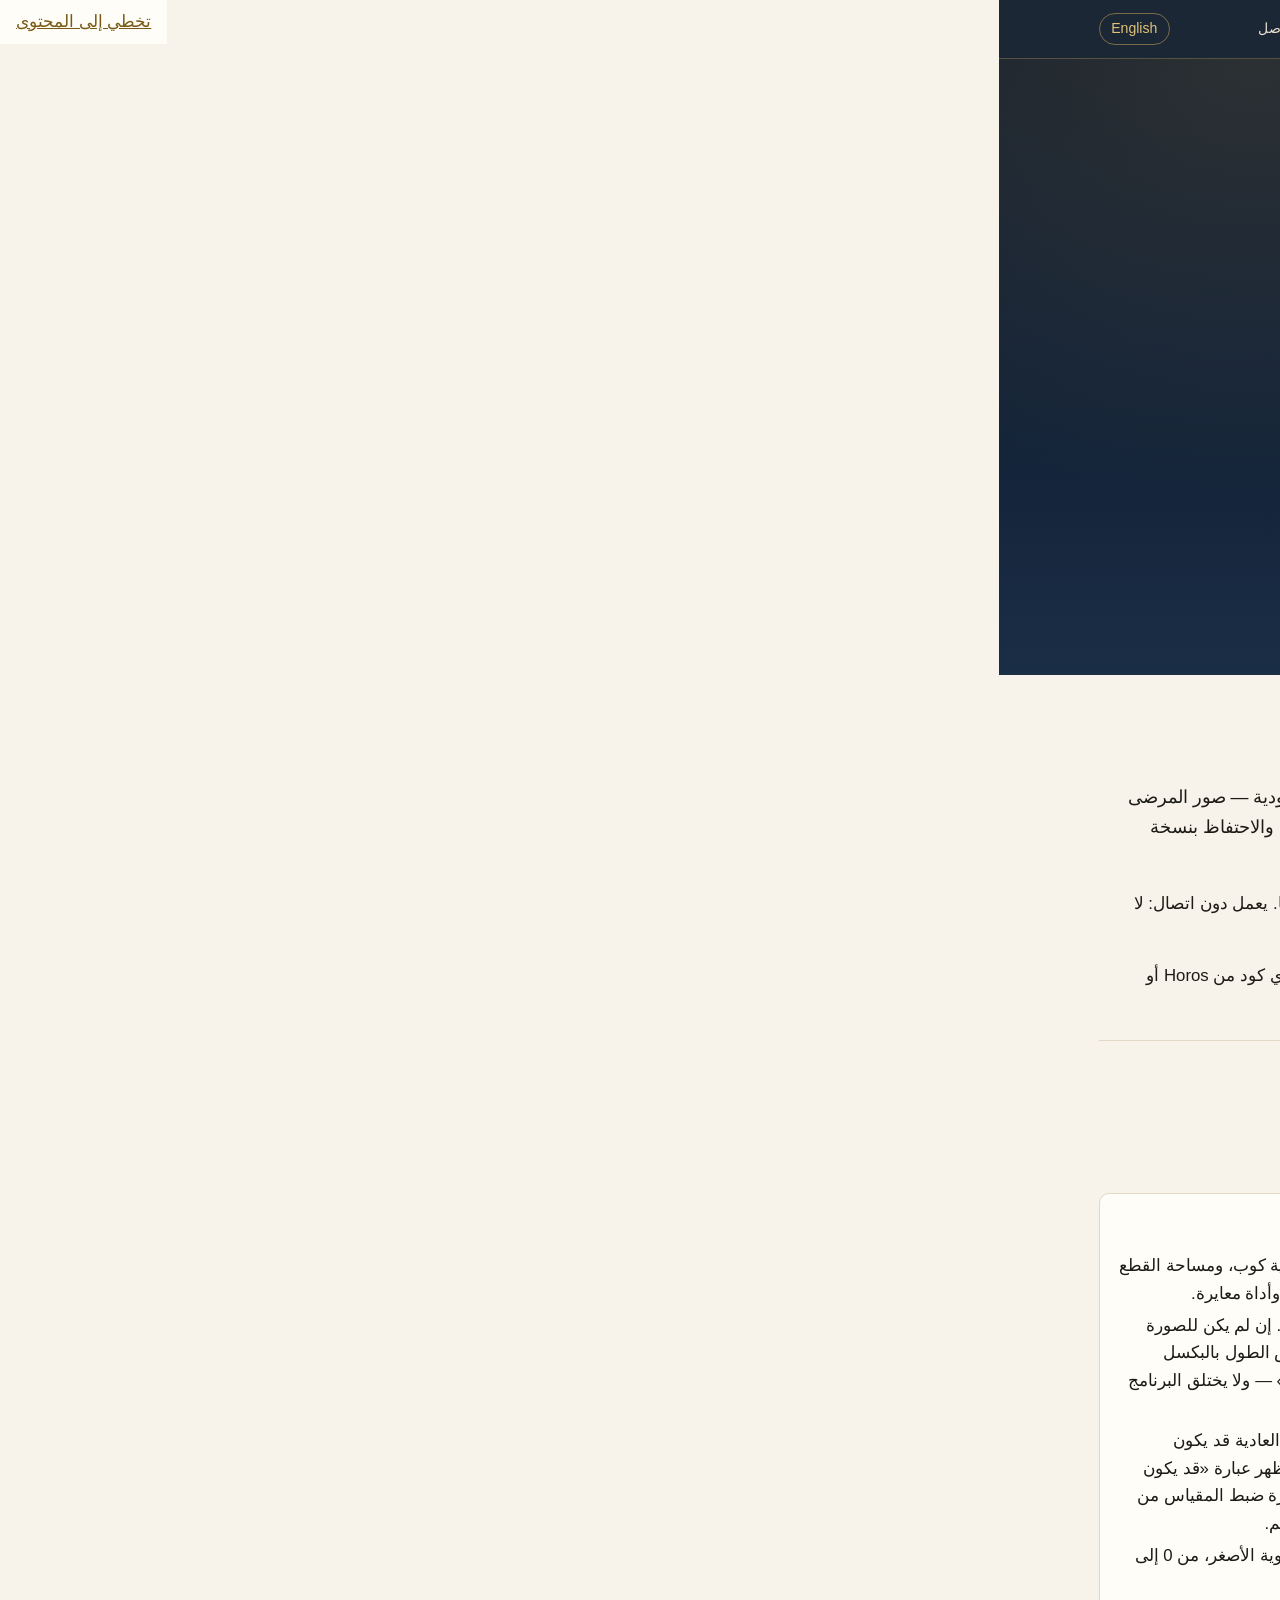
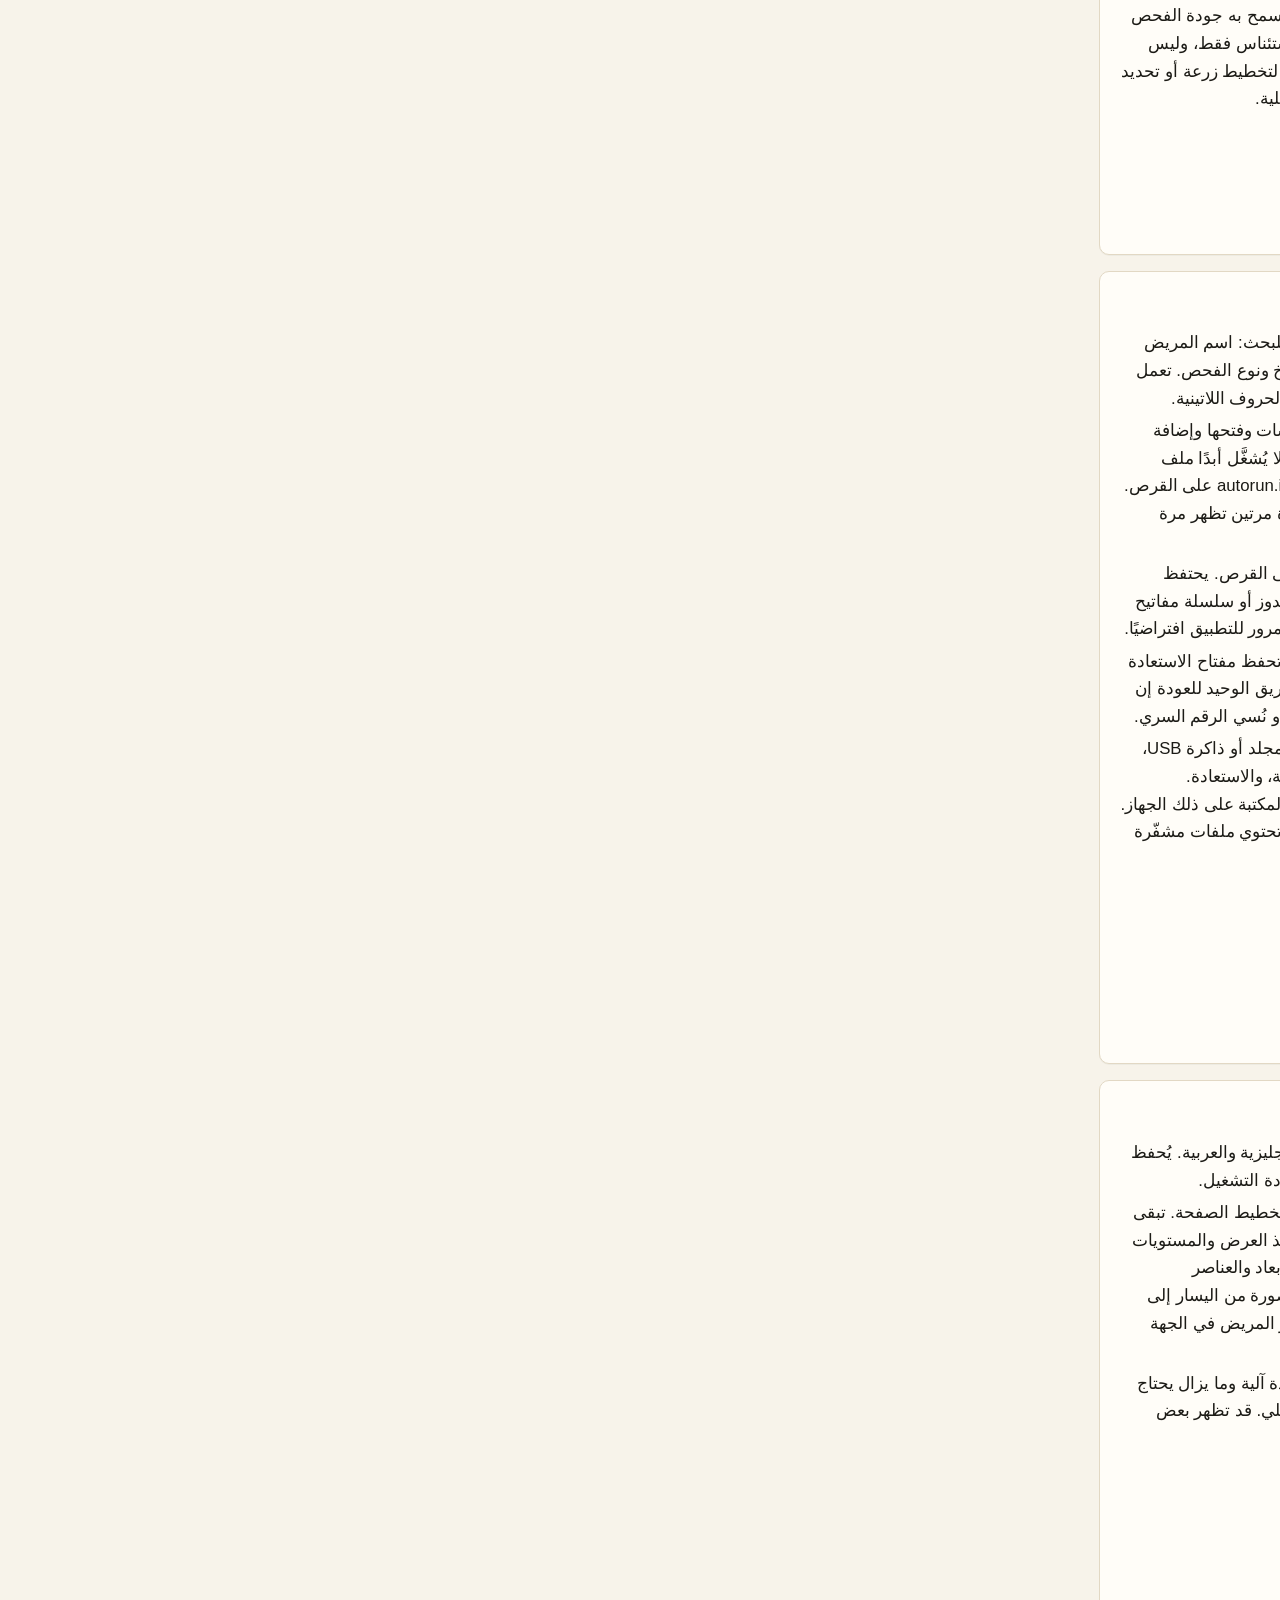
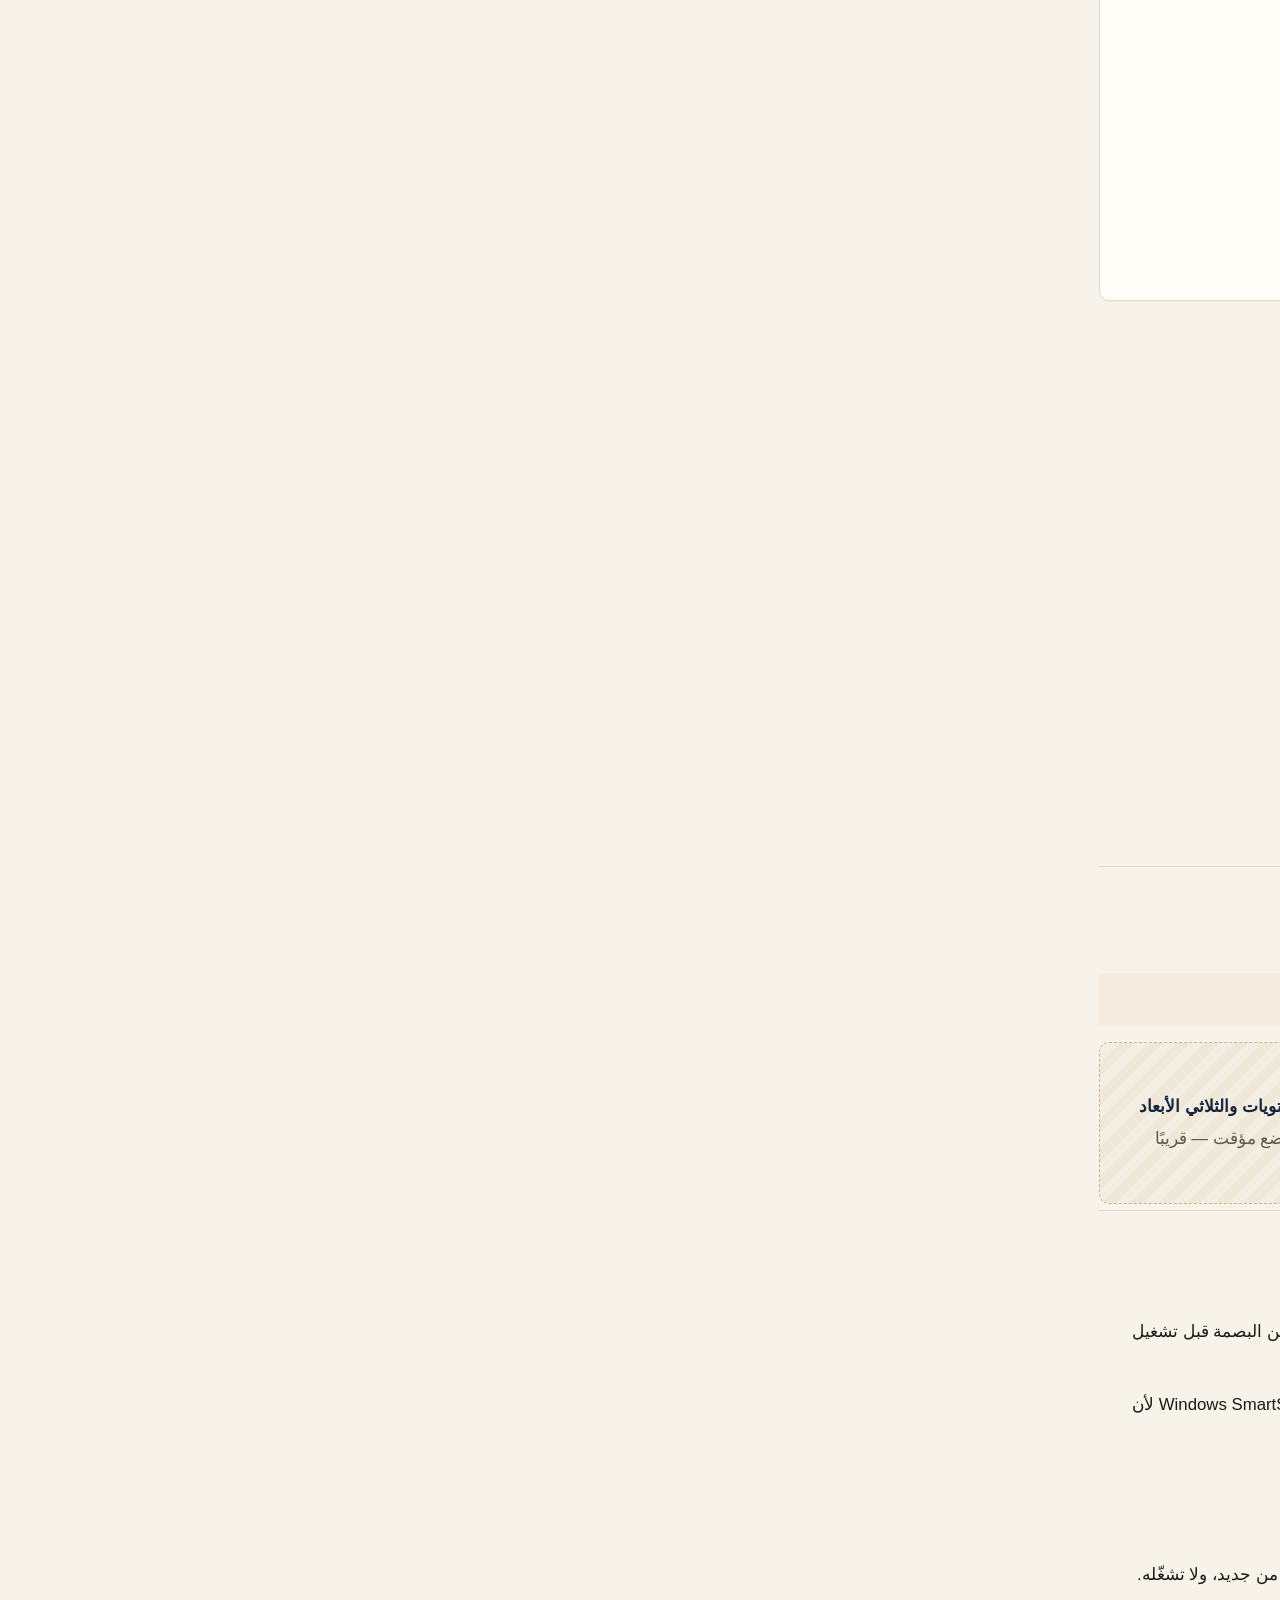
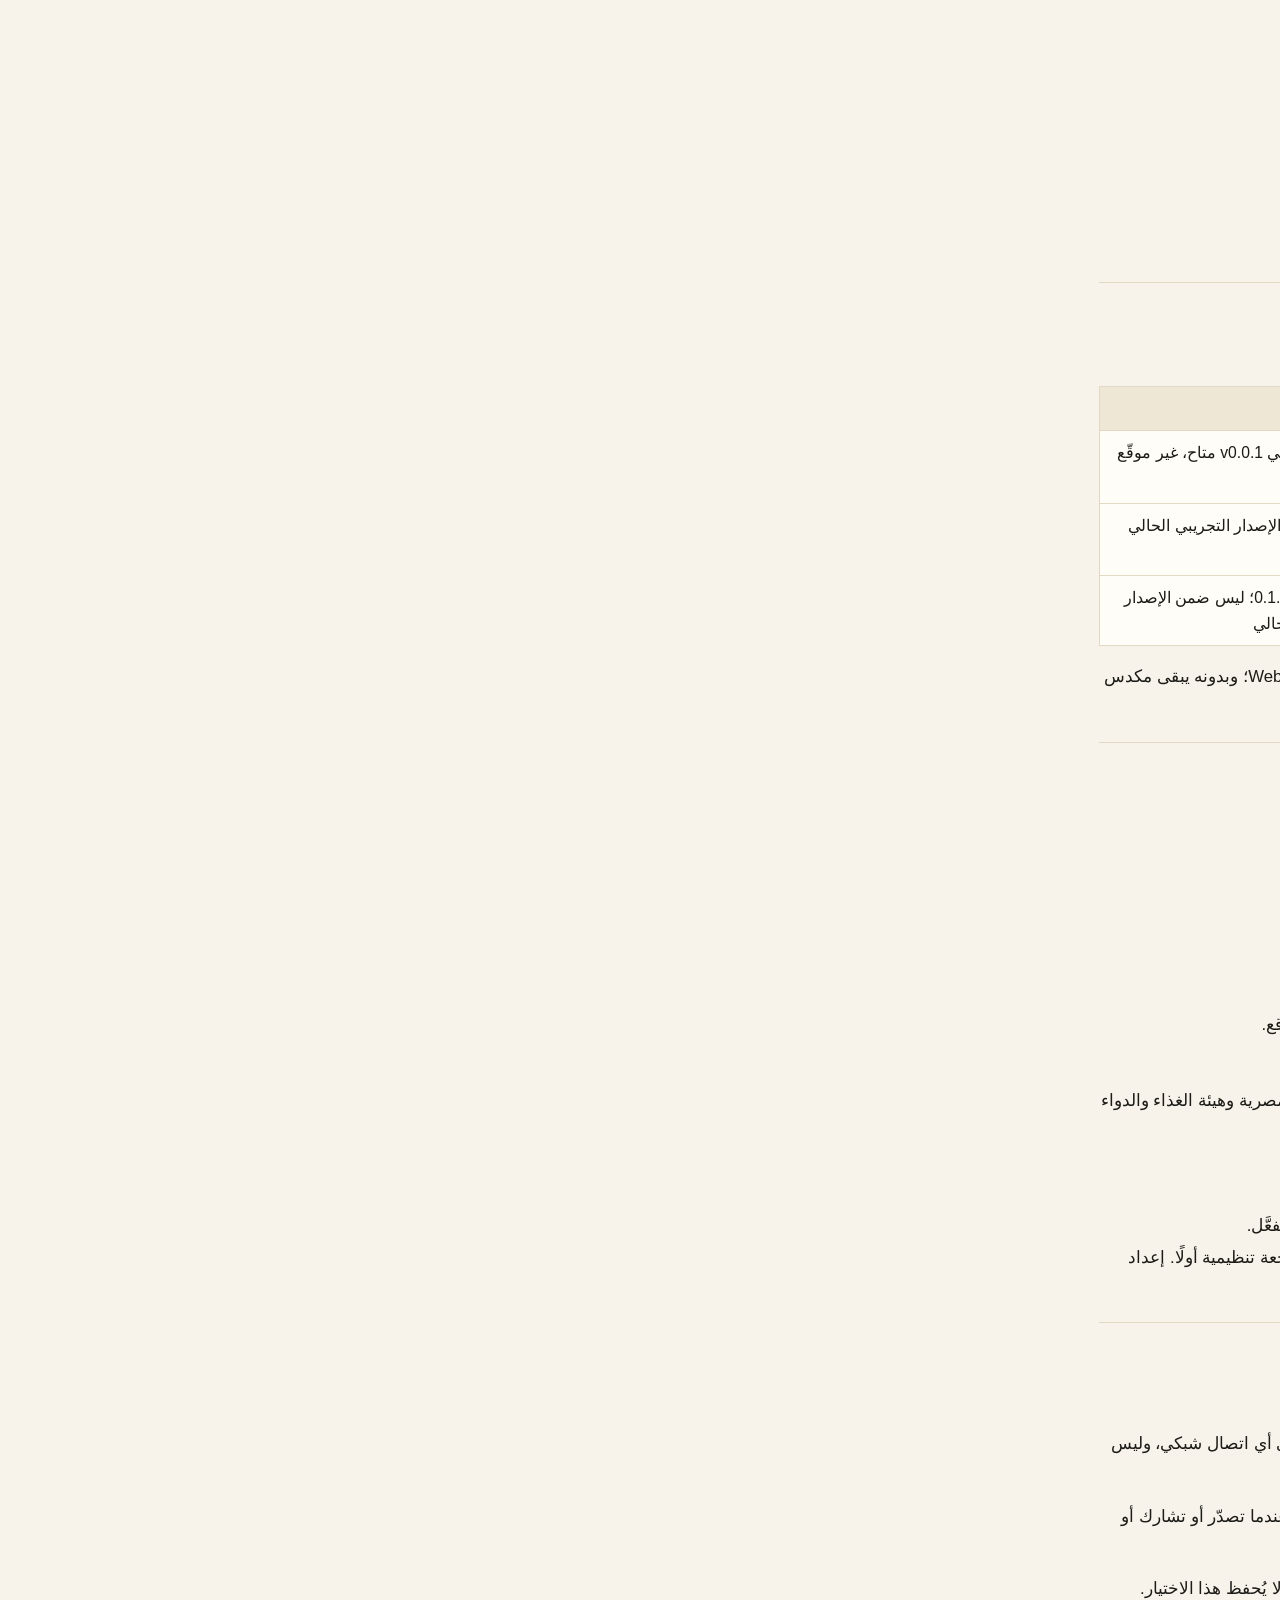
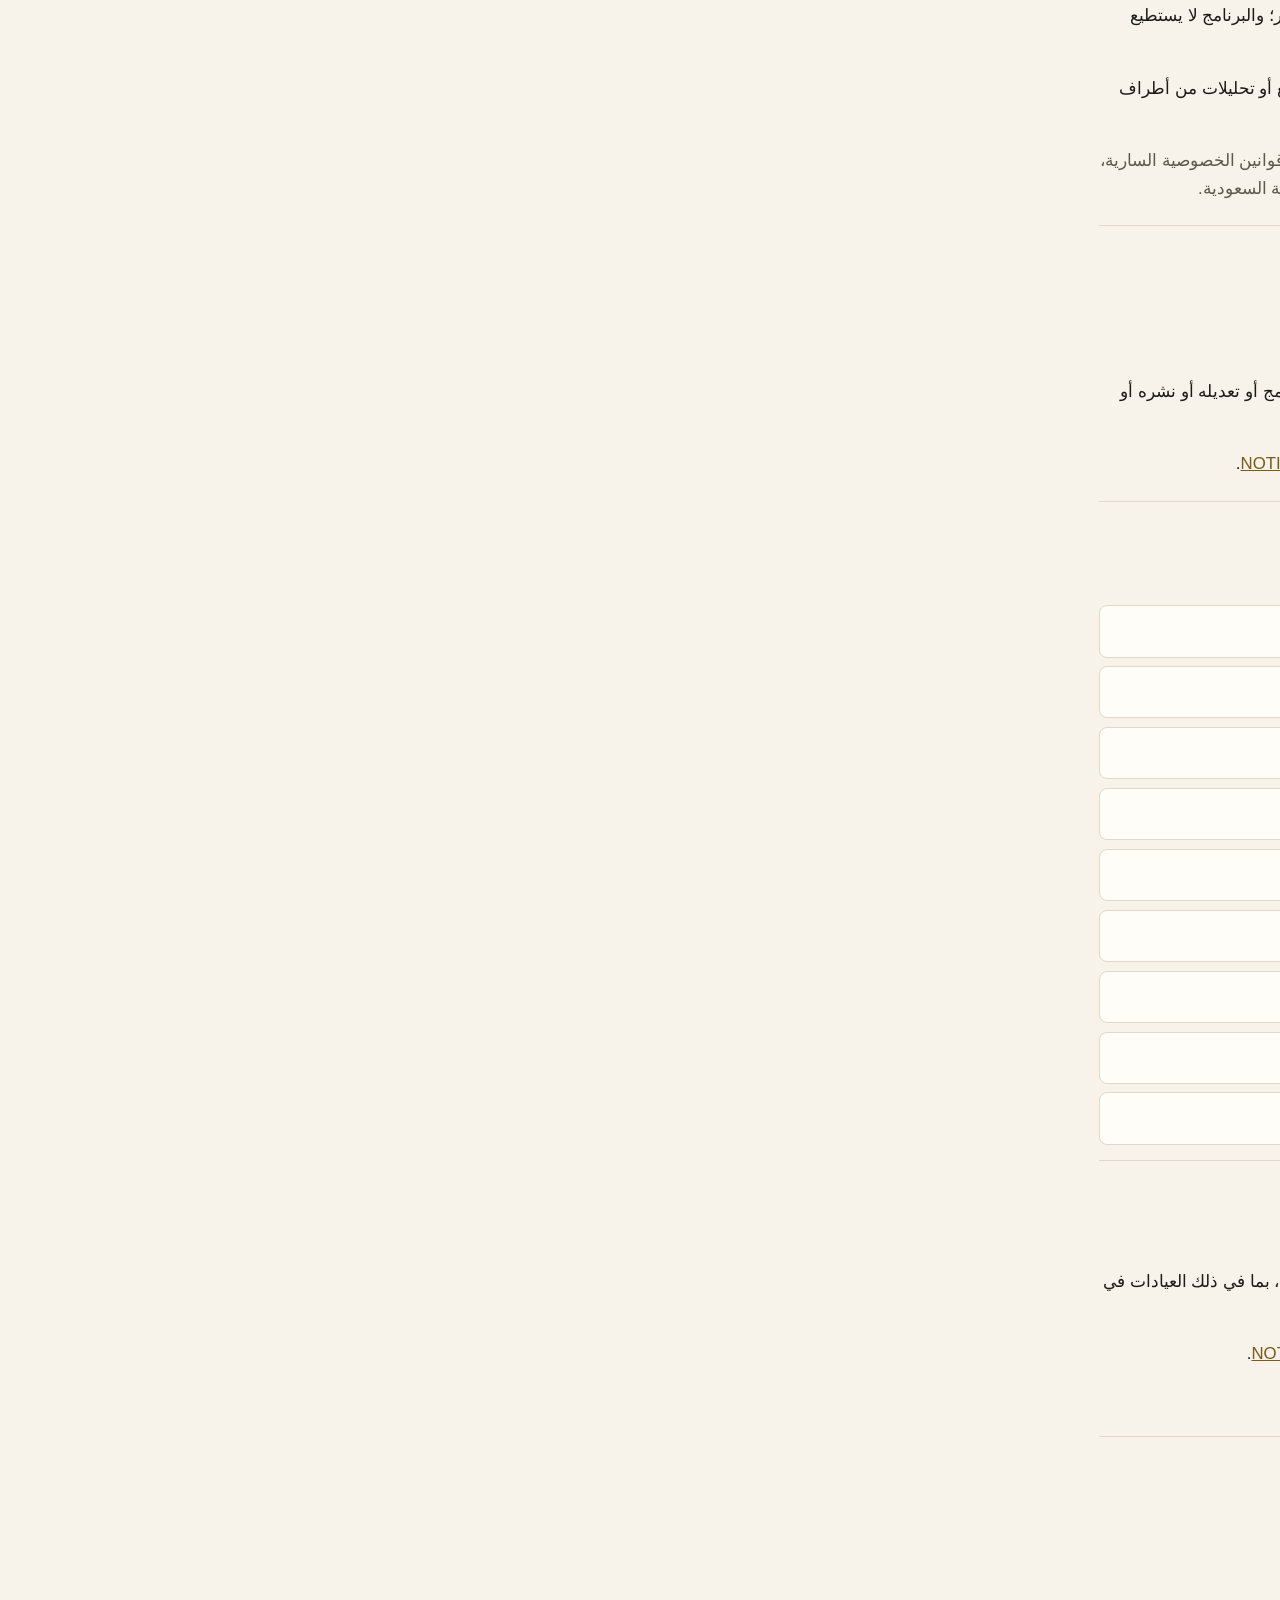
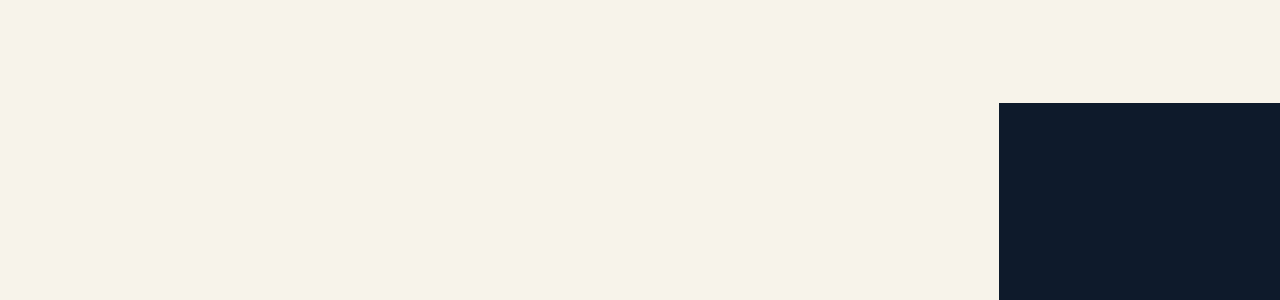
==== docs/ar.html @ 3a03342c "Add a bilingual GitHub Pages site under docs English and Arabic static pages for Nefertiti, with cre" ====
<!DOCTYPE html>
<html lang="ar" dir="rtl">
<head>
  <meta charset="utf-8">
  <meta name="viewport" content="width=device-width, initial-scale=1">
  <title>نفرتيتي — عارض DICOM لسطح المكتب للعيادات الخاصة</title>
  <meta name="description" content="نفرتيتي برنامج سطح مكتب لعرض صور DICOM للأشعة المقطعية والرنين المغناطيسي والأشعة السينية، مصمم للعيادات التخصصية الخاصة. للاستئناس فقط، وليس للتشخيص. من إنشاء د. عمرو كزاز.">
  <meta name="author" content="د. عمرو كزاز">
  <link rel="stylesheet" href="styles.css">
  <link rel="icon" href="favicon.svg" type="image/svg+xml">
  <link rel="alternate" hreflang="en" href="index.html">
  <link rel="alternate" hreflang="ar" href="ar.html">
</head>
<body>
  <a class="skip" href="#main">تخطي إلى المحتوى</a>
  <header class="site">
    <div class="bar">
      <a class="wordmark" href="ar.html">نفرتيتي <span>العارض</span></a>
      <nav class="menu" aria-label="أقسام الصفحة">
        <a href="#about">عن البرنامج</a>
        <a href="#features">الميزات</a>
        <a href="#screenshots">لقطات الشاشة</a>
        <a href="#download">التنزيل</a>
        <a href="#requirements">المتطلبات</a>
        <a href="#roadmap">الخارطة</a>
        <a href="#privacy">الخصوصية</a>
        <a href="#licence">الترخيص</a>
        <a href="#faq">أسئلة شائعة</a>
        <a href="#credits">الاعتمادات</a>
        <a href="#contact">التواصل</a>
      </nav>
      <a class="lang" href="index.html" lang="en" hreflang="en">English</a>
    </div>
  </header>

  <div class="hero">
    <div class="inner">
      <p class="kicker">عارض DICOM لسطح المكتب</p>
      <h1>نفرتيتي</h1>
      <p class="tagline">برنامج سطح مكتب لعرض صور DICOM للأشعة المقطعية والرنين المغناطيسي والأشعة السينية، مصمم للعيادات التخصصية الخاصة.</p>
      <p class="credit-hero">من إنشاء د. عمرو كزاز</p>
      <div class="disclaimer">
        للاستئناس فقط، وليس للتشخيص.
        <p>نفرتيتي ليس جهازًا طبيًا، ولم يُعتمد أو يُسجَّل لدى أي جهة تنظيمية، بما في ذلك هيئة الدواء المصرية والهيئة العامة للغذاء والدواء السعودية. يجب اتخاذ القرارات السريرية بأنظمة معتمدة وعلى يد أشخاص مؤهلين.</p>
      </div>
      <div class="hero-actions">
        <a class="btn btn-gold" href="#download">التنزيل</a>
        <a class="btn btn-ghost" href="#features">استعرض الميزات</a>
      </div>
    </div>
  </div>

  <main id="main">
    <section id="about">
      <h2>ما هو نفرتيتي؟</h2>
      <p class="lead">يتلقى الجرّاحون والأخصائيون في العيادات الخاصة — ومنها جراحة العظام وجراحة الأعصاب في مصر والمملكة العربية السعودية — صور المرضى غالبًا على أقراص مدمجة أو وحدات USB من مراكز الأشعة. يريدون فتح تلك الدراسات والنظر إليها وقياسها ومقارنة الزيارات والاحتفاظ بنسخة خاصة. صُمّم نفرتيتي لهذا المكتب.</p>
      <p>يفتح القرص أو ذاكرة USB التي يحضرها المريض، ويحفظ مكتبة خاصة مشفّرة على الجهاز، ويتيح عرض الدراسات وقياسها ومقارنتها. يعمل دون اتصال: لا اتصالات شبكية ولا تتبّع ولا تحليلات ولا فحص للتحديثات. الصور الأصلية لا تُغيَّر؛ تُحفظ القياسات والملاحظات مع الدراسة.</p>
      <p>يحتوي هذا المستودع على <strong>ملفات التثبيت فقط</strong>. الشيفرة المصدرية مملوكة وغير منشورة. نفرتيتي مشروع مستقل، ولا يحتوي على أي كود من Horos أو OsiriX، وغير تابع لأي منهما.</p>
    </section>

    <section id="features">
      <h2>الميزات</h2>
      <p>جولة موجزة لما يمكن للبرنامج أن يفعله. يحمل كل قياس جملة «للاستئناس فقط، وليس للتشخيص».</p>

      <div class="grid">
        <article class="card" id="viewing">
          <h3>العرض</h3>
          <ul>
            <li>فتح دراسات DICOM من قرص أو ذاكرة USB أو مجلد (يُقرأ DICOMDIR إن وُجد، وإلا يُمسح المجلد بحثًا عن الملفات). يمكن أيضًا إسقاط مجلد على النافذة أو استخدام «فتح بواسطة» في النظام.</li>
            <li>نافذة التباين والمستوى (Window/Level)، بما في ذلك السحب بالزر الأيمن ومفتاح <kbd>W</kbd>، مع إعدادات جاهزة.</li>
            <li>تكبير وتحريك وإعادة ضبط العرض (القياسات تبقى).</li>
            <li>تدوير إلى اليمين، وقلب أفقي وعمودي.</li>
            <li>التنقّل في المكدس بعجلة الفأرة أو لوحة المفاتيح، وتشغيل أو إيقاف العرض المتتابع (cine) للسلسلة متعددة الإطارات.</li>
            <li>وضع العرض (Present) يُظهر الصورة وحدها ويُخفي الأسماء. يتوفر كذلك ملء الشاشة.</li>
            <li>لوحة أوامر (<kbd>Ctrl</kbd>+<kbd>K</kbd>) تسرد الأوامر بالاسم. نقرة يمين قصيرة تفتح حلقة اختيارات.</li>
          </ul>
        </article>

        <article class="card" id="layouts">
          <h3>التخطيط والمقارنة والمتابعة</h3>
          <ul>
            <li>صورة واحدة أو اثنتان أو أربع على الشاشة (المفاتيح <kbd>1</kbd> و<kbd>2</kbd> و<kbd>4</kbd>).</li>
            <li>المقارنة تضع صورتين جنبًا إلى جنب (1×2). ربط التمرير يبدأ مطفأً؛ فعّله لتحريك الصورتين معًا. النقر مع Shift يعلّم النقطة نفسها على الصورة الأخرى.</li>
            <li>مقارنة المتابعة: افتح مريضًا ثم اختر دراستين مؤرختين تحت «الدراسات حسب التاريخ» لمقارنة زيارة أقدم بأخرى أحدث.</li>
            <li>تعليم صورة مفتاحية أو إلغاء التعليم (المفتاح <kbd>I</kbd>).</li>
          </ul>
        </article>

        <article class="card" id="measurements">
          <h3>القياسات</h3>
          <ul>
            <li>طول، وزاوية، وزاوية كوب، ومساحة القطع الناقص، وتعليقات، وأداة معايرة.</li>
            <li>المعايرة تُذكر دائمًا. إن لم يكن للصورة مقياس صالح يُعرض الطول بالبكسل ويُوسم «غير معاير» — ولا يختلق البرنامج ملّيمترات.</li>
            <li>في الأشعة السينية العادية قد يكون المقياس مكبّرًا، وتظهر عبارة «قد يكون مكبّرًا». تتيح المعايرة ضبط المقياس من جسم معروف الحجم.</li>
            <li>زاوية كوب هي الزاوية الأصغر، من 0 إلى 90 درجة.</li>
            <li>القياسات بقدر ما تسمح به جودة الفحص والمقياس. هي للاستئناس فقط، وليس للتشخيص، وليست لتخطيط زرعة أو تحديد حجمها أو اختيار عملية.</li>
          </ul>
        </article>

        <article class="card" id="mpr">
          <h3>المستويات متعددة الاتجاهات (MPR)</h3>
          <ul>
            <li>للأشعة المقطعية التي يمكن أن تكوّن حجمًا، يعرض «عرض → MPR» المستويات المحوري والإكليلي والسهمي ولوحة الحجم.</li>
            <li>يتوفر مستوى مائل واحد في لوحة الحجم: «تدوير» يديره (من −180 إلى 180 درجة)، و«إمالة» يميّله (حتى 80 درجة في أي اتجاه)، و«تربيع» يعيده إلى المستوى المحوري. لا يوجد مستوى منحنٍ.</li>
            <li>الطول أو الزاوية على المستوى هي المسافة في فضاء المريض، بالملّيمتر أو بالدرجات.</li>
            <li>لا تُعرض المستويات لمكدس مائل أو لشرائح غير متساوية التباعد؛ وتبقى صور المستوى الثنائي صالحة. كثير من أشعة الرأس كذلك.</li>
            <li>تحتاج المستويات أيضًا إلى دعم WebGL2. إن تعذّر إنشاء عرض حجمي على هذا الجهاز تبقى مكدس الصور الثنائية متاحًا.</li>
            <li>يعيد نفرتيتي بناء الشرائح الثنائية والمستويات المتعامدة وعرضًا ثلاثي الأبعاد من سلسلة هي أصلًا مجموعة صور. لا يعيد بناء البيانات الخام من جهاز التصوير.</li>
          </ul>
        </article>

        <article class="card" id="model3d">
          <h3>النموذج العظمي ثلاثي الأبعاد</h3>
          <ul>
            <li>يمكن بناء سطح عظمي من أشعة مقطعية (وليس من الرنين المغناطيسي)، بعد اختيار نقطة البداية والضغط على «بناء النموذج». لا يُبنى شيء حتى تطلب ذلك.</li>
            <li>الأرقام الوحيدة على النموذج هي <strong>مسافة</strong> و<strong>زاوية</strong> و<strong>حجم صندوق القطعة</strong> (طول × عرض × ارتفاع). لا يُظهر حجم العظم أو القطعة كحجم فراغي.</li>
            <li>يمكن إظهار القطع أو إخفاؤها أو ضمّها أو إزالتها أو إعادة تلوينها أو شطرها بنقرتين. تُختار النقاط يدويًا؛ لا يوجد معلم تلقائي ولا ذكاء اصطناعي.</li>
            <li>الأشعة المقطعية الكبيرة جدًا تُبنى بتفاصيل أقل فقط عند الضغط على «البناء بتفاصيل أقل». الأشعة المائلة غير مدعومة بعد للنموذج؛ وتبقى الصور الثنائية صالحة.</li>
            <li>«عرض → ثلاثي الأبعاد فقط» يُظهر النموذج وحده. المستويات تُخفى ولا تُغلق.</li>
            <li>يمكن حفظ القطع الظاهرة في ملف STL واحد، فقط عند نقرك. الملف غير محمي بكلمة مرور، ولا يحمل اسم مريض أو رقم هوية أو تاريخًا، وليس خطة جراحية أو قالبًا أو دليلًا. ما يزال زر التصدير هذا يحتاج قراءة تنظيمية قبل أن يشمله الإصدار 0.1.0.</li>
          </ul>
        </article>

        <article class="card" id="library">
          <h3>مكتبة خاصة</h3>
          <ul>
            <li>مكتبة محلية قابلة للبحث: اسم المريض ورقم الهوية والتاريخ ونوع الفحص. تعمل الأسماء بالعربية وبالحروف اللاتينية.</li>
            <li>يمكن ترتيب الدراسات وفتحها وإضافة ملاحظات وحذفها. لا يُشغَّل أبدًا ملف SETUP.EXE أو autorun.inf على القرص. الدراسة المستوردة مرتين تظهر مرة واحدة.</li>
            <li>المكتبة مشفّرة على القرص. يحتفظ بالمفتاح حساب ويندوز أو سلسلة مفاتيح ماك. لا توجد كلمة مرور للتطبيق افتراضيًا.</li>
            <li>عند التشغيل الأول تحفظ مفتاح الاستعادة على ورق. وهو الطريق الوحيد للعودة إن ضاع ملف المفتاح أو نُسي الرقم السري.</li>
            <li>نسخ احتياطي إلى مجلد أو ذاكرة USB، والتحقق من النسخة، والاستعادة. الاستعادة تستبدل المكتبة على ذلك الجهاز. النسخة الاحتياطية تحتوي ملفات مشفّرة فقط.</li>
          </ul>
        </article>

        <article class="card" id="share">
          <h3>المشاركة والتصدير وPDF والصور المفتاحية</h3>
          <ul>
            <li>يمكن أن يكتب <strong>التصدير</strong> نسخة DICOM أصلية، أو نسخة منزوعة الهوية، أو أرشيف ZIP محمي بكلمة مرور، فقط إلى المجلد الذي تختاره.</li>
            <li>تتبع النسخة منزوعة الهوية الملف الأساسي لـ DICOM للوسوم التي يمكن تغييرها. تبقى تواريخ الدراسة. النص المحروق داخل الصور لا يُزال؛ ويطلب منك البرنامج تأكيد أنك راجعت ذلك.</li>
            <li>يحفظ <strong>حفظ صورة</strong> الصورة مع قياساتها وسطر المعايرة. تضمين اسم المريض يكون مطفأً ما لم تؤشره.</li>
            <li>يمكن أن تصنع <strong>المشاركة</strong> ملف PDF للدراسة، أو صفحة صور مفتاحية، أو فيديو للتمرير، أو شبكة صور. الملفات المشاركة تكون منزوعة الهوية افتراضيًا وتحمل جملة «للاستئناس فقط، وليس للتشخيص».</li>
            <li>يمكن أيضًا طباعة صفحة. تُكتب الملفات حيث تختار فقط، ولا يُترك شيء في مجلد مؤقت.</li>
          </ul>
        </article>

        <article class="card" id="lock">
          <h3>الخصوصية والتشفير والرقم السري الاختياري</h3>
          <ul>
            <li>يعمل بالكامل دون اتصال. لا سحابة ولا حسابات ولا مزامنة ولا اتصال بنظام أرشفة صور، ولا أي اتصال شبكي داخل البرنامج.</li>
            <li>يمكن تشغيل رقم سري اختياري من الإعدادات ← الأمان. مع الرقم السري يظهر زر قفل، ويمكن أن تُقفل المكتبة بعد 5 أو 10 (الافتراضي) أو 15 أو 30 دقيقة خمول، أو ألا تُقفل. ينتظر القفل عند الخمول إن كان استيراد أو نسخ احتياطي جاريًا، ويتوقف في وضع العرض.</li>
            <li>الرقم السري حماية ممن يقترب من الجهاز فقط. وهو لا يوقف برنامجًا يعمل بحساب المستخدم المسجّل. أبقِ قفل شاشة نظام التشغيل (وBitLocker على ويندوز) قيد التشغيل أيضًا.</li>
            <li>تُرفض الأرقام السهلة مثل 123456. بعد خمس محاولات خاطئة يفرض البرنامج انتظارًا. نسيان الرقم يحتاج مفتاح الاستعادة؛ وبدونه لا يمكن فتح المكتبة.</li>
            <li>ينسخ تقرير المشكلة (الإعدادات ← مساعدة) الإصدار والنظام ورموز الأخطاء الأخيرة. لا يحتوي أسماء أو أرقام هوية أو مسارات ملفات، ولا يُرسل شيء إلى أي جهة.</li>
          </ul>
        </article>

        <article class="card" id="arabic">
          <h3>الإنجليزية والعربية</h3>
          <ul>
            <li>الواجهة متاحة بالإنجليزية والعربية. يُحفظ اختيار اللغة عبر إعادة التشغيل.</li>
            <li>في العربية تُعكس تخطيط الصفحة. تبقى الصور الطبية ونوافذ العرض والمستويات والنموذج الثلاثي الأبعاد والعناصر المرسومة على الصورة من اليسار إلى اليمين، فيبقى يسار المريض في الجهة نفسها من الشاشة.</li>
            <li>النص العربي مسودة آلية وما يزال يحتاج مراجعة متحدث أصلي. قد تظهر بعض الأزرار بالإنجليزية.</li>
          </ul>
        </article>

        <article class="card" id="platforms">
          <h3>الأنظمة</h3>
          <ul>
            <li><strong>ويندوز 10 أو 11، 64 بت (x64)</strong> <span class="status status-now">إصدار تجريبي</span> — مثبت بنقرة واحدة. إن لم يكن Microsoft WebView2 موجودًا يمكن للمثبت المعتاد تنزيله (تتطلب هذه الخطوة اتصالًا بالشبكة). يُخطط لمثبت دون اتصال يتضمّن WebView2، لكنه ليس ضمن الإصدار التجريبي الحالي.</li>
            <li><strong>ماك بمعالج Intel</strong> <span class="status status-soon">مخطط لـ 0.1.0</span> — صورة قرص مخطط لها. وهي ليست ضمن الإصدار التجريبي v0.0.1.</li>
            <li><strong>آيباد</strong> <span class="status status-dev">قيد التطوير</span> — نسخة آيباد قيد البناء. ليست جزءًا من الإصدار العام على هذا الموقع بعد، وهدف الآيباد ليس على خط المنتج الرئيسي الصادر هنا.</li>
            <li>مثبتات لينكس وبناء ويندوز لمعالجات ARM ليست ضمن 0.1.0.</li>
          </ul>
        </article>
      </div>
    </section>

    <section id="screenshots">
      <h2>لقطات الشاشة</h2>
      <p class="note">لقطات الشاشة قريبًا. ستُلتقط من شبح اصطناعي فقط. <strong>لن تُعرض أي صور لمرضى على هذا الموقع.</strong></p>
      <div class="shots">
        <div class="shot"><strong>المكتبة</strong>موضع مؤقت — قريبًا</div>
        <div class="shot"><strong>العارض</strong>موضع مؤقت — قريبًا</div>
        <div class="shot"><strong>القياسات</strong>موضع مؤقت — قريبًا</div>
        <div class="shot"><strong>المستويات والثلاثي الأبعاد</strong>موضع مؤقت — قريبًا</div>
      </div>
    </section>

    <section id="download">
      <h2>التنزيل</h2>
      <p>تُنشر ملفات التثبيت في صفحة <a href="https://github.com/Amrkz/Nefertiti-releases/releases">Releases</a> لهذا المستودع. نزّل دائمًا ملف التثبيت وملف <code>SHA256SUMS</code> من تلك الصفحة، ثم تحقّق من البصمة قبل تشغيل الملف.</p>
      <p>الإصدار التجريبي الحالي هو <a href="https://github.com/Amrkz/Nefertiti-releases/releases/tag/v0.0.1">v0.0.1</a>، وهو مثبت ويندوز غير موقّع: <a href="https://github.com/Amrkz/Nefertiti-releases/releases/download/v0.0.1/Nefertiti_0.0.1_x64-setup.exe">Nefertiti_0.0.1_x64-setup.exe</a> و<a href="https://github.com/Amrkz/Nefertiti-releases/releases/download/v0.0.1/SHA256SUMS">SHA256SUMS</a>. قد يحذّر Windows SmartScreen لأن البناء غير موقّع؛ اختر <strong>More info</strong> ثم <strong>Run anyway</strong>. ملفا ماك ومثبت WebView2 دون اتصال ليسا ضمن هذا الإصدار التجريبي.</p>
      <p><strong>الإصدار 0.1.0</strong>، وهو أول إصدار عام موقّع، لم يُنشر بعد. انظر <a href="#roadmap">الخارطة</a> لما ينبغي إنجازه أولًا.</p>

      <h3>التحقق من التنزيل (SHA256SUMS)</h3>
      <p>يسرد <code>SHA256SUMS</code> بصمة SHA-256 لكل ملف تثبيت. يجب أن تطابق بصمة ملفك سطره تمامًا. إن لم تطابق فاحذف الملف ونزّله من جديد، ولا تشغّله.</p>
      <p><strong>ويندوز (PowerShell):</strong></p>
      <pre><code>Get-FileHash .\Nefertiti_0.0.1_x64-setup.exe -Algorithm SHA256</code></pre>
      <p>قارن قيمة <code>Hash</code> بالسطر الخاص بذلك الملف في <code>SHA256SUMS</code> (حجم الحروف لا يهم).</p>
      <p><strong>ماك (Terminal)</strong>، في مجلد التنزيلات:</p>
      <pre><code>shasum -a 256 -c SHA256SUMS --ignore-missing</code></pre>
      <p>تظهر كلمة <code>OK</code> بجانب كل ملف مطابق.</p>
    </section>

    <section id="requirements">
      <h2>متطلبات النظام</h2>
      <table>
        <thead>
          <tr><th>النظام</th><th>ملف التثبيت</th><th>الحالة</th></tr>
        </thead>
        <tbody>
          <tr>
            <td>ويندوز 10 أو 11، 64 بت (x64)</td>
            <td><code>Nefertiti_&lt;version&gt;_x64-setup.exe</code> (ينزّل Microsoft WebView2 أثناء التثبيت إن لم يكن موجودًا)</td>
            <td>إصدار تجريبي v0.0.1 متاح، غير موقّع</td>
          </tr>
          <tr>
            <td>ويندوز 10 أو 11، 64 بت، دون اتصال بالشبكة</td>
            <td><code>Nefertiti_&lt;version&gt;_x64-offline-webview2-setup.exe</code> (يتضمّن مثبت WebView2)</td>
            <td>ليس ضمن الإصدار التجريبي الحالي</td>
          </tr>
          <tr>
            <td>ماك بمعالج Intel</td>
            <td><code>Nefertiti_&lt;version&gt;_x64.dmg</code></td>
            <td>مخطط لـ 0.1.0؛ ليس ضمن الإصدار التجريبي الحالي</td>
          </tr>
        </tbody>
      </table>
      <p>عرض الصور الثنائية ونافذة التباين يستخدمان المثبت أعلاه. تحتاج العروض متعددة المستويات والثلاثية الأبعاد إلى دعم رسومي WebGL2؛ وبدونه يبقى مكدس الصور الثنائية صالحًا. إزالة البرنامج تبقي مكتبتك ما لم تحذف البيانات عمدًا.</p>
    </section>

    <section id="roadmap">
      <h2>خارطة الطريق</h2>
      <h3>نحو الإصدار 0.1.0</h3>
      <p>الإصدار 0.1.0 هو أول إصدار عام موقّع. وهو لم يصدر بعد. ومن الأعمال التي ما تزال أمامه:</p>
      <ul class="clean">
        <li>إكمال النموذج العظمي الثلاثي الأبعاد والتحقق منه (بما في ذلك الفحص اليدوي على الأجهزة المقصودة).</li>
        <li>المستوى المائل (oblique MPR)، وهو مطلوب قبل 0.1.0. أما المستوى المنحني فليس مطلوبًا.</li>
        <li>التوقيع الرقمي: مثبت ويندوز موقّع وصورة قرص لماك Intel موقّعة، حتى لا يبقى تحذير الأمان عند التشغيل الأول هو المسار المتوقع.</li>
        <li>قراءة تنظيمية لزر تصدير STL قبل أن يشمله الإصدار 0.1.0.</li>
      </ul>
      <p>ما تزال مراجعة النص العربي من متحدث أصلي مطلوبة. وينبغي إجراء مراجعة قانونية لصياغة الترخيص، ومراجعة لدى هيئة الدواء المصرية وهيئة الغذاء والدواء السعودية، قبل أي بيع أو ادّعاء سريري، وقبل الاستخدام الواسع في مصر أو المملكة العربية السعودية.</p>
      <h3>لاحقًا، بعد 0.1.0</h3>
      <ul class="clean">
        <li>إصدار لشبكة العيادة (وضع شبكة محلية اختياري) مخطط له فقط بعد أن يدخل 0.1.0 حيّز الاستخدام الفعلي. وسيبقى مطفأً حتى يُفعَّل.</li>
        <li>لا يوجد اكتشاف بالذكاء الاصطناعي في البرنامج اليوم. وأي إضافة لاحقة للذكاء الاصطناعي ستبقى مطفأة افتراضيًا وستحتاج مراجعة تنظيمية أولًا. إعداد التقارير، واستضافة بيانات المرضى على السحابة، والحصول على الصور من أجهزة التصوير ليست من أهداف هذا المنتج.</li>
      </ul>
    </section>

    <section id="privacy">
      <h2>الخصوصية</h2>
      <p>المقصود أن تبقى بيانات المرضى على الجهاز (وعلى نسخة USB الاحتياطية التي تنشئها). يعمل البرنامج بالكامل دون اتصال. لا يُجري أي اتصال شبكي، وليس فيه تتبّع ولا تحليلات ولا فحص للتحديثات. لا يوجد حساب ولا سحابة.</p>
      <p>المكتبة مشفّرة على القرص. توجد الصور غير المشفّرة في الذاكرة فقط أثناء فتح المكتبة. لا يُكتب شيء غير مشفّر إلى القرص إلا عندما تصدّر أو تشارك أو تطبع أو تحفظ صورة صراحة — وعندها فقط إلى المجلد أو الملف أو الطابعة التي تختارها.</p>
      <p>المشاركة منزوعة الهوية افتراضيًا: يظهر الاسم ورقم الهوية وتاريخ الميلاد ورقم الوصول فقط عند تأشير «تضمين بيانات المريض»، ولا يُحفظ هذا الاختيار. أسماء الملفات وبياناتها الوصفية لا تحمل بيانات المريض أو الدراسة. الصور التي قد تُظهر بيانات المريض في بكسلاتها تبدأ دون تأشير؛ والبرنامج لا يستطيع إيجاد أسماء مكتوبة داخل البكسلات.</p>
      <p>لا يحتوي تقرير المشكلة على أسماء أو أرقام هوية أو مسارات ملفات، ولا يُرسل شيء إلى أي جهة. لا يستخدم هذا الموقع أدوات تتبّع أو تحليلات من أطراف ثالثة.</p>
      <p class="muted">تصف هذه الملاحظات ما صُمّم البرنامج ليفعله. وهي ليست مشورة قانونية. يُرجَّح أن تكون العيادة هي المتحكم في البيانات بموجب قوانين الخصوصية السارية، وعليها التحقّق من التزاماتها، بما في ذلك قانون حماية البيانات الشخصية في مصر ونظام حماية البيانات الشخصية في المملكة العربية السعودية.</p>
    </section>

    <section id="licence">
      <h2>الترخيص</h2>
      <p>حقوق النشر © 2026 عمرو كزاز. جميع الحقوق محفوظة. نفرتيتي برنامج مملوك. وهو ليس مفتوح المصدر وليس برمجيات حرة.</p>
      <p>يجوز لمن يتلقى ملف تثبيت من عمرو كزاز أو من صفحة التنزيل الرسمية تثبيت تلك النسخة وتشغيلها. لا يشمل هذا الإذن نسخ البرنامج أو تعديله أو نشره أو توزيعه أو بيعه أو إجراء هندسة عكسية عليه، أو عمل مشتقات منه، دون إذن كتابي مسبق.</p>
      <p>يُقدَّم البرنامج «كما هو» دون أي ضمان من أي نوع. انظر ملف <a href="https://github.com/Amrkz/Nefertiti-releases/blob/main/LICENSE">LICENSE</a>. مكوّنات الأطراف الثالثة المضمّنة تبقى برخصها؛ انظر <a href="https://github.com/Amrkz/Nefertiti-releases/blob/main/NOTICE">NOTICE</a>.</p>
    </section>

    <section id="faq" class="faq">
      <h2>أسئلة شائعة</h2>

      <details>
        <summary>هل يمكن استخدام نفرتيتي لإجراء تشخيص؟</summary>
        <p>لا. نفرتيتي للاستئناس فقط، وليس للتشخيص. وهو ليس جهازًا طبيًا ولم يُعتمد أو يُسجَّل لدى أي جهة تنظيمية. لا تستخدمه أساسًا لتشخيص. يجب اتخاذ القرارات السريرية بأنظمة معتمدة وعلى يد أشخاص مؤهلين.</p>
      </details>
      <details>
        <summary>هل تغادر أي بيانات مرضى الجهاز؟</summary>
        <p>ليس من تلقاء نفسها. يعمل البرنامج دون اتصال ولا يُجري اتصالات شبكية. تغادر النسخ الجهاز فقط عندما تصدّر أو تشارك أو تطبع أو تحفظ صورة، وإلى الوجهة التي تختارها فقط. الملفات المشاركة منزوعة الهوية افتراضيًا.</p>
      </details>
      <details>
        <summary>هل الشيفرة المصدرية علنية؟</summary>
        <p>لا. المصدر مملوك وغير منشور. يقدّم هذا الموقع وهذا المستودع ملفات التثبيت والترخيص وإشعارات الأطراف الثالثة فقط.</p>
      </details>
      <details>
        <summary>لماذا يحذّر ويندوز عند فتح المثبت؟</summary>
        <p>الإصدار التجريبي v0.0.1 غير موقّع. قد يحذّر Windows SmartScreen؛ اختر More info ثم Run anyway بعد التحقّق من بصمة SHA-256. المثبتات الموقّعة مخطط لها في 0.1.0.</p>
      </details>
      <details>
        <summary>هل يوجد تنزيل لماك أو لآيباد؟</summary>
        <p>ليس في الإصدار التجريبي الحالي. صورة قرص موقّعة لأجهزة ماك بمعالج Intel مخطط لها في 0.1.0. نسخة آيباد قيد التطوير ولم تُنشر هنا بعد.</p>
      </details>
      <details>
        <summary>هل يجب تعيين رقم سري؟</summary>
        <p>لا. عند التشغيل الأول يمكنك اختيار رقم سري، أو اختيار «هذا حاسوبي الشخصي: بلا رقم سري». يمكن تغيير ذلك لاحقًا من الإعدادات ← الأمان. الملفات مشفّرة على القرص في الحالتين. إن كان آخرون يستطيعون الجلوس إلى الجهاز ففعّل رقمًا سريًا.</p>
      </details>
      <details>
        <summary>هل يقيس النموذج العظمي الثلاثي الأبعاد حجمًا فراغيًا؟</summary>
        <p>لا. الأرقام الوحيدة على النموذج هي مسافة وزاوية وحجم صندوق القطعة. لا يستخدم ذكاءً اصطناعيًا. وهو للاستئناس فقط، وليس للتشخيص، ولا يُبنى إلا من الأشعة المقطعية. الأشعة المائلة غير مدعومة بعد للمستويات أو للنموذج؛ وتبقى الصور الثنائية صالحة.</p>
      </details>
      <details>
        <summary>هل توجد واجهة عربية؟</summary>
        <p>نعم. يمكن تبديل اللغة إلى العربية. يُعكس التخطيط؛ ولا تُعكس الصور الطبية. النص العربي مسودة آلية تنتظر مراجعة متحدث أصلي، وقد تبقى بعض التسميات بالإنجليزية.</p>
      </details>
      <details>
        <summary>ماذا لو لم تتطابق البصمة؟</summary>
        <p>احذف الملف ونزّله من جديد من صفحة Releases الرسمية. لا تشغّل ملفًا لا تطابق بصمته ملف SHA256SUMS.</p>
      </details>
    </section>

    <section id="credits">
      <h2>عن البرنامج والاعتمادات</h2>
      <p><strong>من إنشاء د. عمرو كزاز.</strong> أنشأ د. عمرو كزاز برنامج نفرتيتي وطوّره ليكون عارض DICOM لسطح المكتب للعيادات التخصصية الخاصة، بما في ذلك العيادات في مصر والمملكة العربية السعودية.</p>
      <p>بُني العارض على غلاف سطح مكتب Tauri 2 ومكتبة <a href="https://github.com/cornerstonejs/cornerstone3D">Cornerstone3D</a>. مكوّنات الأطراف الثالثة تبقى برخصها، وهي مذكورة في <a href="https://github.com/Amrkz/Nefertiti-releases/blob/main/NOTICE">NOTICE</a>.</p>
      <p>حقوق النشر © 2026 عمرو كزاز. جميع الحقوق محفوظة.</p>
    </section>

    <section id="contact">
      <h2>التواصل</h2>
      <p>للأسئلة والمشكلات واقتراحات الميزات: افتح بلاغًا في تبويب <a href="https://github.com/Amrkz/Nefertiti-releases/issues">Issues</a> لمستودع التنزيل.</p>
      <p><strong>لا ترفق أبدًا صور مرضى أو أسماءهم أو أرقام هوياتهم بأي بلاغ.</strong></p>
    </section>
  </main>

  <footer class="site">
    <div class="inner">
      <p class="by">من إنشاء د. عمرو كزاز</p>
      <p class="copy">© 2026 عمرو كزاز. جميع الحقوق محفوظة.</p>
      <p class="fine">نفرتيتي للاستئناس فقط، وليس للتشخيص. وهو ليس جهازًا طبيًا.</p>
      <p class="fine"><a href="index.html" lang="en" hreflang="en">English</a> · <a href="ar.html">العربية</a> · <a href="https://github.com/Amrkz/Nefertiti-releases">GitHub</a> · <a href="https://github.com/Amrkz/Nefertiti-releases/releases">Releases</a></p>
    </div>
  </footer>
</body>
</html>
---- docs/styles.css ----
:root {
  --navy: #0e1a2b;
  --navy-2: #15253b;
  --navy-3: #1c334f;
  --gold: #c6a35a;
  --gold-2: #e0c27a;
  --gold-dark: #7a5b16;
  --cream: #f7f3ea;
  --paper: #fffdf8;
  --ink: #1c1b16;
  --muted: #5d584c;
  --line: #e2d8c4;
  --card: #fffdf8;
  --danger-bg: #f4ece0;
  --max: 70rem;
  --sans: "Segoe UI", "Helvetica Neue", system-ui, -apple-system, sans-serif;
  --serif: Palatino, "Palatino Linotype", "Iowan Old Style", "Times New Roman", serif;
  --ar: "Segoe UI", "Geeza Pro", "Noto Naskh Arabic", "Traditional Arabic", Tahoma, sans-serif;
}

*, *::before, *::after { box-sizing: border-box; }
html { scroll-behavior: smooth; }
body {
  margin: 0;
  color: var(--ink);
  background: var(--cream);
  font-family: var(--sans);
  font-size: 1.05rem;
  line-height: 1.65;
}
[lang="ar"] body, html[lang="ar"] body, body:lang(ar) { font-family: var(--ar); }
html[lang="ar"] { font-family: var(--ar); }

a { color: var(--gold-dark); }
a:hover { color: #5a420e; }
img { max-width: 100%; }
:focus-visible { outline: 2px solid var(--gold); outline-offset: 3px; }

.skip {
  position: absolute;
  left: -999px;
  top: 0;
  background: var(--paper);
  padding: 0.5rem 1rem;
  z-index: 20;
}
.skip:focus { left: 1rem; top: 0.5rem; }

header.site {
  position: sticky;
  top: 0;
  z-index: 10;
  background: rgba(14, 26, 43, 0.94);
  color: var(--cream);
  backdrop-filter: blur(8px);
  border-bottom: 1px solid rgba(198, 163, 90, 0.35);
}
header.site .bar {
  max-width: var(--max);
  margin: 0 auto;
  padding: 0.7rem 1.25rem;
  display: flex;
  align-items: center;
  gap: 1rem;
  flex-wrap: wrap;
}
.wordmark {
  font-family: var(--serif);
  font-size: 1.35rem;
  letter-spacing: 0.04em;
  color: var(--gold-2);
  text-decoration: none;
  font-weight: 600;
}
.wordmark:hover { color: #fff; }
.wordmark span { color: #fff; font-weight: 400; font-size: 0.72rem; letter-spacing: 0.08em; margin-inline-start: 0.5rem; text-transform: uppercase; }
nav.menu { display: flex; flex-wrap: wrap; gap: 0.15rem 0.9rem; flex: 1; }
nav.menu a {
  color: #e8e0d0;
  text-decoration: none;
  font-size: 0.88rem;
}
nav.menu a:hover { color: var(--gold-2); }
.lang {
  margin-inline-start: auto;
  color: var(--gold-2);
  text-decoration: none;
  border: 1px solid rgba(198, 163, 90, 0.55);
  padding: 0.2rem 0.7rem;
  border-radius: 999px;
  font-size: 0.88rem;
}
.lang:hover { background: rgba(198, 163, 90, 0.15); color: #fff; }

.hero {
  background:
    radial-gradient(ellipse at 20% 0%, rgba(198, 163, 90, 0.16), transparent 50%),
    linear-gradient(180deg, var(--navy) 0%, var(--navy-2) 70%, #1a2e46 100%);
  color: var(--cream);
  padding: 4.2rem 1.25rem 3.4rem;
  text-align: center;
}
.hero .inner { max-width: 46rem; margin: 0 auto; }
.kicker {
  letter-spacing: 0.16em;
  text-transform: uppercase;
  font-size: 0.75rem;
  color: var(--gold-2);
  margin: 0 0 0.8rem;
}
.hero h1 {
  font-family: var(--serif);
  font-weight: 600;
  font-size: clamp(2.6rem, 7vw, 4.2rem);
  margin: 0 0 0.6rem;
  letter-spacing: 0.02em;
}
.tagline { font-size: 1.22rem; margin: 0 0 1.2rem; color: #ebe4d6; }
.credit-hero {
  margin: 0 0 1.4rem;
  color: var(--gold-2);
  font-size: 1.05rem;
}
.disclaimer {
  display: inline-block;
  border: 1px solid rgba(198, 163, 90, 0.55);
  background: rgba(0, 0, 0, 0.22);
  padding: 0.7rem 1.1rem;
  border-radius: 6px;
  margin: 0 0 1.6rem;
  font-weight: 600;
  max-width: 40rem;
}
.disclaimer p { margin: 0.35rem 0 0; font-weight: 400; font-size: 0.95rem; color: #d9d1c2; }
.hero-actions { display: flex; gap: 0.8rem; justify-content: center; flex-wrap: wrap; }
.btn {
  display: inline-block;
  text-decoration: none;
  padding: 0.6rem 1.15rem;
  border-radius: 6px;
  font-weight: 600;
  border: 1px solid transparent;
}
.btn-gold { background: var(--gold); color: var(--navy); }
.btn-gold:hover { background: var(--gold-2); color: var(--navy); }
.btn-ghost { border-color: rgba(198, 163, 90, 0.7); color: var(--gold-2); }
.btn-ghost:hover { background: rgba(198, 163, 90, 0.12); color: #fff; }

main { max-width: var(--max); margin: 0 auto; padding: 0 1.25rem 4rem; }
section { padding: 2.6rem 0 0.4rem; border-bottom: 1px solid var(--line); }
section:last-of-type { border-bottom: 0; }
h2 {
  font-family: var(--serif);
  font-size: 1.85rem;
  font-weight: 600;
  margin: 0 0 0.8rem;
  color: var(--navy);
}
h3 { font-size: 1.15rem; margin: 1.4rem 0 0.5rem; color: var(--navy-2); }
p.lead { font-size: 1.12rem; }
.muted { color: var(--muted); }
.note {
  background: var(--danger-bg);
  border-inline-start: 4px solid var(--gold-dark);
  padding: 0.8rem 1rem;
  margin: 1rem 0;
}
ul.clean, ol { padding-inline-start: 1.2rem; }
ul.clean li, ol li { margin: 0.25rem 0; }

.grid {
  display: grid;
  grid-template-columns: repeat(auto-fit, minmax(16.5rem, 1fr));
  gap: 1rem;
  margin: 1rem 0 0.4rem;
}
.card {
  background: var(--card);
  border: 1px solid var(--line);
  border-radius: 10px;
  padding: 1.1rem 1.15rem 0.9rem;
  box-shadow: 0 1px 0 rgba(14, 26, 43, 0.04);
}
.card h3 { margin-top: 0; font-family: var(--serif); font-size: 1.22rem; }
.card ul { margin: 0.3rem 0 0; padding-inline-start: 1.15rem; }
.card li { margin: 0.28rem 0; }

.shots {
  display: grid;
  grid-template-columns: repeat(auto-fit, minmax(14rem, 1fr));
  gap: 1rem;
}
.shot {
  aspect-ratio: 16 / 10;
  border: 1px dashed #c8b894;
  border-radius: 10px;
  background:
    repeating-linear-gradient(-45deg, #f3eee3, #f3eee3 10px, #efe8d8 10px, #efe8d8 20px);
  display: flex;
  flex-direction: column;
  align-items: center;
  justify-content: center;
  text-align: center;
  padding: 1rem;
  color: var(--muted);
}
.shot strong { color: var(--navy-2); display: block; margin-bottom: 0.25rem; }

table {
  width: 100%;
  border-collapse: collapse;
  background: var(--paper);
  font-size: 0.98rem;
}
th, td {
  border: 1px solid var(--line);
  padding: 0.55rem 0.75rem;
  text-align: start;
  vertical-align: top;
}
th { background: #efe7d6; color: var(--navy); }

.faq details {
  background: var(--paper);
  border: 1px solid var(--line);
  border-radius: 8px;
  padding: 0.7rem 1rem;
  margin: 0.55rem 0;
}
.faq summary { cursor: pointer; font-weight: 600; color: var(--navy-2); }
.faq details p { margin: 0.55rem 0 0.2rem; }

footer.site {
  background: var(--navy);
  color: #e8e0d0;
  padding: 2.2rem 1.25rem 2.6rem;
  text-align: center;
}
footer.site .inner { max-width: var(--max); margin: 0 auto; }
footer.site a { color: var(--gold-2); }
footer.site .by { color: var(--gold-2); font-size: 1.05rem; margin: 0 0 0.5rem; }
footer.site .copy { margin: 0; font-size: 0.95rem; }
footer.site .fine { color: #b7b0a2; font-size: 0.88rem; margin: 0.7rem 0 0; }

.status { display: inline-block; font-size: 0.78rem; font-weight: 700; letter-spacing: 0.04em; text-transform: uppercase; border-radius: 999px; padding: 0.1rem 0.55rem; margin-inline-start: 0.35rem; vertical-align: middle; }
.status-now { background: #e4f0d8; color: #2a4a16; }
.status-soon { background: #f4e6c8; color: #6a4a10; }
.status-dev { background: #e3e7f0; color: #2a3348; }

@media (max-width: 720px) {
  nav.menu { flex-basis: 100%; order: 3; }
  .lang { margin-inline-start: 0; }
  .hero { padding: 3rem 1rem 2.4rem; }
  h2 { font-size: 1.55rem; }
}
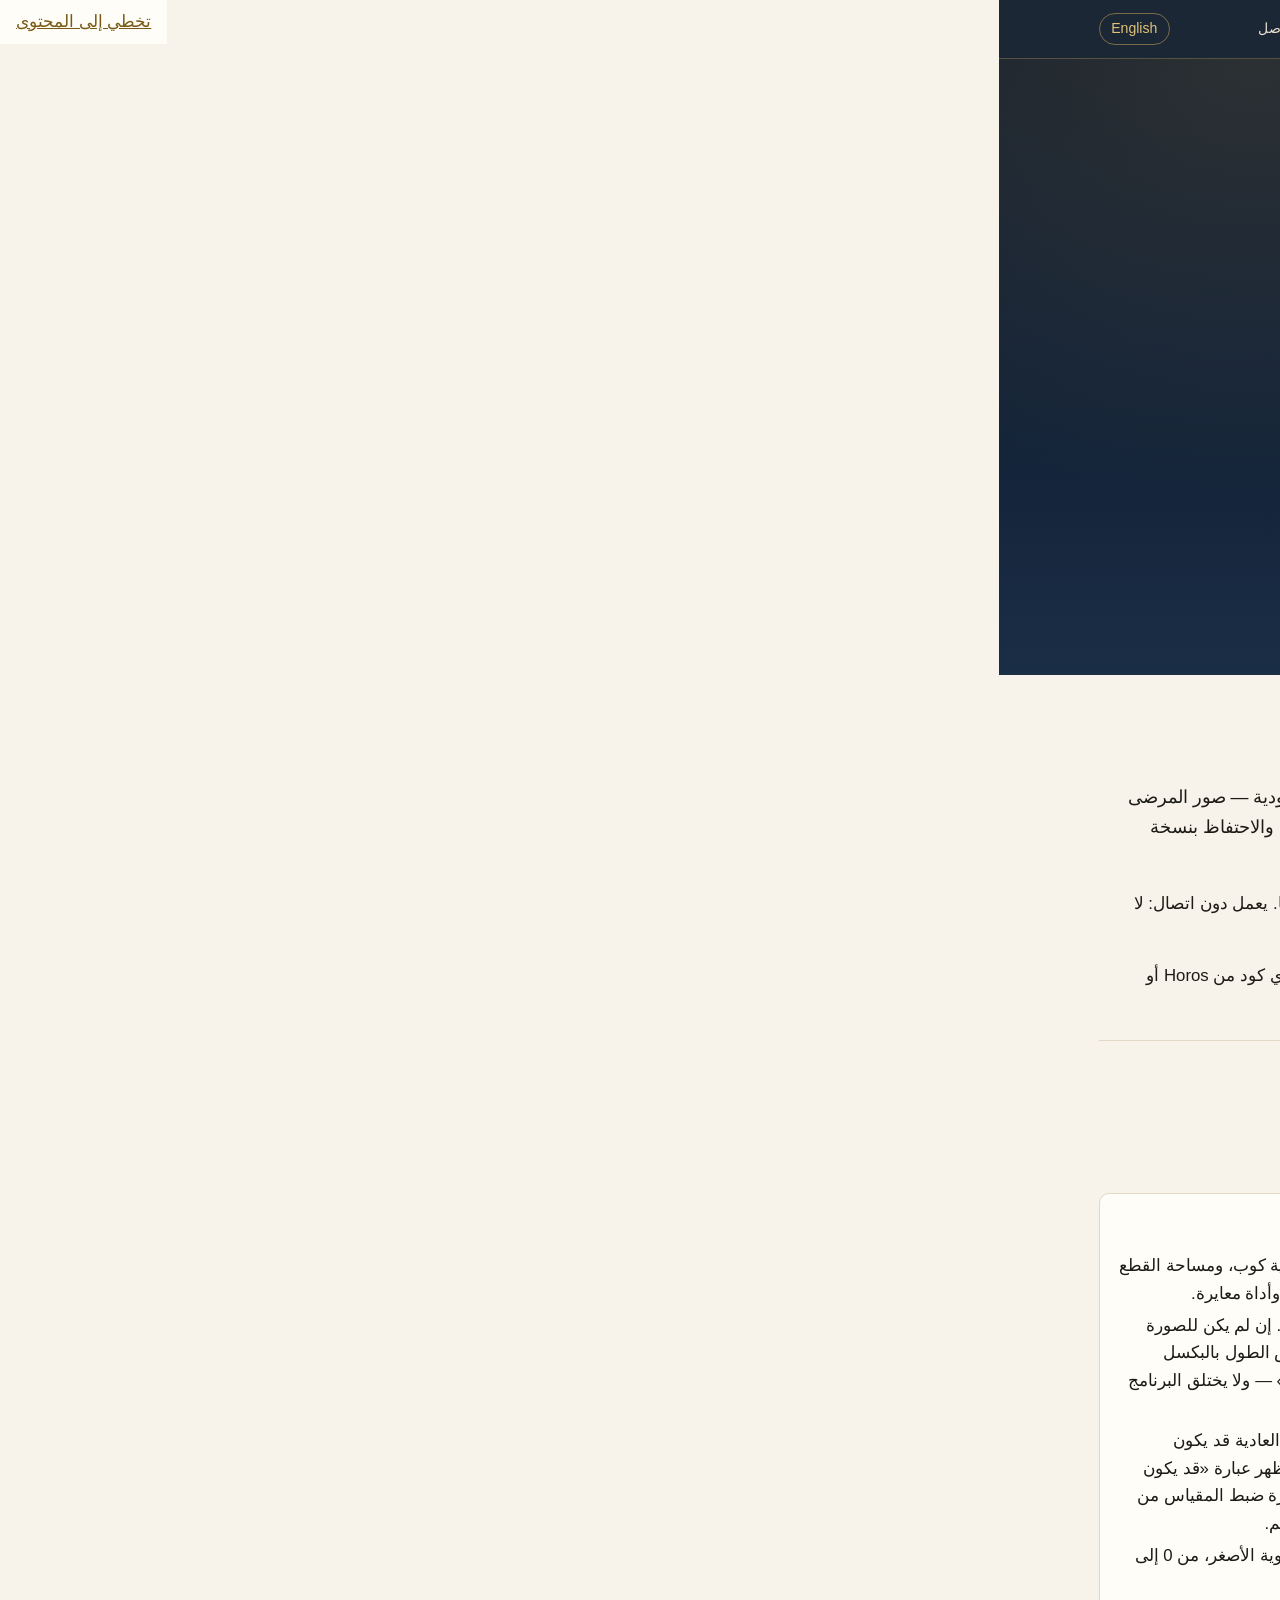
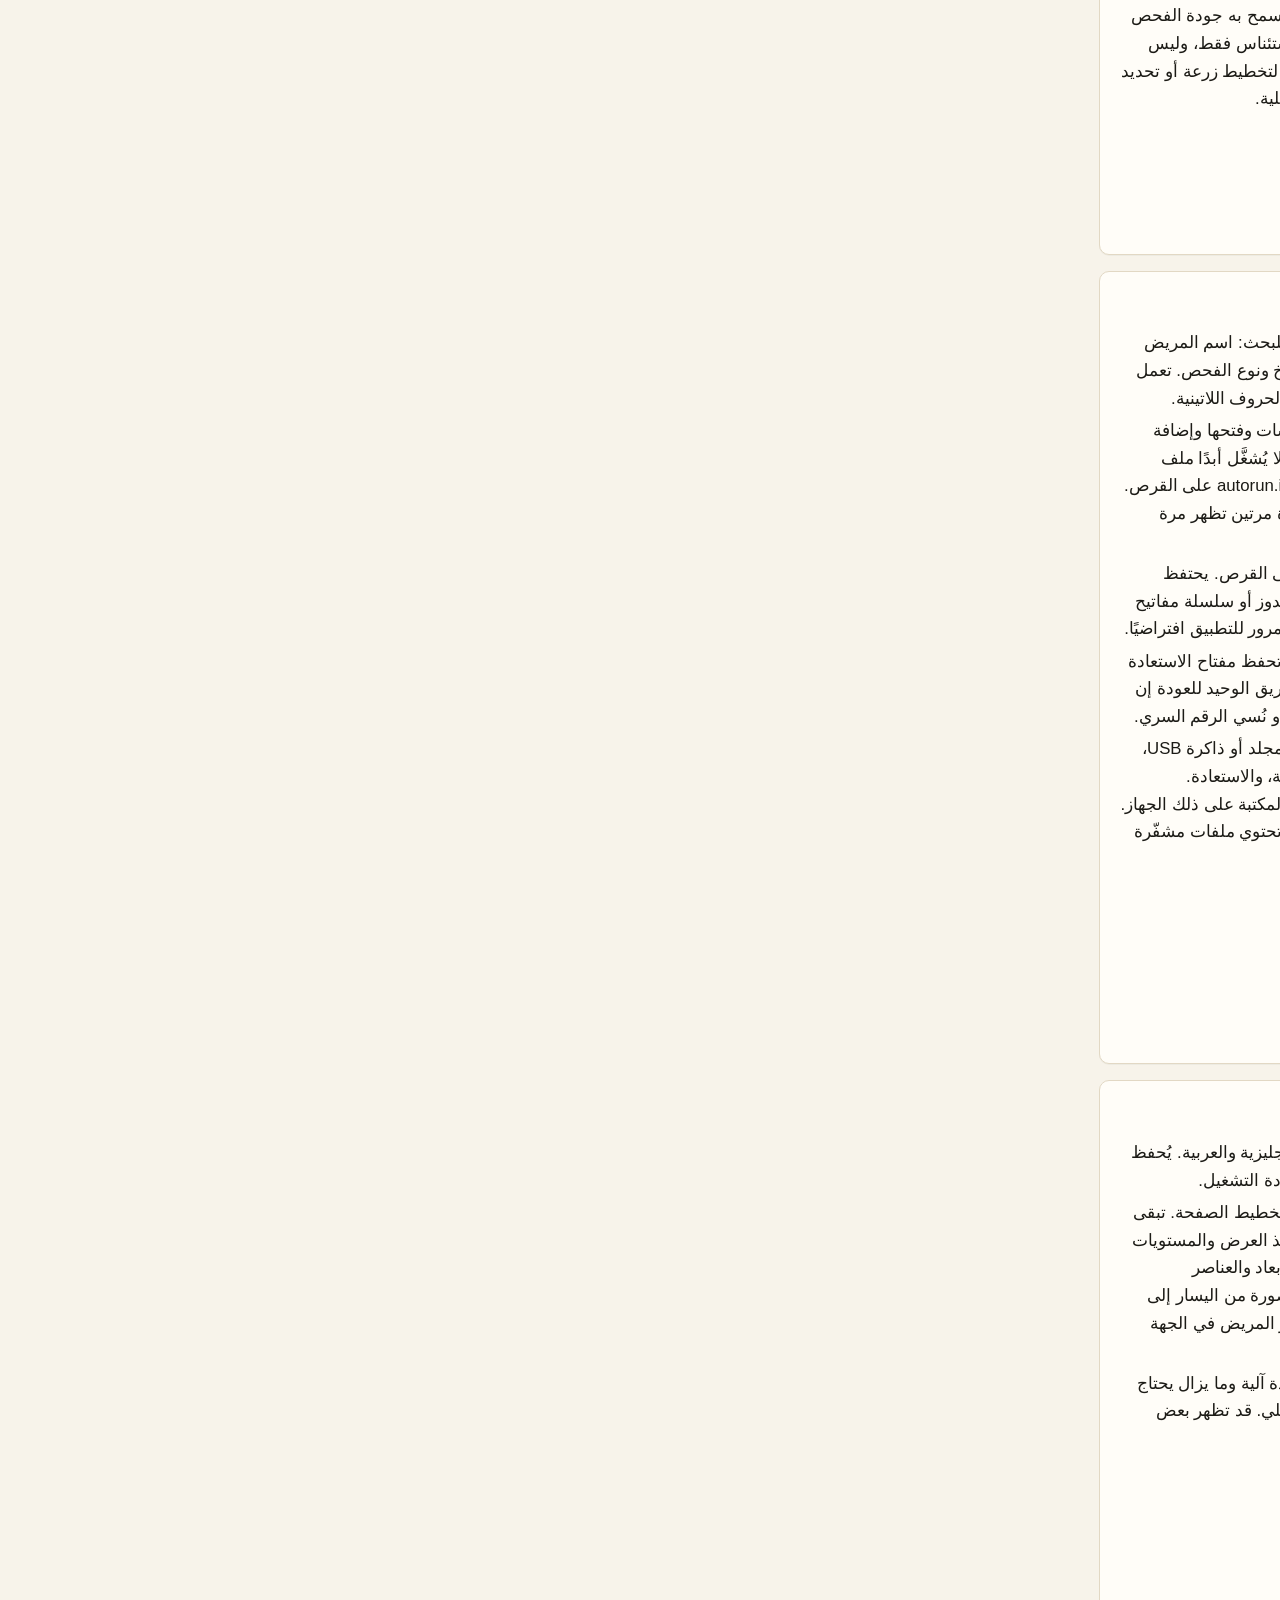
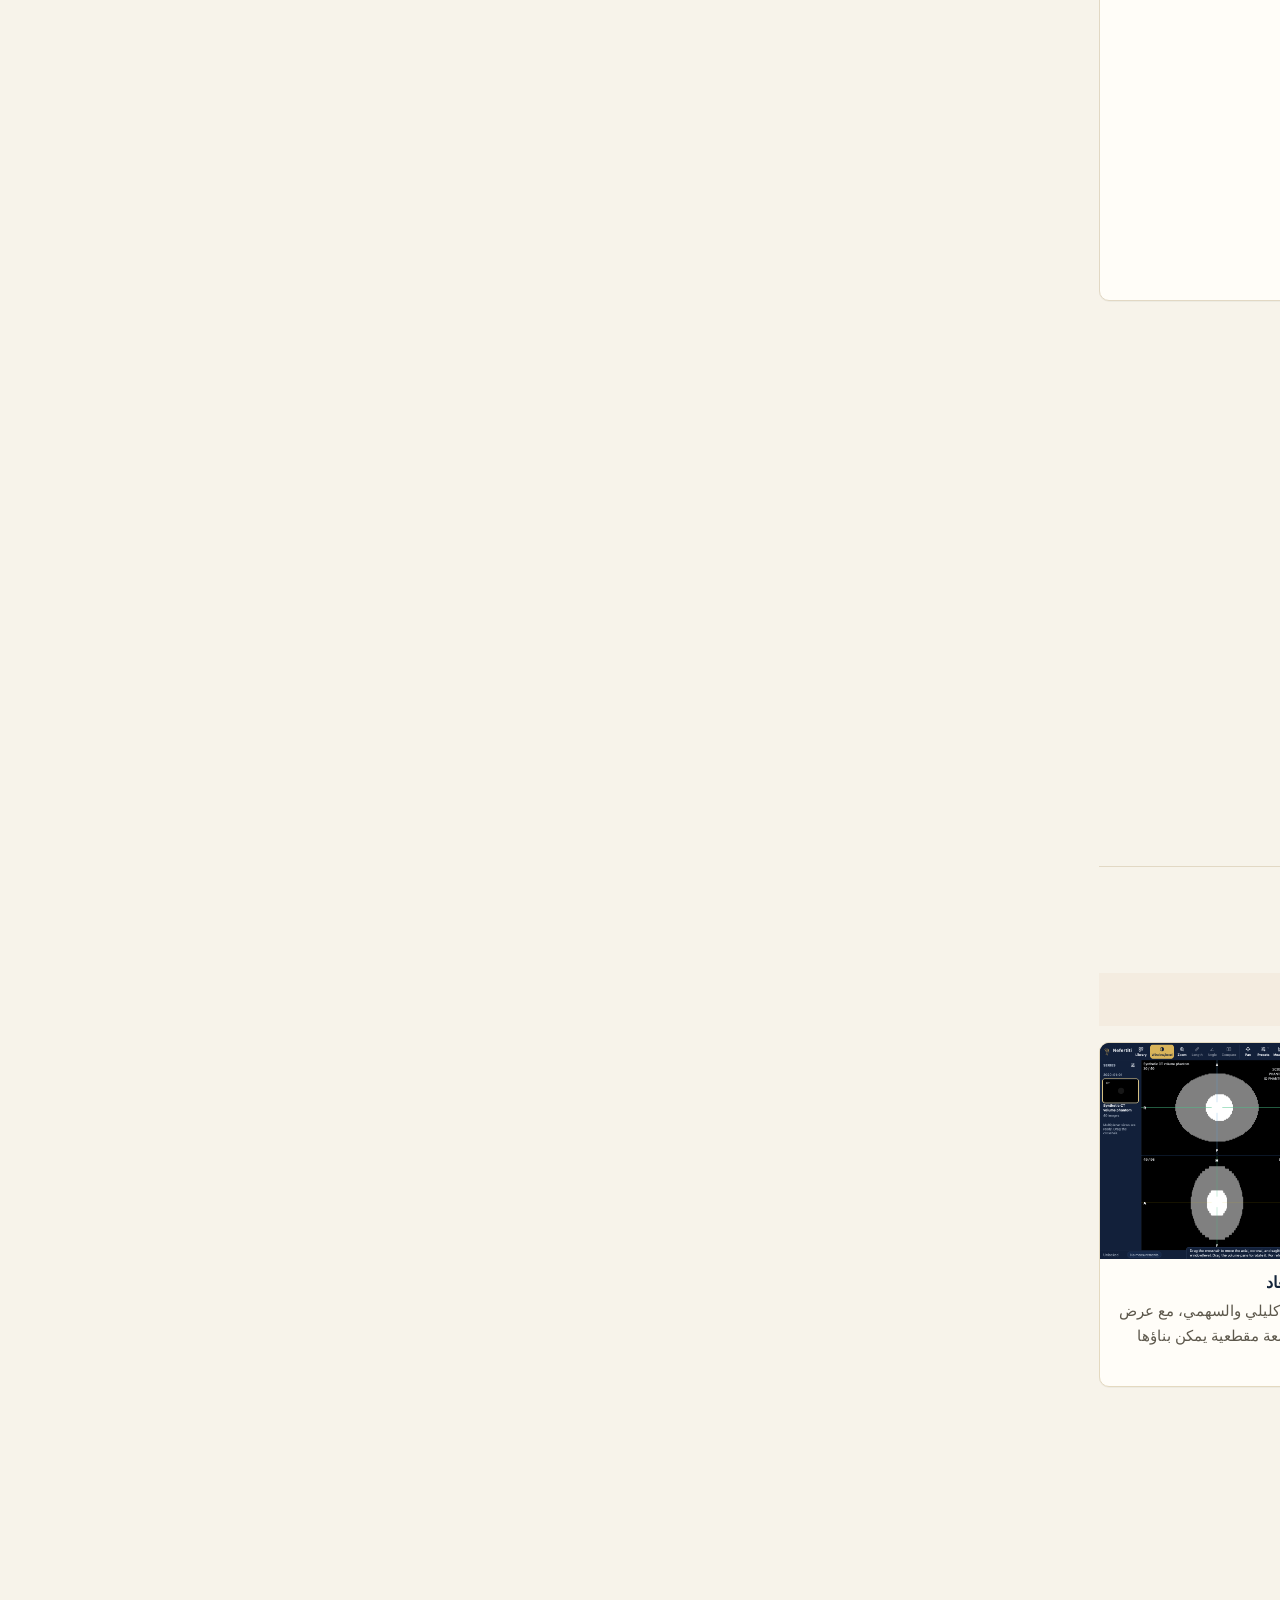
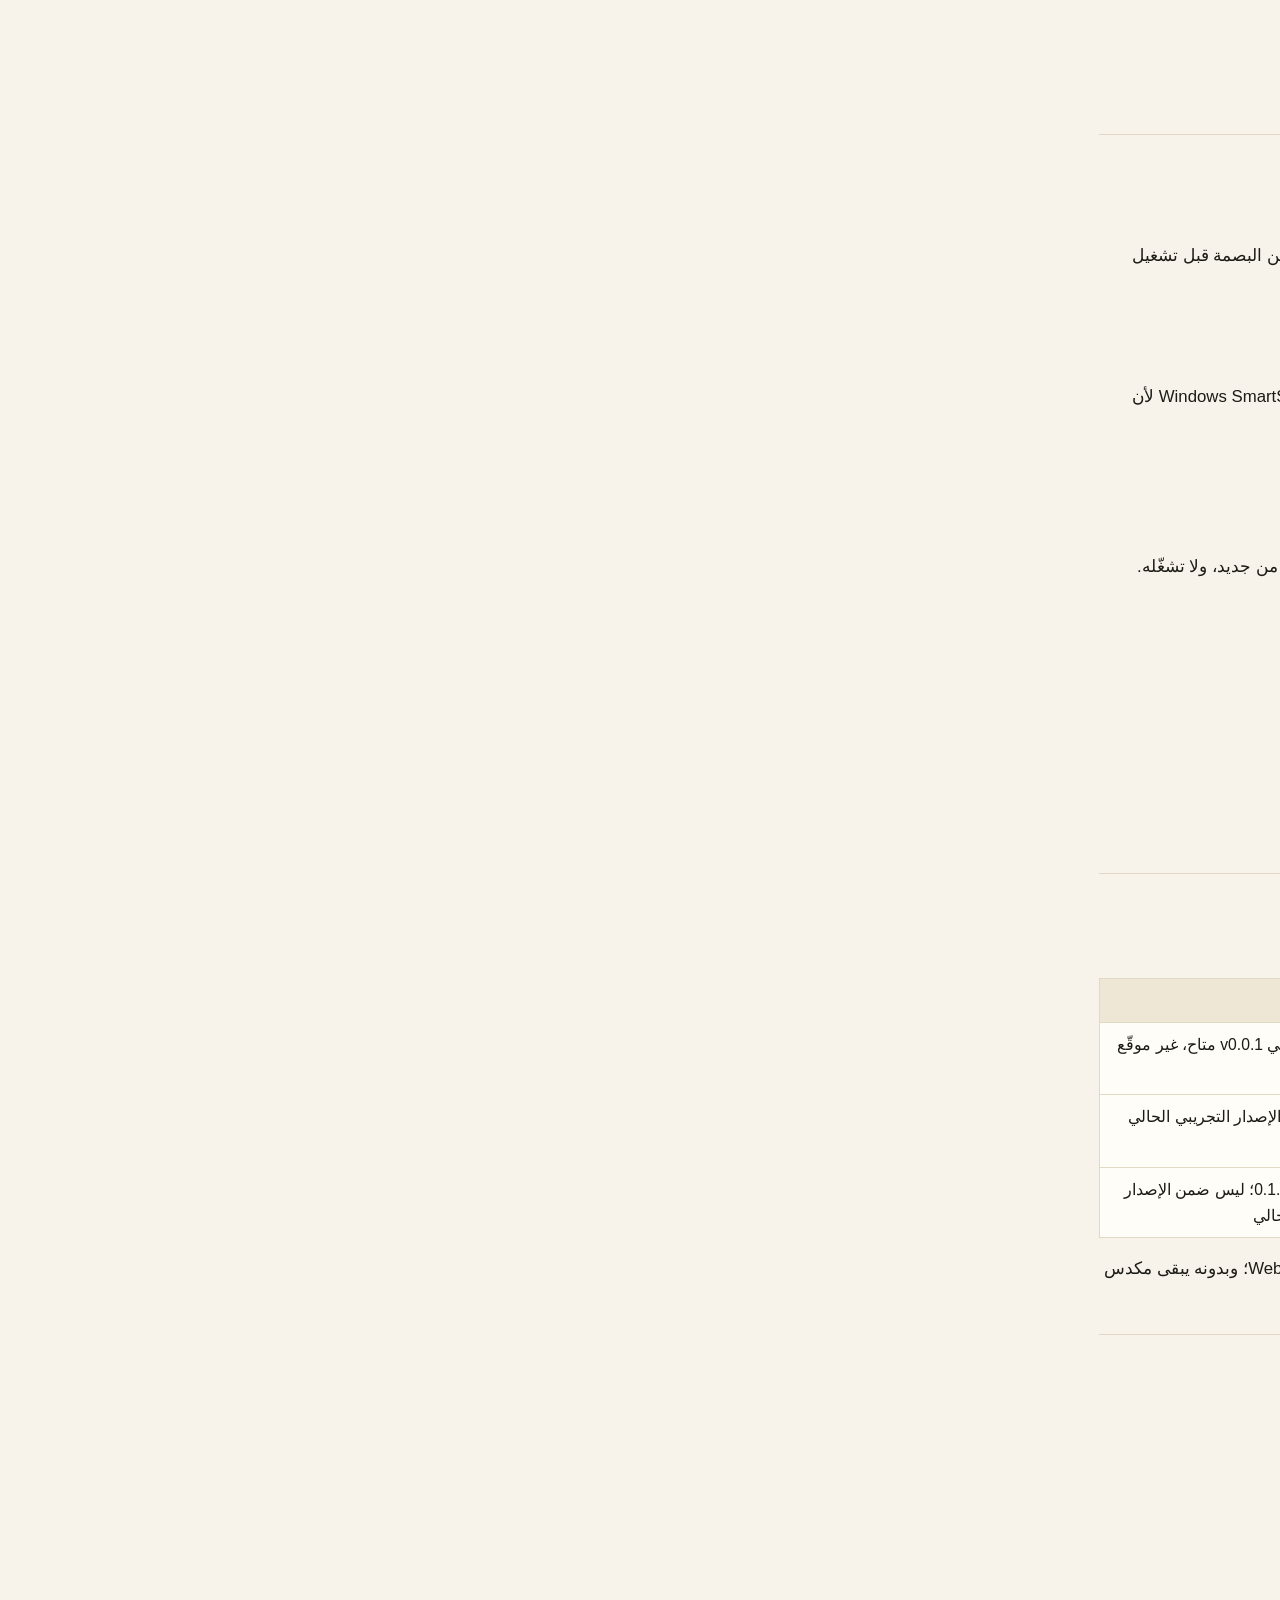
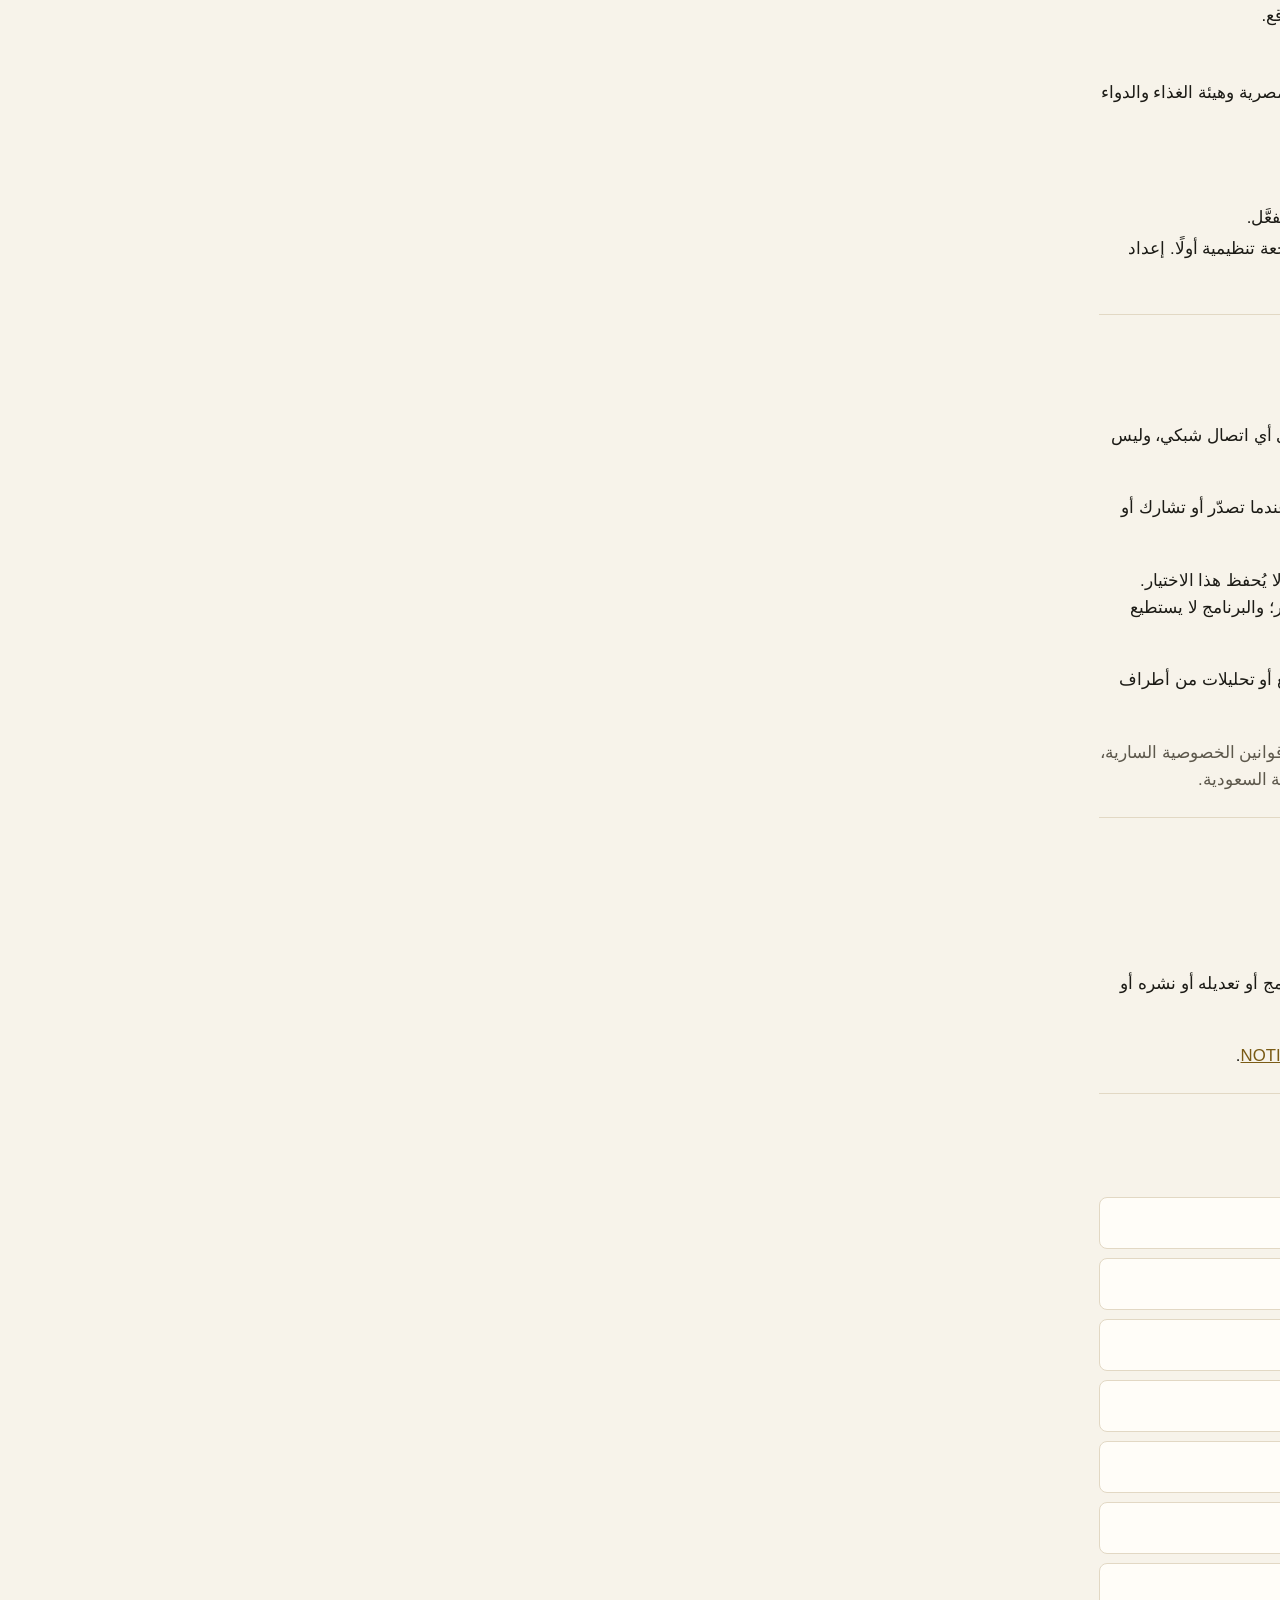
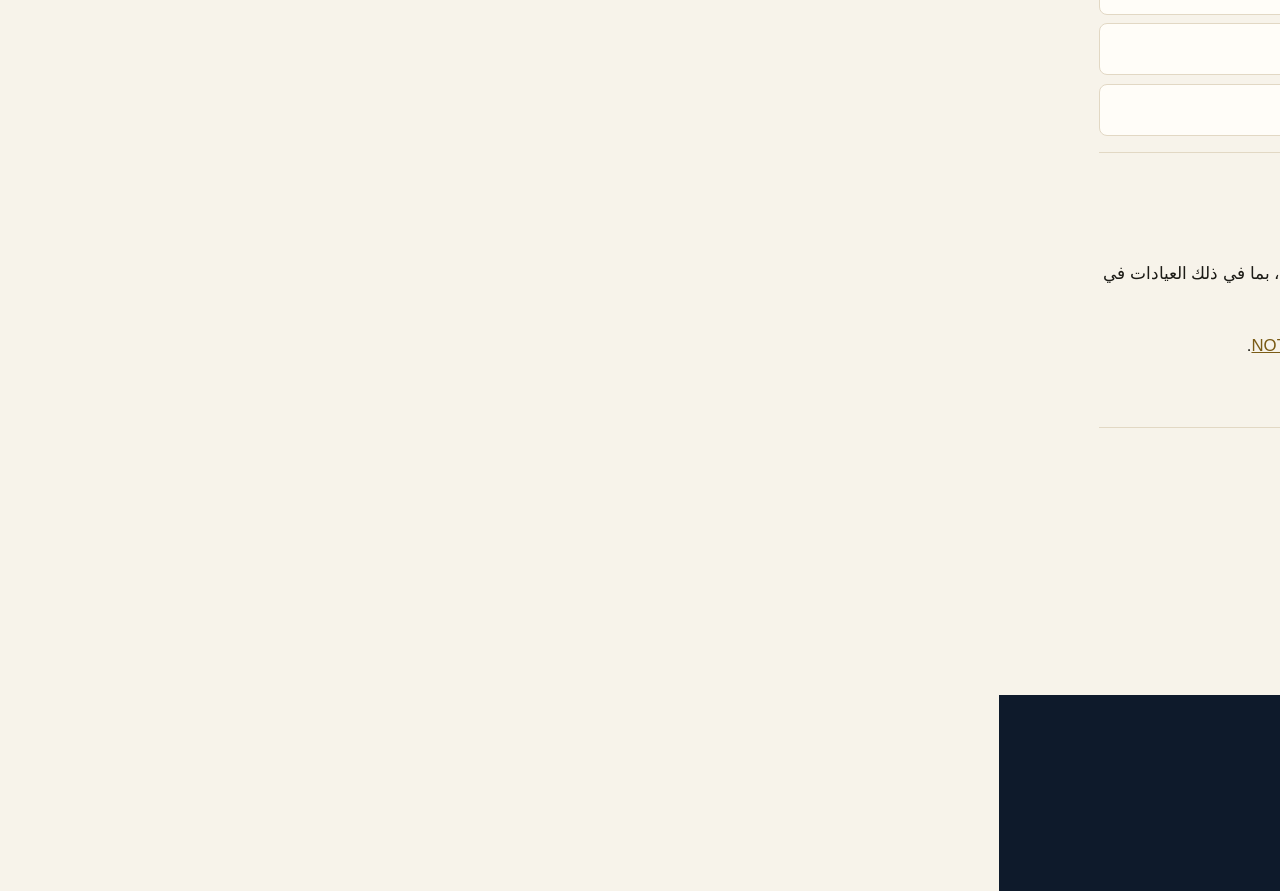
==== commit b7252d35: "Add site screenshots and point download buttons at v0.0.1 Replace the coming-soon placeholders with " ====
--- a/docs/ar.html
+++ b/docs/ar.html
@@ -44,8 +44,8 @@
         <p>نفرتيتي ليس جهازًا طبيًا، ولم يُعتمد أو يُسجَّل لدى أي جهة تنظيمية، بما في ذلك هيئة الدواء المصرية والهيئة العامة للغذاء والدواء السعودية. يجب اتخاذ القرارات السريرية بأنظمة معتمدة وعلى يد أشخاص مؤهلين.</p>
       </div>
       <div class="hero-actions">
-        <a class="btn btn-gold" href="#download">التنزيل</a>
-        <a class="btn btn-ghost" href="#features">استعرض الميزات</a>
+        <a class="btn btn-gold" href="https://github.com/Amrkz/Nefertiti-releases/releases/download/v0.0.1/Nefertiti_0.0.1_x64-setup.exe">تنزيل لنظام ويندوز</a>
+        <a class="btn btn-ghost" href="https://github.com/Amrkz/Nefertiti-releases/releases/tag/v0.0.1">صفحة الإصدار</a>
       </div>
     </div>
   </div>
@@ -177,18 +177,34 @@
 
     <section id="screenshots">
       <h2>لقطات الشاشة</h2>
-      <p class="note">لقطات الشاشة قريبًا. ستُلتقط من شبح اصطناعي فقط. <strong>لن تُعرض أي صور لمرضى على هذا الموقع.</strong></p>
+      <p class="note">التُقطت هذه الصور من شبح اصطناعي فقط. <strong>لا تُعرض أي صور لمرضى على هذا الموقع.</strong></p>
       <div class="shots">
-        <div class="shot"><strong>المكتبة</strong>موضع مؤقت — قريبًا</div>
-        <div class="shot"><strong>العارض</strong>موضع مؤقت — قريبًا</div>
-        <div class="shot"><strong>القياسات</strong>موضع مؤقت — قريبًا</div>
-        <div class="shot"><strong>المستويات والثلاثي الأبعاد</strong>موضع مؤقت — قريبًا</div>
+        <figure class="shot">
+          <img src="images/01-library-en.png" width="1280" height="800" alt="مكتبة نفرتيتي بالإنجليزية، تعرض دراسات شبح اصطناعي حديثة ومنطقة لإدخال قرص أو USB أو مجلد.">
+          <figcaption><strong>المكتبة</strong> تعرض المكتبة الخاصة الدراسات الحديثة. يمكن فتح قرص أو ذاكرة USB أو مجلد من هنا.</figcaption>
+        </figure>
+        <figure class="shot">
+          <img src="images/02-viewer-measurements-en.png" width="1280" height="800" alt="عارض نفرتيتي يعرض قياس طول 44.4 ملم على شبح أشعة مقطعية اصطناعي، مع عبارة للاستئناس فقط وليس للتشخيص.">
+          <figcaption><strong>العارض والقياسات</strong> قياس طول على شبح أشعة مقطعية، بالمليمتر. للاستئناس فقط، وليس للتشخيص.</figcaption>
+        </figure>
+        <figure class="shot">
+          <img src="images/03-mpr-3d-en.png" width="1280" height="800" alt="عرض نفرتيتي متعدد المستويات لشبح أشعة مقطعية اصطناعي، مع المستويات المحوري والإكليلي والسهمي ولوحة حجم ثلاثية الأبعاد.">
+          <figcaption><strong>المستويات والثلاثي الأبعاد</strong> المستويات المحوري والإكليلي والسهمي، مع عرض حجم ثلاثي الأبعاد، من أشعة مقطعية يمكن بناؤها كحجم.</figcaption>
+        </figure>
+        <figure class="shot">
+          <img src="images/04-library-ar.png" width="1280" height="800" alt="مكتبة نفرتيتي بالعربية، بتخطيط منعكس ونفس دراسات الشبح الاصطناعي.">
+          <figcaption><strong>الواجهة العربية</strong> المكتبة بالعربية. تخطيط الصفحة معكوس؛ وتبقى الصور الطبية من اليسار إلى اليمين.</figcaption>
+        </figure>
       </div>
     </section>
 
     <section id="download">
       <h2>التنزيل</h2>
       <p>تُنشر ملفات التثبيت في صفحة <a href="https://github.com/Amrkz/Nefertiti-releases/releases">Releases</a> لهذا المستودع. نزّل دائمًا ملف التثبيت وملف <code>SHA256SUMS</code> من تلك الصفحة، ثم تحقّق من البصمة قبل تشغيل الملف.</p>
+      <p class="download-actions">
+        <a class="btn btn-gold" href="https://github.com/Amrkz/Nefertiti-releases/releases/download/v0.0.1/Nefertiti_0.0.1_x64-setup.exe">تنزيل Nefertiti_0.0.1_x64-setup.exe</a>
+        <a class="btn btn-ghost" href="https://github.com/Amrkz/Nefertiti-releases/releases/tag/v0.0.1">فتح صفحة الإصدار v0.0.1</a>
+      </p>
       <p>الإصدار التجريبي الحالي هو <a href="https://github.com/Amrkz/Nefertiti-releases/releases/tag/v0.0.1">v0.0.1</a>، وهو مثبت ويندوز غير موقّع: <a href="https://github.com/Amrkz/Nefertiti-releases/releases/download/v0.0.1/Nefertiti_0.0.1_x64-setup.exe">Nefertiti_0.0.1_x64-setup.exe</a> و<a href="https://github.com/Amrkz/Nefertiti-releases/releases/download/v0.0.1/SHA256SUMS">SHA256SUMS</a>. قد يحذّر Windows SmartScreen لأن البناء غير موقّع؛ اختر <strong>More info</strong> ثم <strong>Run anyway</strong>. ملفا ماك ومثبت WebView2 دون اتصال ليسا ضمن هذا الإصدار التجريبي.</p>
       <p><strong>الإصدار 0.1.0</strong>، وهو أول إصدار عام موقّع، لم يُنشر بعد. انظر <a href="#roadmap">الخارطة</a> لما ينبغي إنجازه أولًا.</p>
 
--- a/docs/styles.css
+++ b/docs/styles.css
@@ -187,24 +187,52 @@
 
 .shots {
   display: grid;
-  grid-template-columns: repeat(auto-fit, minmax(14rem, 1fr));
-  gap: 1rem;
+  grid-template-columns: repeat(auto-fit, minmax(16rem, 1fr));
+  gap: 1.25rem;
 }
 .shot {
+  margin: 0;
+  background: var(--paper);
+  border: 1px solid #e4d9c0;
+  border-radius: 10px;
+  overflow: hidden;
+  box-shadow: 0 1px 0 rgba(14, 26, 43, 0.04);
+}
+.shot img {
+  display: block;
+  width: 100%;
+  height: auto;
   aspect-ratio: 16 / 10;
-  border: 1px dashed #c8b894;
-  border-radius: 10px;
-  background:
-    repeating-linear-gradient(-45deg, #f3eee3, #f3eee3 10px, #efe8d8 10px, #efe8d8 20px);
+  object-fit: cover;
+  object-position: top;
+  background: #0e1a2b;
+}
+.shot figcaption {
+  padding: 0.7rem 0.9rem 0.85rem;
+  font-size: 0.92rem;
+  color: var(--muted);
+}
+.shot figcaption strong {
+  color: var(--navy-2);
+  display: block;
+  margin-bottom: 0.2rem;
+  font-size: 1rem;
+}
+
+.download-actions {
   display: flex;
-  flex-direction: column;
-  align-items: center;
-  justify-content: center;
-  text-align: center;
-  padding: 1rem;
-  color: var(--muted);
-}
-.shot strong { color: var(--navy-2); display: block; margin-bottom: 0.25rem; }
+  gap: 0.8rem;
+  flex-wrap: wrap;
+  margin: 1rem 0 1.2rem;
+}
+.download-actions .btn-ghost {
+  color: var(--navy-2);
+  border-color: var(--gold-dark);
+}
+.download-actions .btn-ghost:hover {
+  background: rgba(198, 163, 90, 0.12);
+  color: var(--navy);
+}
 
 table {
   width: 100%;
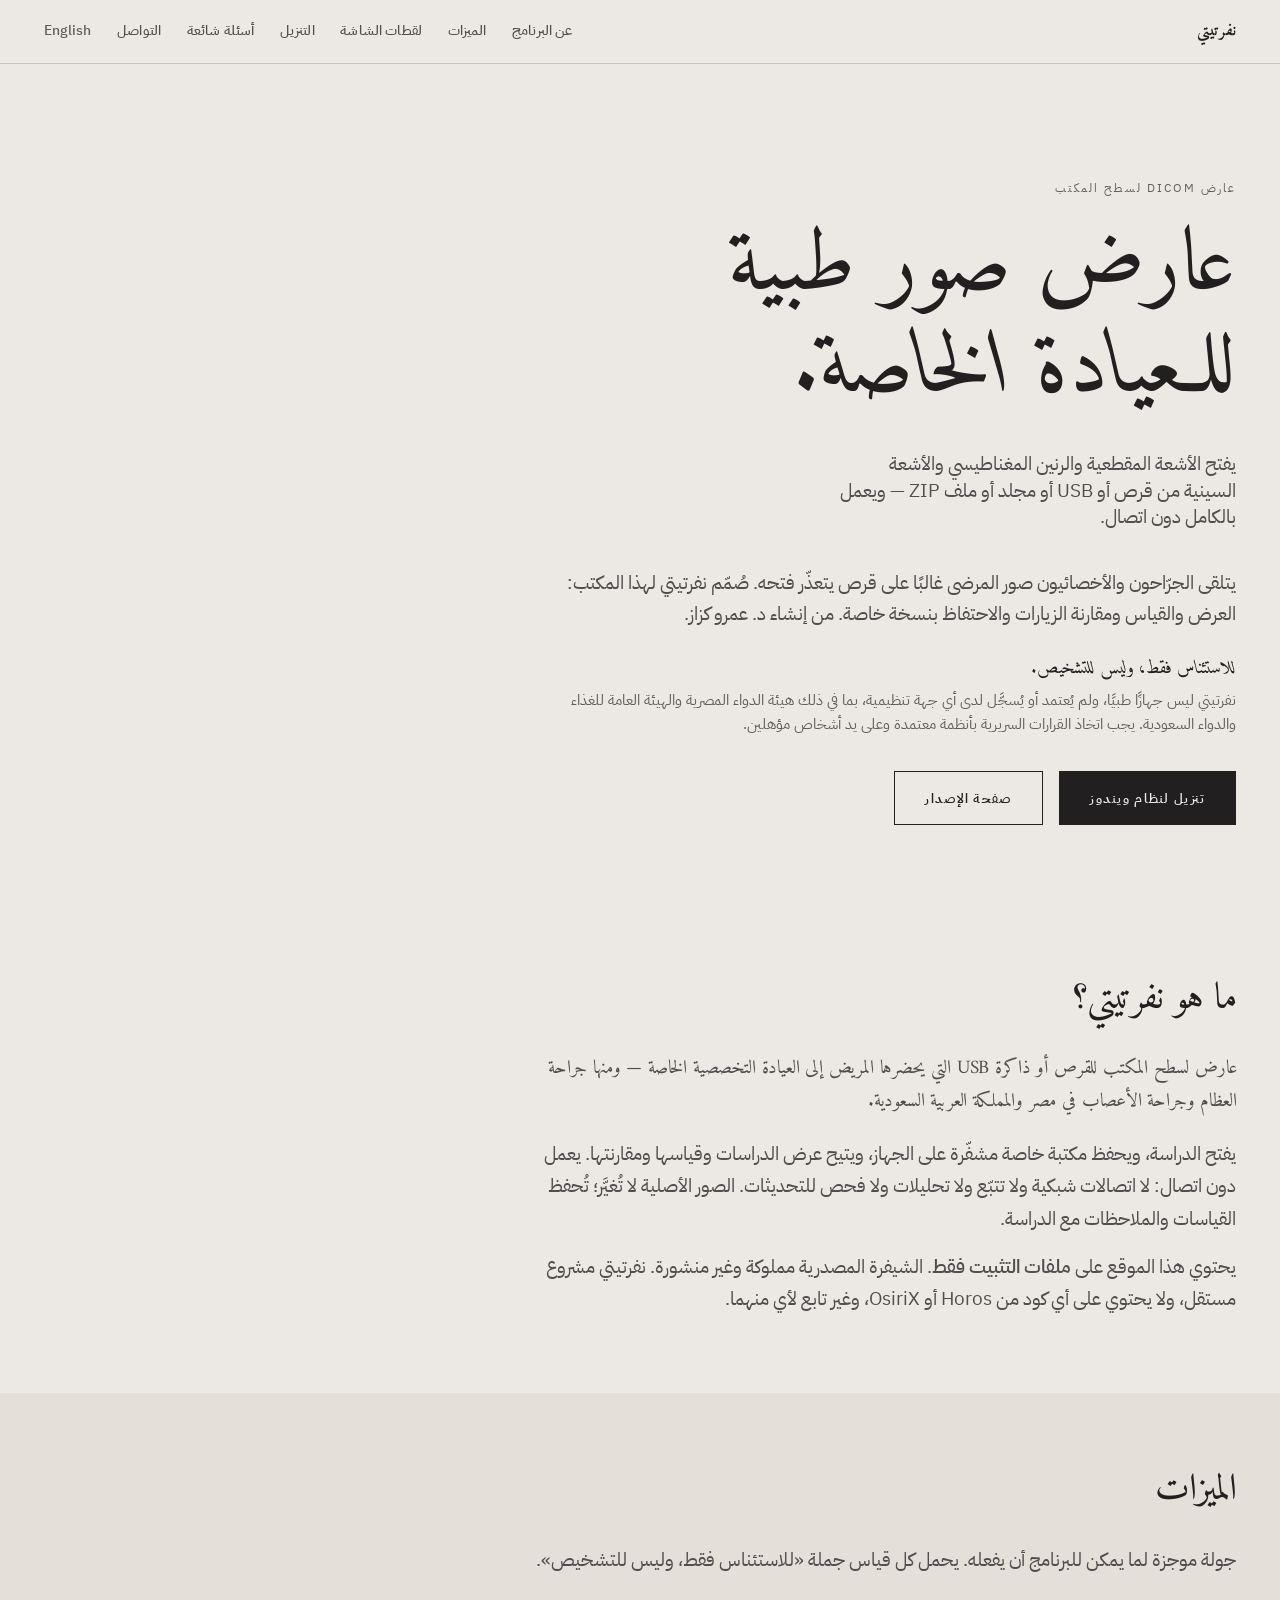
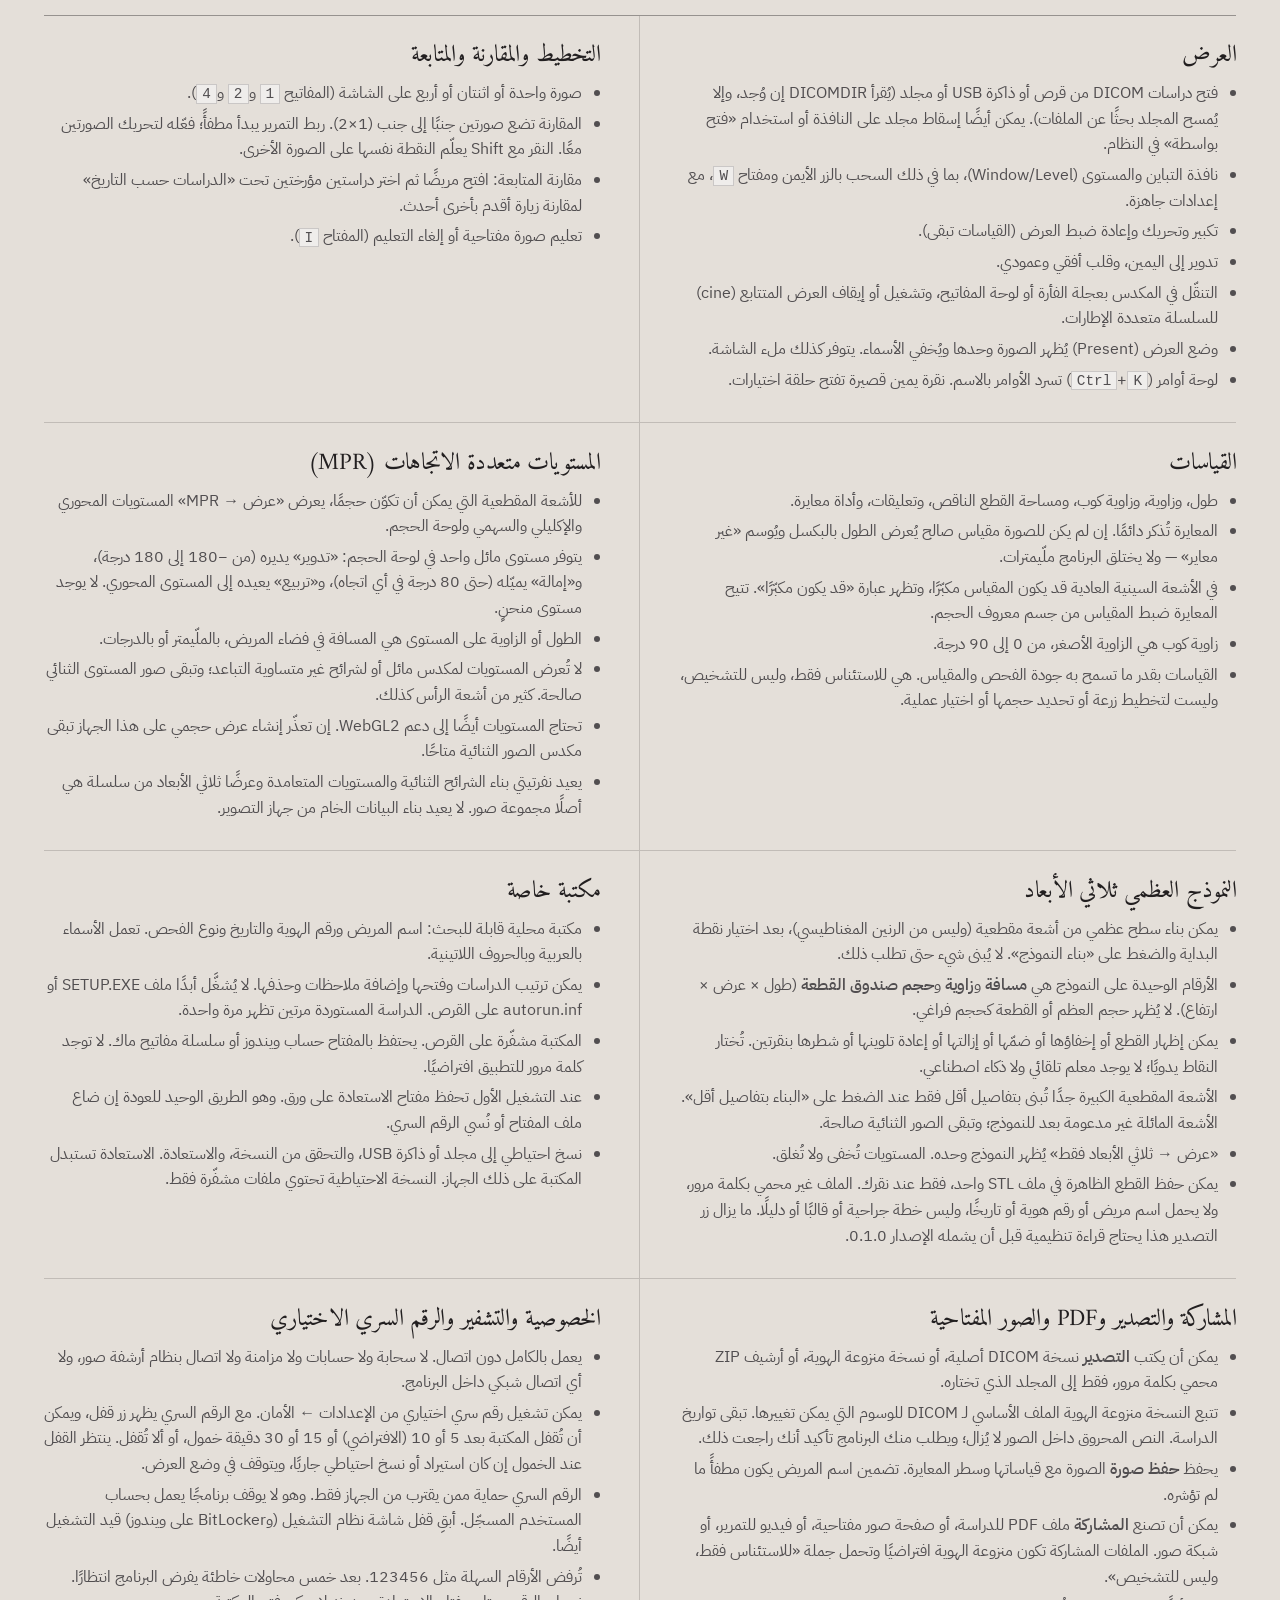
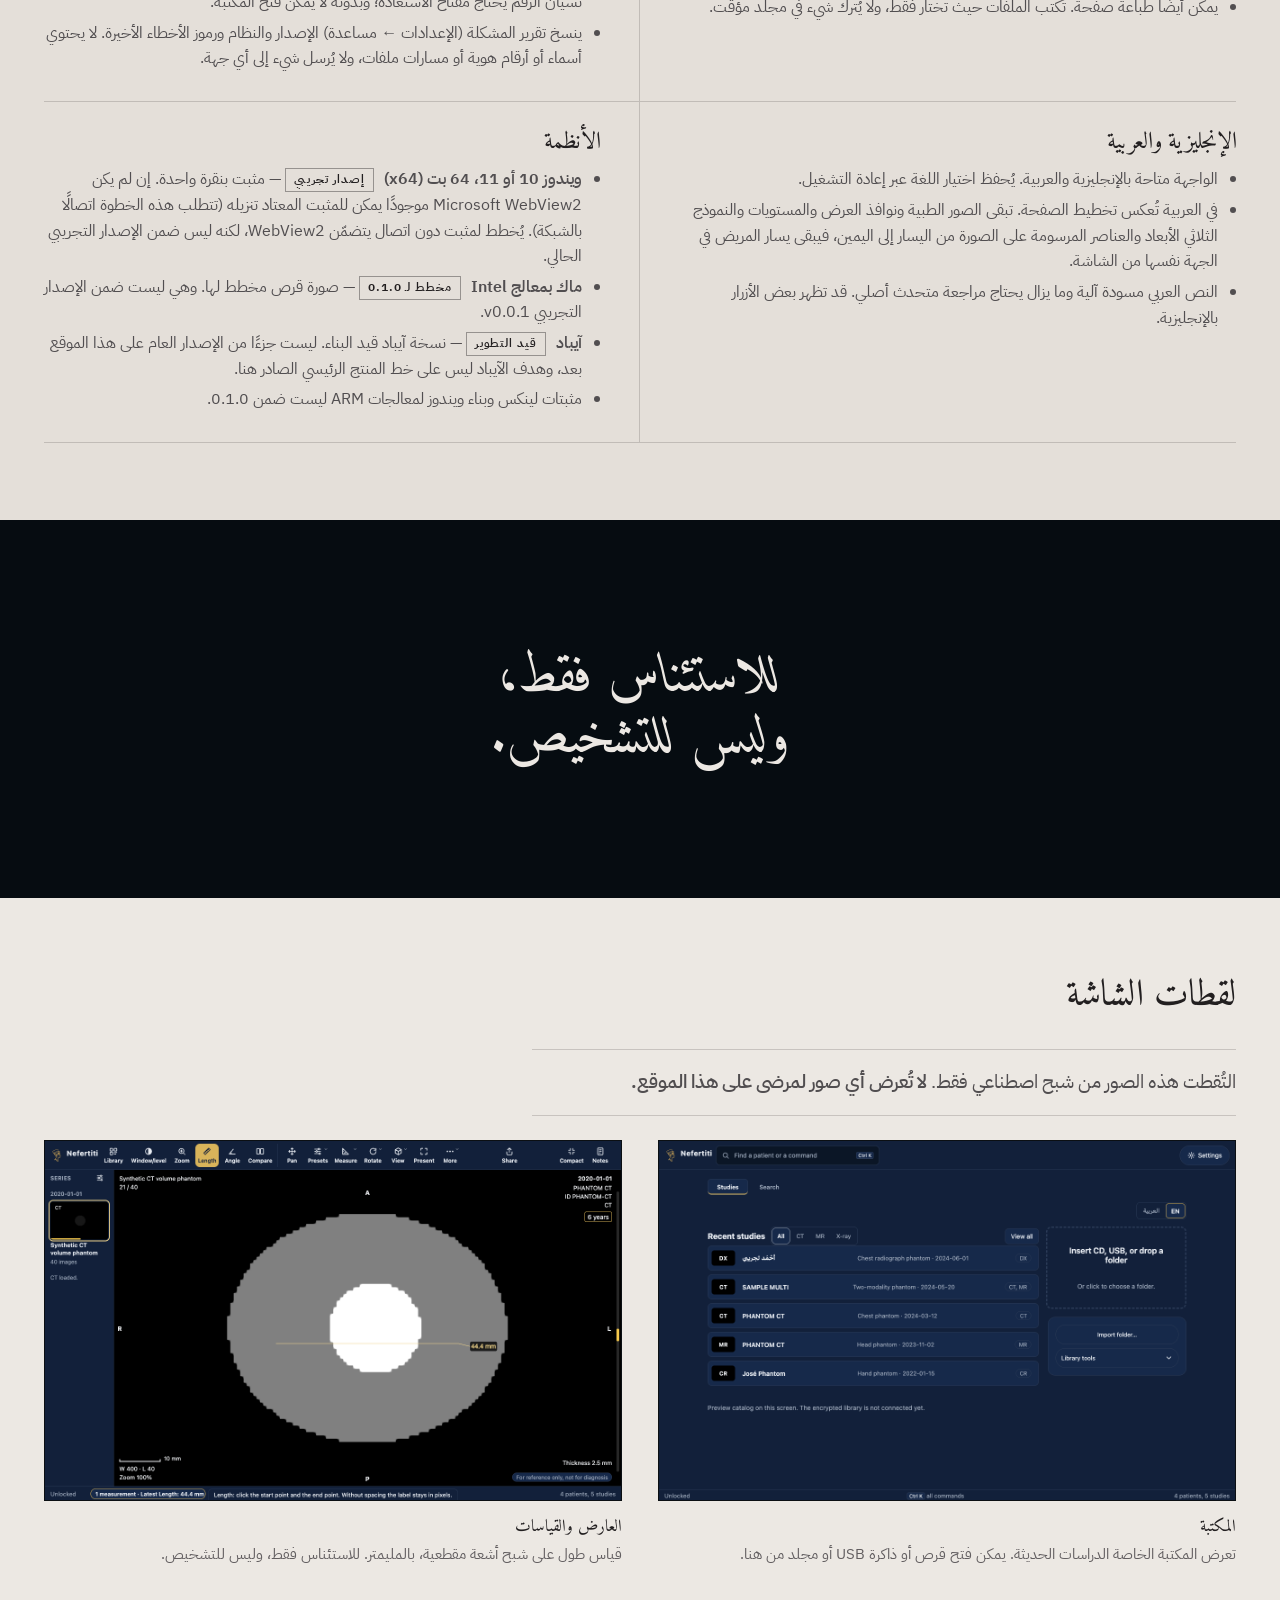
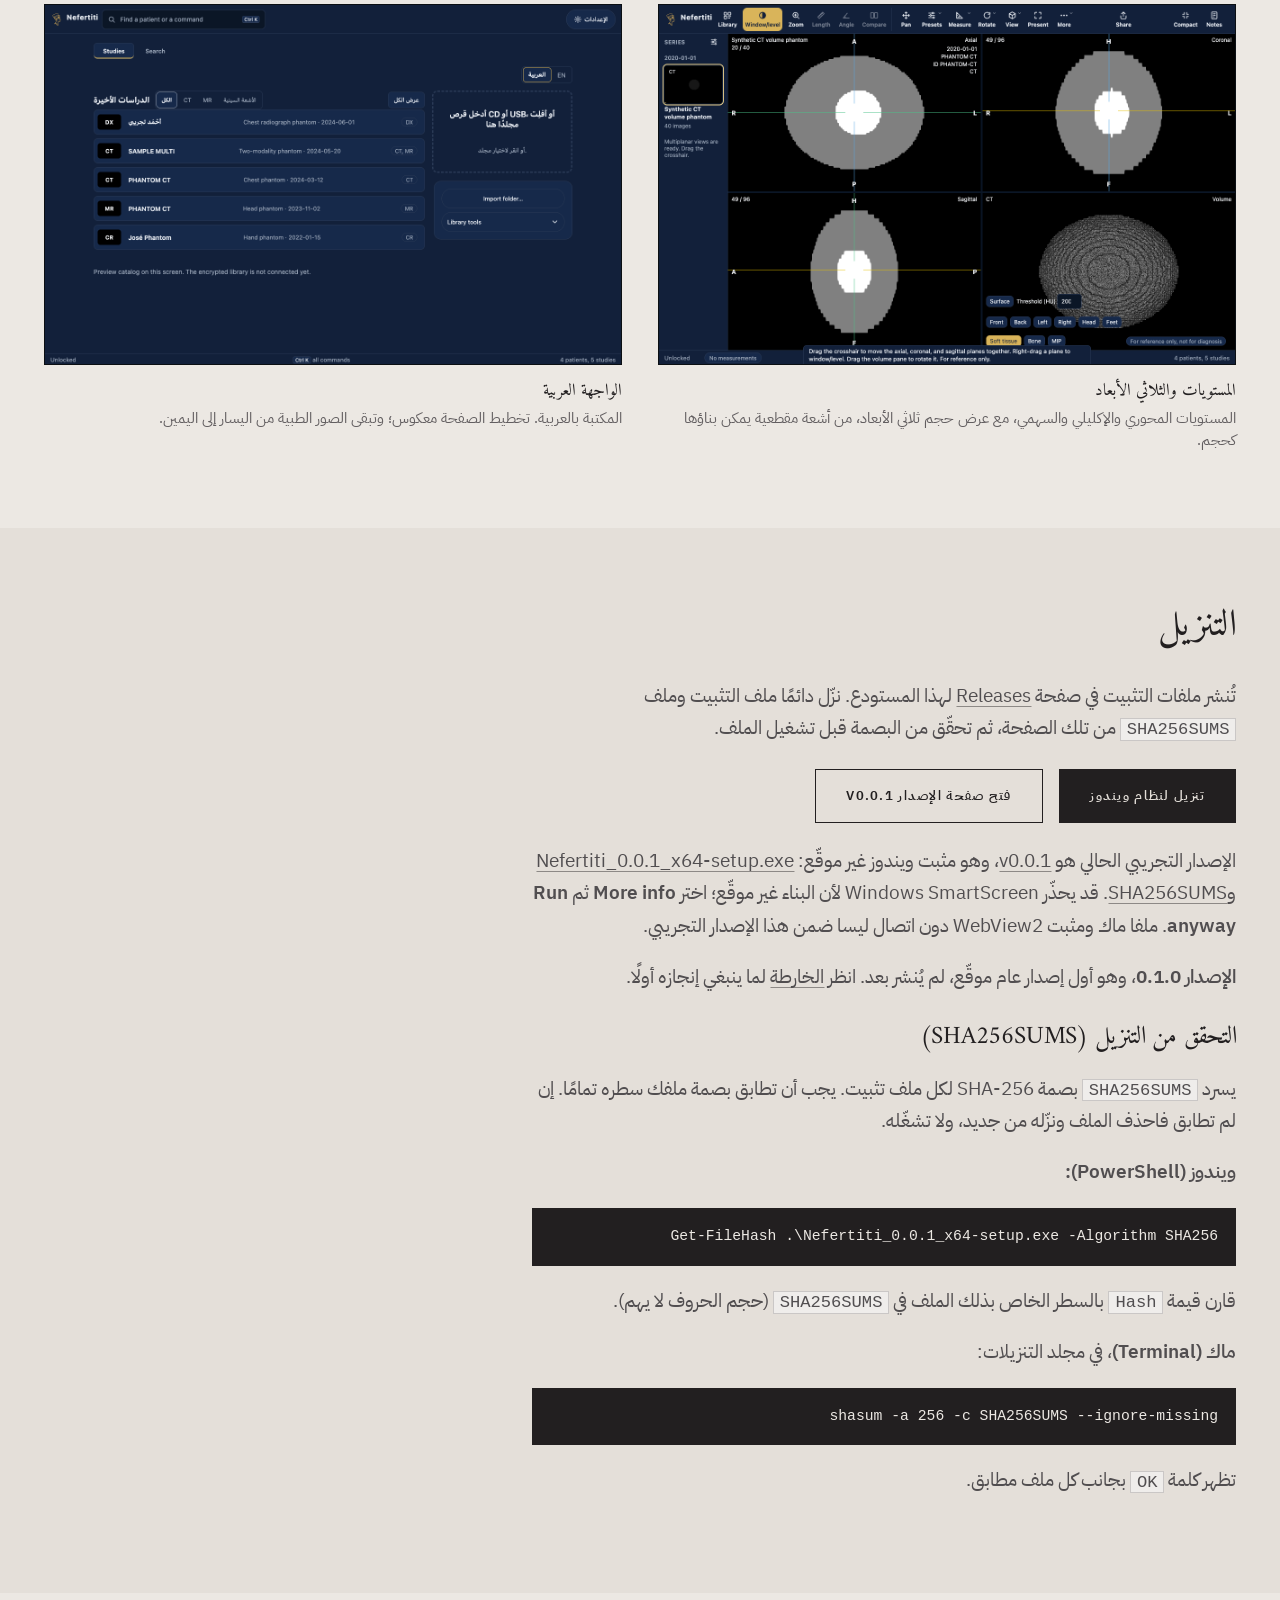
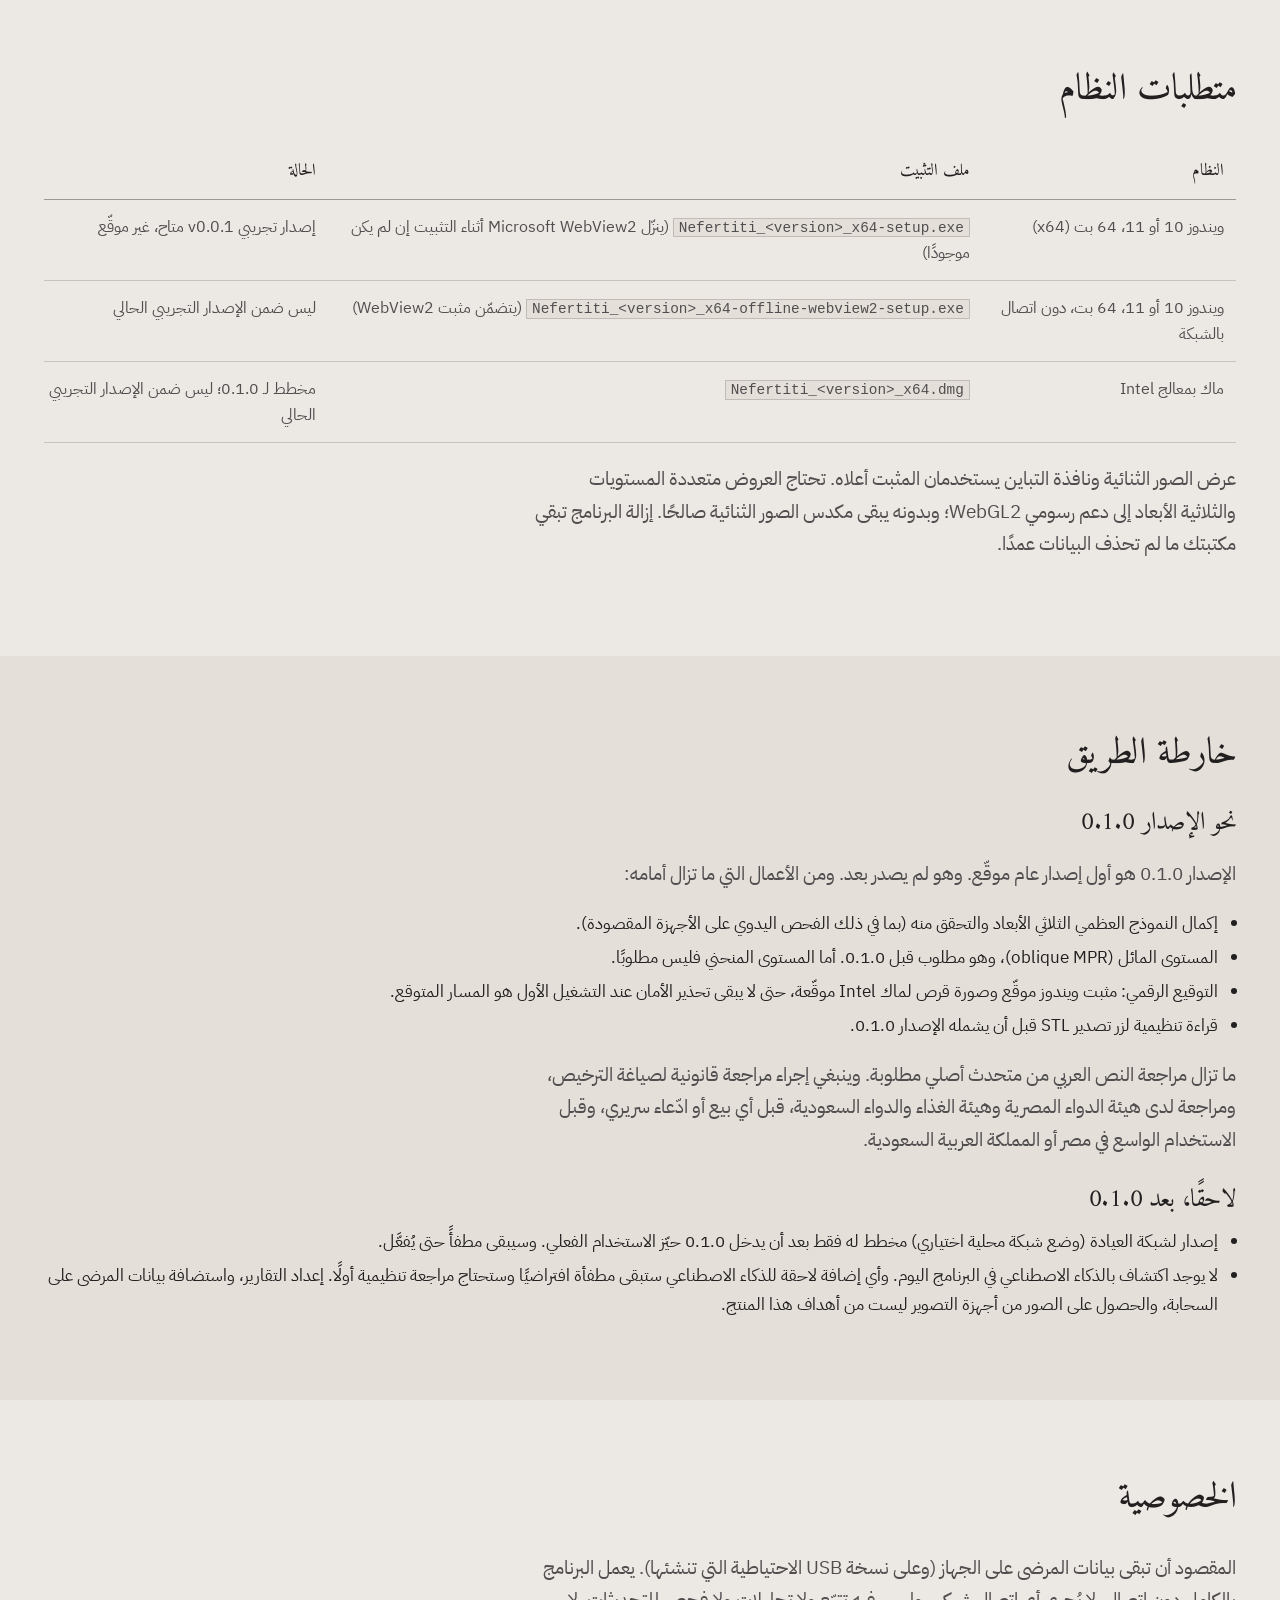
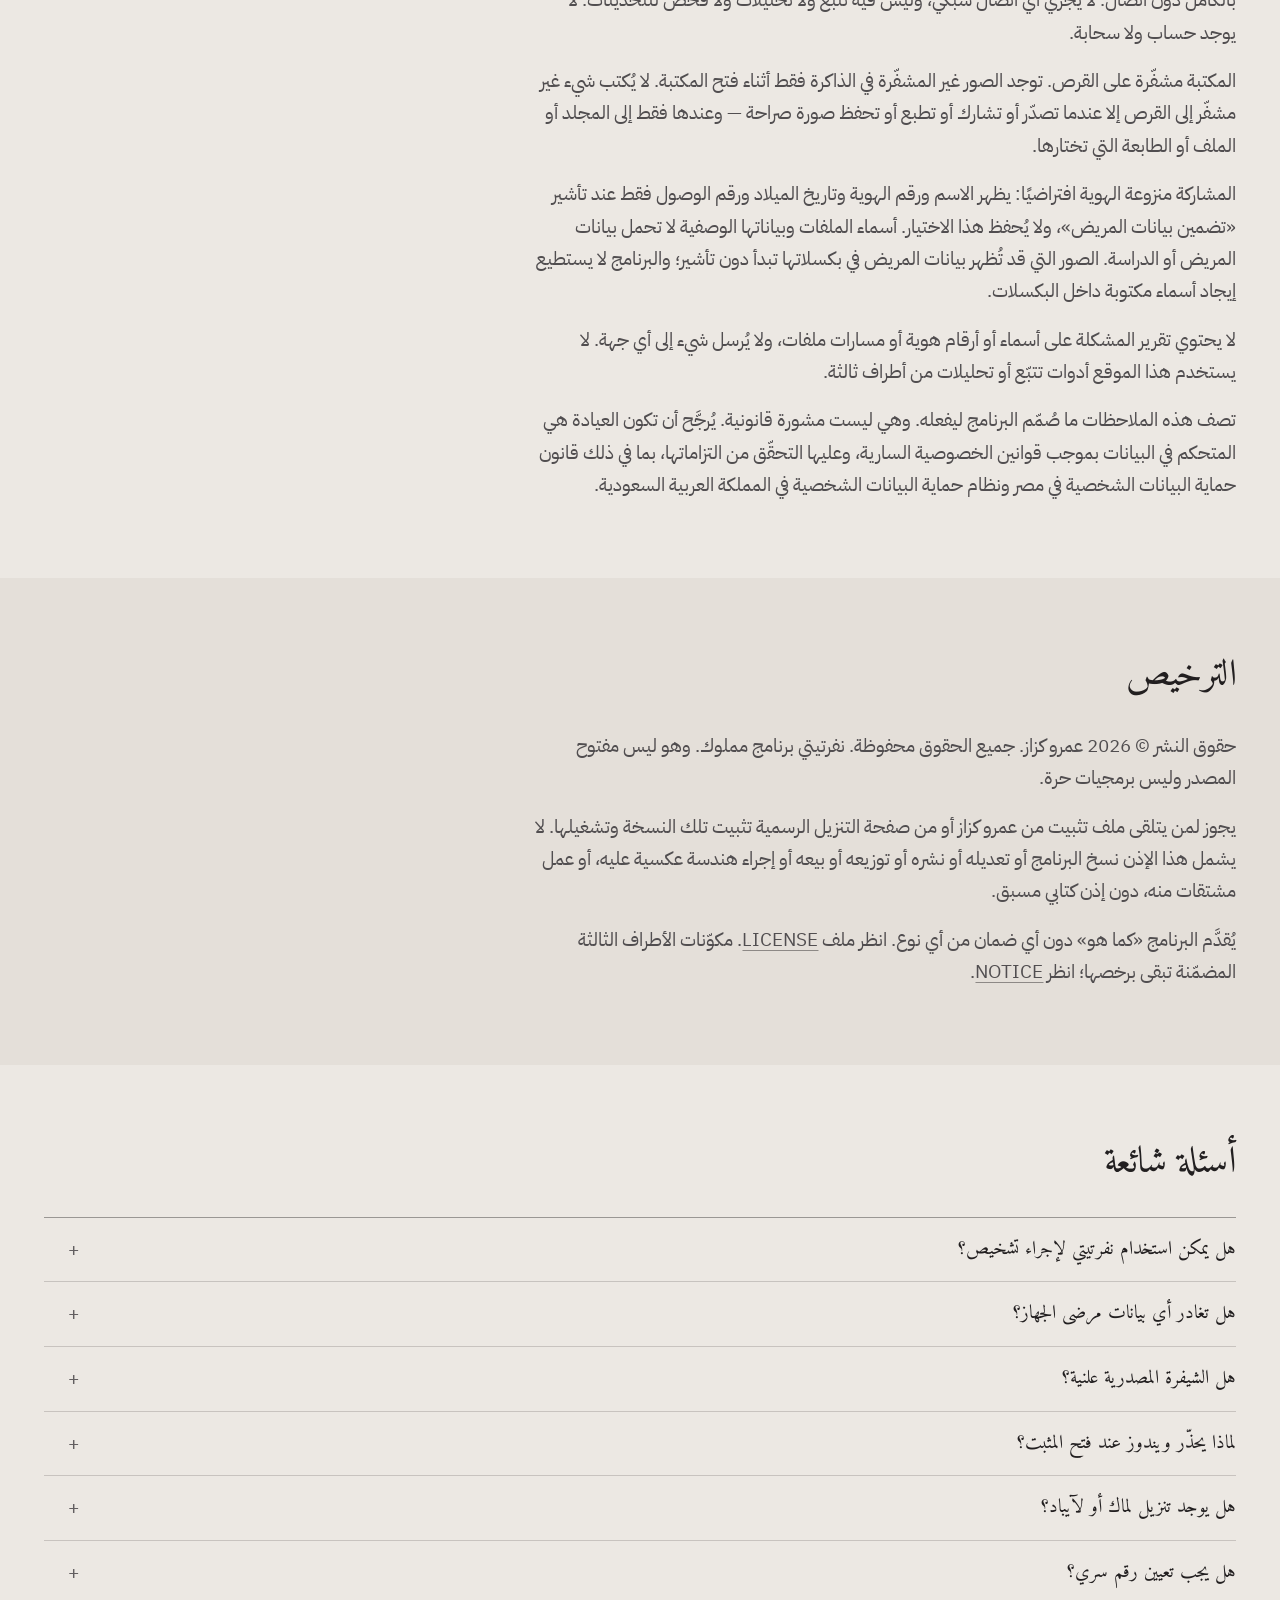
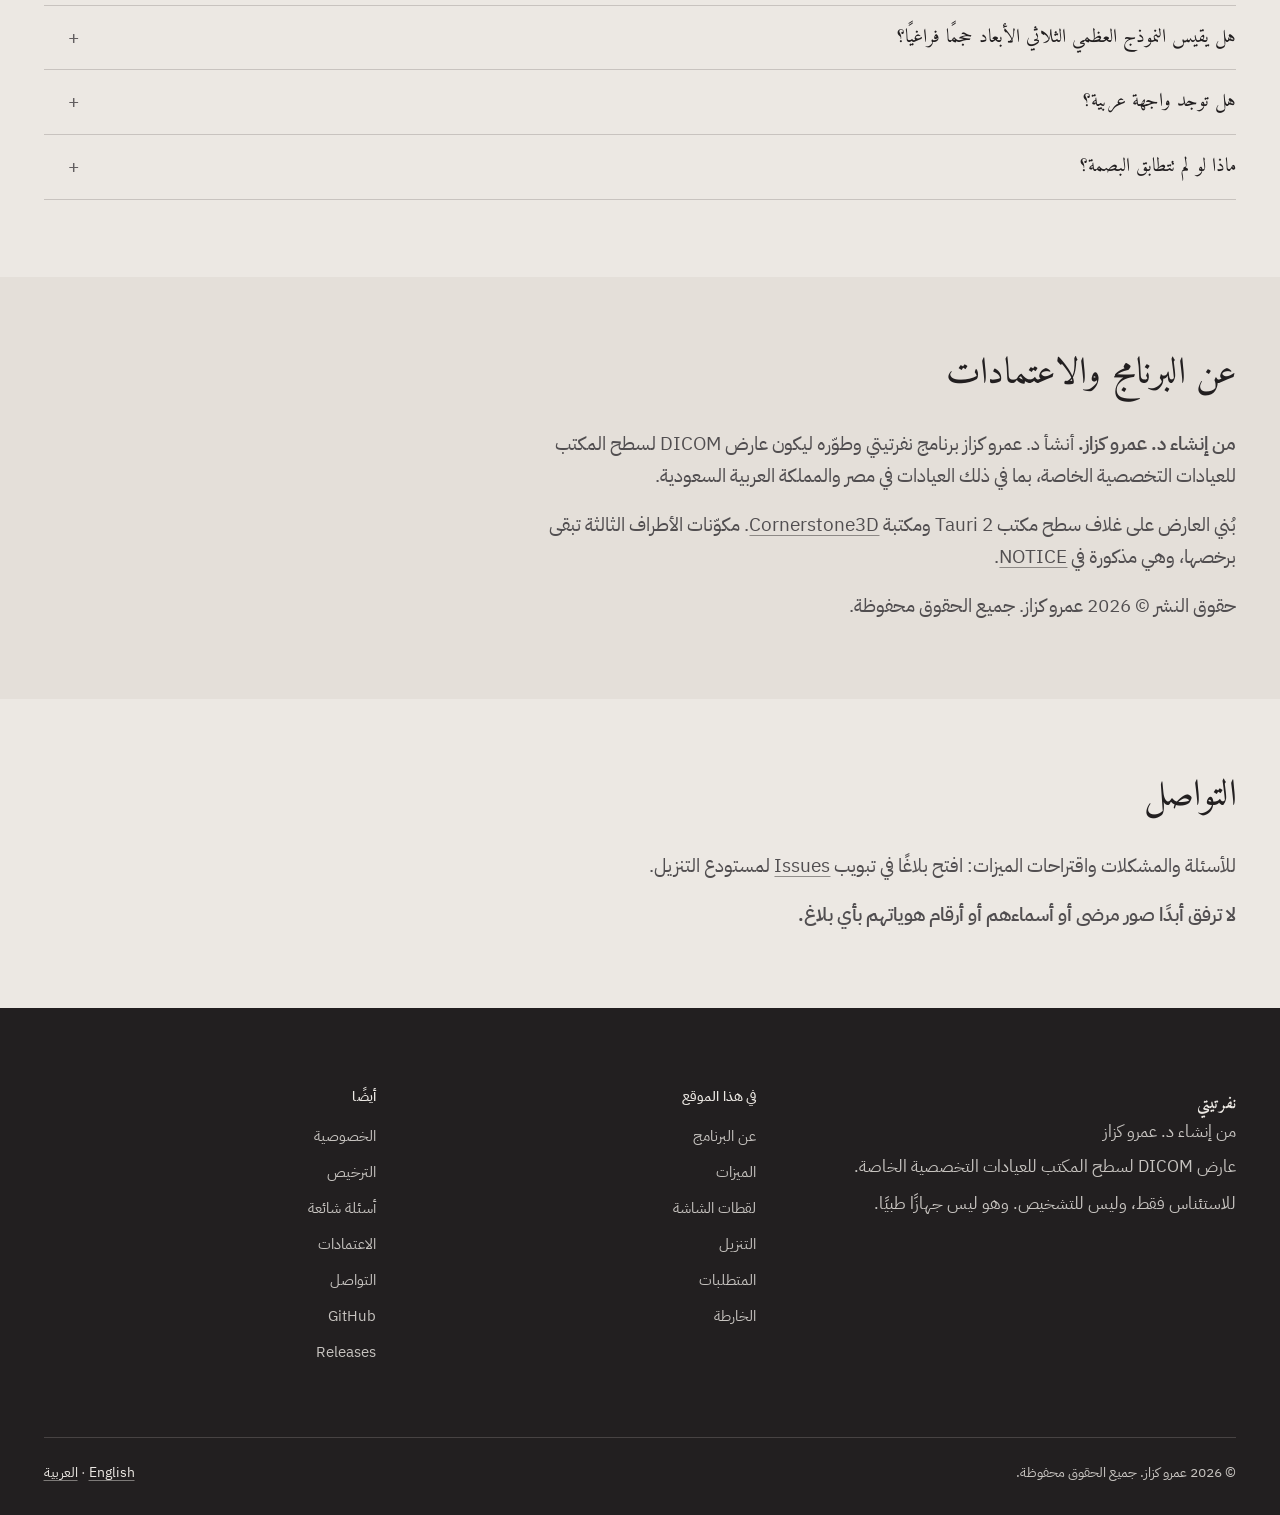
==== commit 7f1e1396: "Redesign the public site in a quiet paper-and-ink typographic style Match the rhythm of a law-firm b" ====
--- a/docs/ar.html
+++ b/docs/ar.html
@@ -6,177 +6,197 @@
   <title>نفرتيتي — عارض DICOM لسطح المكتب للعيادات الخاصة</title>
   <meta name="description" content="نفرتيتي برنامج سطح مكتب لعرض صور DICOM للأشعة المقطعية والرنين المغناطيسي والأشعة السينية، مصمم للعيادات التخصصية الخاصة. للاستئناس فقط، وليس للتشخيص. من إنشاء د. عمرو كزاز.">
   <meta name="author" content="د. عمرو كزاز">
+  <link rel="preload" href="fonts/J7aRnpd8CGxBHpUrtLMA7w.woff2" as="font" type="font/woff2" crossorigin>
+  <link rel="preload" href="fonts/Qw3CZRtWPQCuHme67tEYUIx3Kh0PHR9N6Ys43PWrfQ.woff2" as="font" type="font/woff2" crossorigin>
   <link rel="stylesheet" href="styles.css">
   <link rel="icon" href="favicon.svg" type="image/svg+xml">
   <link rel="alternate" hreflang="en" href="index.html">
   <link rel="alternate" hreflang="ar" href="ar.html">
+  <link rel="canonical" href="https://amrkz.github.io/Nefertiti-releases/ar.html">
 </head>
 <body>
   <a class="skip" href="#main">تخطي إلى المحتوى</a>
-  <header class="site">
-    <div class="bar">
-      <a class="wordmark" href="ar.html">نفرتيتي <span>العارض</span></a>
-      <nav class="menu" aria-label="أقسام الصفحة">
+  <header class="masthead">
+    <div class="masthead__in">
+      <a class="wordmark" href="ar.html">نفرتيتي</a>
+      <button class="burger" type="button" aria-expanded="false" aria-controls="nav">القائمة</button>
+      <nav class="nav" id="nav" aria-label="أقسام الصفحة">
         <a href="#about">عن البرنامج</a>
         <a href="#features">الميزات</a>
         <a href="#screenshots">لقطات الشاشة</a>
         <a href="#download">التنزيل</a>
-        <a href="#requirements">المتطلبات</a>
-        <a href="#roadmap">الخارطة</a>
-        <a href="#privacy">الخصوصية</a>
-        <a href="#licence">الترخيص</a>
         <a href="#faq">أسئلة شائعة</a>
-        <a href="#credits">الاعتمادات</a>
         <a href="#contact">التواصل</a>
+        <a class="lang" href="index.html" lang="en" hreflang="en">English</a>
       </nav>
-      <a class="lang" href="index.html" lang="en" hreflang="en">English</a>
     </div>
   </header>
 
-  <div class="hero">
-    <div class="inner">
+  <main id="main">
+    <section class="hero">
       <p class="kicker">عارض DICOM لسطح المكتب</p>
-      <h1>نفرتيتي</h1>
-      <p class="tagline">برنامج سطح مكتب لعرض صور DICOM للأشعة المقطعية والرنين المغناطيسي والأشعة السينية، مصمم للعيادات التخصصية الخاصة.</p>
-      <p class="credit-hero">من إنشاء د. عمرو كزاز</p>
-      <div class="disclaimer">
-        للاستئناس فقط، وليس للتشخيص.
-        <p>نفرتيتي ليس جهازًا طبيًا، ولم يُعتمد أو يُسجَّل لدى أي جهة تنظيمية، بما في ذلك هيئة الدواء المصرية والهيئة العامة للغذاء والدواء السعودية. يجب اتخاذ القرارات السريرية بأنظمة معتمدة وعلى يد أشخاص مؤهلين.</p>
-      </div>
-      <div class="hero-actions">
-        <a class="btn btn-gold" href="https://github.com/Amrkz/Nefertiti-releases/releases/download/v0.0.1/Nefertiti_0.0.1_x64-setup.exe">تنزيل لنظام ويندوز</a>
-        <a class="btn btn-ghost" href="https://github.com/Amrkz/Nefertiti-releases/releases/tag/v0.0.1">صفحة الإصدار</a>
-      </div>
-    </div>
-  </div>
-
-  <main id="main">
-    <section id="about">
-      <h2>ما هو نفرتيتي؟</h2>
-      <p class="lead">يتلقى الجرّاحون والأخصائيون في العيادات الخاصة — ومنها جراحة العظام وجراحة الأعصاب في مصر والمملكة العربية السعودية — صور المرضى غالبًا على أقراص مدمجة أو وحدات USB من مراكز الأشعة. يريدون فتح تلك الدراسات والنظر إليها وقياسها ومقارنة الزيارات والاحتفاظ بنسخة خاصة. صُمّم نفرتيتي لهذا المكتب.</p>
-      <p>يفتح القرص أو ذاكرة USB التي يحضرها المريض، ويحفظ مكتبة خاصة مشفّرة على الجهاز، ويتيح عرض الدراسات وقياسها ومقارنتها. يعمل دون اتصال: لا اتصالات شبكية ولا تتبّع ولا تحليلات ولا فحص للتحديثات. الصور الأصلية لا تُغيَّر؛ تُحفظ القياسات والملاحظات مع الدراسة.</p>
-      <p>يحتوي هذا المستودع على <strong>ملفات التثبيت فقط</strong>. الشيفرة المصدرية مملوكة وغير منشورة. نفرتيتي مشروع مستقل، ولا يحتوي على أي كود من Horos أو OsiriX، وغير تابع لأي منهما.</p>
-    </section>
-
-    <section id="features">
-      <h2>الميزات</h2>
-      <p>جولة موجزة لما يمكن للبرنامج أن يفعله. يحمل كل قياس جملة «للاستئناس فقط، وليس للتشخيص».</p>
-
-      <div class="grid">
-        <article class="card" id="viewing">
-          <h3>العرض</h3>
-          <ul>
-            <li>فتح دراسات DICOM من قرص أو ذاكرة USB أو مجلد (يُقرأ DICOMDIR إن وُجد، وإلا يُمسح المجلد بحثًا عن الملفات). يمكن أيضًا إسقاط مجلد على النافذة أو استخدام «فتح بواسطة» في النظام.</li>
-            <li>نافذة التباين والمستوى (Window/Level)، بما في ذلك السحب بالزر الأيمن ومفتاح <kbd>W</kbd>، مع إعدادات جاهزة.</li>
-            <li>تكبير وتحريك وإعادة ضبط العرض (القياسات تبقى).</li>
-            <li>تدوير إلى اليمين، وقلب أفقي وعمودي.</li>
-            <li>التنقّل في المكدس بعجلة الفأرة أو لوحة المفاتيح، وتشغيل أو إيقاف العرض المتتابع (cine) للسلسلة متعددة الإطارات.</li>
-            <li>وضع العرض (Present) يُظهر الصورة وحدها ويُخفي الأسماء. يتوفر كذلك ملء الشاشة.</li>
-            <li>لوحة أوامر (<kbd>Ctrl</kbd>+<kbd>K</kbd>) تسرد الأوامر بالاسم. نقرة يمين قصيرة تفتح حلقة اختيارات.</li>
-          </ul>
-        </article>
-
-        <article class="card" id="layouts">
-          <h3>التخطيط والمقارنة والمتابعة</h3>
-          <ul>
-            <li>صورة واحدة أو اثنتان أو أربع على الشاشة (المفاتيح <kbd>1</kbd> و<kbd>2</kbd> و<kbd>4</kbd>).</li>
-            <li>المقارنة تضع صورتين جنبًا إلى جنب (1×2). ربط التمرير يبدأ مطفأً؛ فعّله لتحريك الصورتين معًا. النقر مع Shift يعلّم النقطة نفسها على الصورة الأخرى.</li>
-            <li>مقارنة المتابعة: افتح مريضًا ثم اختر دراستين مؤرختين تحت «الدراسات حسب التاريخ» لمقارنة زيارة أقدم بأخرى أحدث.</li>
-            <li>تعليم صورة مفتاحية أو إلغاء التعليم (المفتاح <kbd>I</kbd>).</li>
-          </ul>
-        </article>
-
-        <article class="card" id="measurements">
-          <h3>القياسات</h3>
-          <ul>
-            <li>طول، وزاوية، وزاوية كوب، ومساحة القطع الناقص، وتعليقات، وأداة معايرة.</li>
-            <li>المعايرة تُذكر دائمًا. إن لم يكن للصورة مقياس صالح يُعرض الطول بالبكسل ويُوسم «غير معاير» — ولا يختلق البرنامج ملّيمترات.</li>
-            <li>في الأشعة السينية العادية قد يكون المقياس مكبّرًا، وتظهر عبارة «قد يكون مكبّرًا». تتيح المعايرة ضبط المقياس من جسم معروف الحجم.</li>
-            <li>زاوية كوب هي الزاوية الأصغر، من 0 إلى 90 درجة.</li>
-            <li>القياسات بقدر ما تسمح به جودة الفحص والمقياس. هي للاستئناس فقط، وليس للتشخيص، وليست لتخطيط زرعة أو تحديد حجمها أو اختيار عملية.</li>
-          </ul>
-        </article>
-
-        <article class="card" id="mpr">
-          <h3>المستويات متعددة الاتجاهات (MPR)</h3>
-          <ul>
-            <li>للأشعة المقطعية التي يمكن أن تكوّن حجمًا، يعرض «عرض → MPR» المستويات المحوري والإكليلي والسهمي ولوحة الحجم.</li>
-            <li>يتوفر مستوى مائل واحد في لوحة الحجم: «تدوير» يديره (من −180 إلى 180 درجة)، و«إمالة» يميّله (حتى 80 درجة في أي اتجاه)، و«تربيع» يعيده إلى المستوى المحوري. لا يوجد مستوى منحنٍ.</li>
-            <li>الطول أو الزاوية على المستوى هي المسافة في فضاء المريض، بالملّيمتر أو بالدرجات.</li>
-            <li>لا تُعرض المستويات لمكدس مائل أو لشرائح غير متساوية التباعد؛ وتبقى صور المستوى الثنائي صالحة. كثير من أشعة الرأس كذلك.</li>
-            <li>تحتاج المستويات أيضًا إلى دعم WebGL2. إن تعذّر إنشاء عرض حجمي على هذا الجهاز تبقى مكدس الصور الثنائية متاحًا.</li>
-            <li>يعيد نفرتيتي بناء الشرائح الثنائية والمستويات المتعامدة وعرضًا ثلاثي الأبعاد من سلسلة هي أصلًا مجموعة صور. لا يعيد بناء البيانات الخام من جهاز التصوير.</li>
-          </ul>
-        </article>
-
-        <article class="card" id="model3d">
-          <h3>النموذج العظمي ثلاثي الأبعاد</h3>
-          <ul>
-            <li>يمكن بناء سطح عظمي من أشعة مقطعية (وليس من الرنين المغناطيسي)، بعد اختيار نقطة البداية والضغط على «بناء النموذج». لا يُبنى شيء حتى تطلب ذلك.</li>
-            <li>الأرقام الوحيدة على النموذج هي <strong>مسافة</strong> و<strong>زاوية</strong> و<strong>حجم صندوق القطعة</strong> (طول × عرض × ارتفاع). لا يُظهر حجم العظم أو القطعة كحجم فراغي.</li>
-            <li>يمكن إظهار القطع أو إخفاؤها أو ضمّها أو إزالتها أو إعادة تلوينها أو شطرها بنقرتين. تُختار النقاط يدويًا؛ لا يوجد معلم تلقائي ولا ذكاء اصطناعي.</li>
-            <li>الأشعة المقطعية الكبيرة جدًا تُبنى بتفاصيل أقل فقط عند الضغط على «البناء بتفاصيل أقل». الأشعة المائلة غير مدعومة بعد للنموذج؛ وتبقى الصور الثنائية صالحة.</li>
-            <li>«عرض → ثلاثي الأبعاد فقط» يُظهر النموذج وحده. المستويات تُخفى ولا تُغلق.</li>
-            <li>يمكن حفظ القطع الظاهرة في ملف STL واحد، فقط عند نقرك. الملف غير محمي بكلمة مرور، ولا يحمل اسم مريض أو رقم هوية أو تاريخًا، وليس خطة جراحية أو قالبًا أو دليلًا. ما يزال زر التصدير هذا يحتاج قراءة تنظيمية قبل أن يشمله الإصدار 0.1.0.</li>
-          </ul>
-        </article>
-
-        <article class="card" id="library">
-          <h3>مكتبة خاصة</h3>
-          <ul>
-            <li>مكتبة محلية قابلة للبحث: اسم المريض ورقم الهوية والتاريخ ونوع الفحص. تعمل الأسماء بالعربية وبالحروف اللاتينية.</li>
-            <li>يمكن ترتيب الدراسات وفتحها وإضافة ملاحظات وحذفها. لا يُشغَّل أبدًا ملف SETUP.EXE أو autorun.inf على القرص. الدراسة المستوردة مرتين تظهر مرة واحدة.</li>
-            <li>المكتبة مشفّرة على القرص. يحتفظ بالمفتاح حساب ويندوز أو سلسلة مفاتيح ماك. لا توجد كلمة مرور للتطبيق افتراضيًا.</li>
-            <li>عند التشغيل الأول تحفظ مفتاح الاستعادة على ورق. وهو الطريق الوحيد للعودة إن ضاع ملف المفتاح أو نُسي الرقم السري.</li>
-            <li>نسخ احتياطي إلى مجلد أو ذاكرة USB، والتحقق من النسخة، والاستعادة. الاستعادة تستبدل المكتبة على ذلك الجهاز. النسخة الاحتياطية تحتوي ملفات مشفّرة فقط.</li>
-          </ul>
-        </article>
-
-        <article class="card" id="share">
-          <h3>المشاركة والتصدير وPDF والصور المفتاحية</h3>
-          <ul>
-            <li>يمكن أن يكتب <strong>التصدير</strong> نسخة DICOM أصلية، أو نسخة منزوعة الهوية، أو أرشيف ZIP محمي بكلمة مرور، فقط إلى المجلد الذي تختاره.</li>
-            <li>تتبع النسخة منزوعة الهوية الملف الأساسي لـ DICOM للوسوم التي يمكن تغييرها. تبقى تواريخ الدراسة. النص المحروق داخل الصور لا يُزال؛ ويطلب منك البرنامج تأكيد أنك راجعت ذلك.</li>
-            <li>يحفظ <strong>حفظ صورة</strong> الصورة مع قياساتها وسطر المعايرة. تضمين اسم المريض يكون مطفأً ما لم تؤشره.</li>
-            <li>يمكن أن تصنع <strong>المشاركة</strong> ملف PDF للدراسة، أو صفحة صور مفتاحية، أو فيديو للتمرير، أو شبكة صور. الملفات المشاركة تكون منزوعة الهوية افتراضيًا وتحمل جملة «للاستئناس فقط، وليس للتشخيص».</li>
-            <li>يمكن أيضًا طباعة صفحة. تُكتب الملفات حيث تختار فقط، ولا يُترك شيء في مجلد مؤقت.</li>
-          </ul>
-        </article>
-
-        <article class="card" id="lock">
-          <h3>الخصوصية والتشفير والرقم السري الاختياري</h3>
-          <ul>
-            <li>يعمل بالكامل دون اتصال. لا سحابة ولا حسابات ولا مزامنة ولا اتصال بنظام أرشفة صور، ولا أي اتصال شبكي داخل البرنامج.</li>
-            <li>يمكن تشغيل رقم سري اختياري من الإعدادات ← الأمان. مع الرقم السري يظهر زر قفل، ويمكن أن تُقفل المكتبة بعد 5 أو 10 (الافتراضي) أو 15 أو 30 دقيقة خمول، أو ألا تُقفل. ينتظر القفل عند الخمول إن كان استيراد أو نسخ احتياطي جاريًا، ويتوقف في وضع العرض.</li>
-            <li>الرقم السري حماية ممن يقترب من الجهاز فقط. وهو لا يوقف برنامجًا يعمل بحساب المستخدم المسجّل. أبقِ قفل شاشة نظام التشغيل (وBitLocker على ويندوز) قيد التشغيل أيضًا.</li>
-            <li>تُرفض الأرقام السهلة مثل 123456. بعد خمس محاولات خاطئة يفرض البرنامج انتظارًا. نسيان الرقم يحتاج مفتاح الاستعادة؛ وبدونه لا يمكن فتح المكتبة.</li>
-            <li>ينسخ تقرير المشكلة (الإعدادات ← مساعدة) الإصدار والنظام ورموز الأخطاء الأخيرة. لا يحتوي أسماء أو أرقام هوية أو مسارات ملفات، ولا يُرسل شيء إلى أي جهة.</li>
-          </ul>
-        </article>
-
-        <article class="card" id="arabic">
-          <h3>الإنجليزية والعربية</h3>
-          <ul>
-            <li>الواجهة متاحة بالإنجليزية والعربية. يُحفظ اختيار اللغة عبر إعادة التشغيل.</li>
-            <li>في العربية تُعكس تخطيط الصفحة. تبقى الصور الطبية ونوافذ العرض والمستويات والنموذج الثلاثي الأبعاد والعناصر المرسومة على الصورة من اليسار إلى اليمين، فيبقى يسار المريض في الجهة نفسها من الشاشة.</li>
-            <li>النص العربي مسودة آلية وما يزال يحتاج مراجعة متحدث أصلي. قد تظهر بعض الأزرار بالإنجليزية.</li>
-          </ul>
-        </article>
-
-        <article class="card" id="platforms">
-          <h3>الأنظمة</h3>
-          <ul>
-            <li><strong>ويندوز 10 أو 11، 64 بت (x64)</strong> <span class="status status-now">إصدار تجريبي</span> — مثبت بنقرة واحدة. إن لم يكن Microsoft WebView2 موجودًا يمكن للمثبت المعتاد تنزيله (تتطلب هذه الخطوة اتصالًا بالشبكة). يُخطط لمثبت دون اتصال يتضمّن WebView2، لكنه ليس ضمن الإصدار التجريبي الحالي.</li>
-            <li><strong>ماك بمعالج Intel</strong> <span class="status status-soon">مخطط لـ 0.1.0</span> — صورة قرص مخطط لها. وهي ليست ضمن الإصدار التجريبي v0.0.1.</li>
-            <li><strong>آيباد</strong> <span class="status status-dev">قيد التطوير</span> — نسخة آيباد قيد البناء. ليست جزءًا من الإصدار العام على هذا الموقع بعد، وهدف الآيباد ليس على خط المنتج الرئيسي الصادر هنا.</li>
-            <li>مثبتات لينكس وبناء ويندوز لمعالجات ARM ليست ضمن 0.1.0.</li>
-          </ul>
-        </article>
-      </div>
-    </section>
-
-    <section id="screenshots">
-      <h2>لقطات الشاشة</h2>
+      <h1 class="hero__sig">عارض صور طبية للـ<em>عيادة الخاصة</em>.</h1>
+      <p class="hero__sub">يفتح الأشعة المقطعية والرنين المغناطيسي والأشعة السينية من قرص أو USB أو مجلد أو ملف ZIP — ويعمل بالكامل دون اتصال.</p>
+      <p class="hero__claim">يتلقى الجرّاحون والأخصائيون صور المرضى غالبًا على قرص يتعذّر فتحه. صُمّم نفرتيتي لهذا المكتب: العرض والقياس ومقارنة الزيارات والاحتفاظ بنسخة خاصة. من إنشاء د. عمرو كزاز.</p>
+      <p class="hero__note"><strong>للاستئناس فقط، وليس للتشخيص.</strong> نفرتيتي ليس جهازًا طبيًا، ولم يُعتمد أو يُسجَّل لدى أي جهة تنظيمية، بما في ذلك هيئة الدواء المصرية والهيئة العامة للغذاء والدواء السعودية. يجب اتخاذ القرارات السريرية بأنظمة معتمدة وعلى يد أشخاص مؤهلين.</p>
+      <div class="hero__actions">
+        <a class="btn" href="https://github.com/Amrkz/Nefertiti-releases/releases/download/v0.0.1/Nefertiti_0.0.1_x64-setup.exe">تنزيل لنظام ويندوز</a>
+        <a class="btn btn--ghost" href="https://github.com/Amrkz/Nefertiti-releases/releases/tag/v0.0.1">صفحة الإصدار</a>
+      </div>
+    </section>
+
+    <section class="bande" id="about">
+      <h2 class="section-titre">ما هو نفرتيتي؟</h2>
+      <p class="lede">عارض لسطح المكتب للقرص أو ذاكرة USB التي يحضرها المريض إلى العيادة التخصصية الخاصة — ومنها جراحة العظام وجراحة الأعصاب في مصر والمملكة العربية السعودية.</p>
+      <div class="prose">
+        <p>يفتح الدراسة، ويحفظ مكتبة خاصة مشفّرة على الجهاز، ويتيح عرض الدراسات وقياسها ومقارنتها. يعمل دون اتصال: لا اتصالات شبكية ولا تتبّع ولا تحليلات ولا فحص للتحديثات. الصور الأصلية لا تُغيَّر؛ تُحفظ القياسات والملاحظات مع الدراسة.</p>
+        <p>يحتوي هذا الموقع على <strong>ملفات التثبيت فقط</strong>. الشيفرة المصدرية مملوكة وغير منشورة. نفرتيتي مشروع مستقل، ولا يحتوي على أي كود من Horos أو OsiriX، وغير تابع لأي منهما.</p>
+      </div>
+    </section>
+
+    <section class="bande band--paper-high" id="features">
+      <h2 class="section-titre">الميزات</h2>
+      <p class="intro">جولة موجزة لما يمكن للبرنامج أن يفعله. يحمل كل قياس جملة «للاستئناس فقط، وليس للتشخيص».</p>
+
+      <div class="comps">
+        <article class="comp" id="viewing">
+          <h3 class="comp__t">العرض</h3>
+          <div class="comp__c">
+            <ul>
+              <li>فتح دراسات DICOM من قرص أو ذاكرة USB أو مجلد (يُقرأ DICOMDIR إن وُجد، وإلا يُمسح المجلد بحثًا عن الملفات). يمكن أيضًا إسقاط مجلد على النافذة أو استخدام «فتح بواسطة» في النظام.</li>
+              <li>نافذة التباين والمستوى (Window/Level)، بما في ذلك السحب بالزر الأيمن ومفتاح <kbd>W</kbd>، مع إعدادات جاهزة.</li>
+              <li>تكبير وتحريك وإعادة ضبط العرض (القياسات تبقى).</li>
+              <li>تدوير إلى اليمين، وقلب أفقي وعمودي.</li>
+              <li>التنقّل في المكدس بعجلة الفأرة أو لوحة المفاتيح، وتشغيل أو إيقاف العرض المتتابع (cine) للسلسلة متعددة الإطارات.</li>
+              <li>وضع العرض (Present) يُظهر الصورة وحدها ويُخفي الأسماء. يتوفر كذلك ملء الشاشة.</li>
+              <li>لوحة أوامر (<kbd>Ctrl</kbd>+<kbd>K</kbd>) تسرد الأوامر بالاسم. نقرة يمين قصيرة تفتح حلقة اختيارات.</li>
+            </ul>
+          </div>
+        </article>
+
+        <article class="comp" id="layouts">
+          <h3 class="comp__t">التخطيط والمقارنة والمتابعة</h3>
+          <div class="comp__c">
+            <ul>
+              <li>صورة واحدة أو اثنتان أو أربع على الشاشة (المفاتيح <kbd>1</kbd> و<kbd>2</kbd> و<kbd>4</kbd>).</li>
+              <li>المقارنة تضع صورتين جنبًا إلى جنب (1×2). ربط التمرير يبدأ مطفأً؛ فعّله لتحريك الصورتين معًا. النقر مع Shift يعلّم النقطة نفسها على الصورة الأخرى.</li>
+              <li>مقارنة المتابعة: افتح مريضًا ثم اختر دراستين مؤرختين تحت «الدراسات حسب التاريخ» لمقارنة زيارة أقدم بأخرى أحدث.</li>
+              <li>تعليم صورة مفتاحية أو إلغاء التعليم (المفتاح <kbd>I</kbd>).</li>
+            </ul>
+          </div>
+        </article>
+
+        <article class="comp" id="measurements">
+          <h3 class="comp__t">القياسات</h3>
+          <div class="comp__c">
+            <ul>
+              <li>طول، وزاوية، وزاوية كوب، ومساحة القطع الناقص، وتعليقات، وأداة معايرة.</li>
+              <li>المعايرة تُذكر دائمًا. إن لم يكن للصورة مقياس صالح يُعرض الطول بالبكسل ويُوسم «غير معاير» — ولا يختلق البرنامج ملّيمترات.</li>
+              <li>في الأشعة السينية العادية قد يكون المقياس مكبّرًا، وتظهر عبارة «قد يكون مكبّرًا». تتيح المعايرة ضبط المقياس من جسم معروف الحجم.</li>
+              <li>زاوية كوب هي الزاوية الأصغر، من 0 إلى 90 درجة.</li>
+              <li>القياسات بقدر ما تسمح به جودة الفحص والمقياس. هي للاستئناس فقط، وليس للتشخيص، وليست لتخطيط زرعة أو تحديد حجمها أو اختيار عملية.</li>
+            </ul>
+          </div>
+        </article>
+
+        <article class="comp" id="mpr">
+          <h3 class="comp__t">المستويات متعددة الاتجاهات (MPR)</h3>
+          <div class="comp__c">
+            <ul>
+              <li>للأشعة المقطعية التي يمكن أن تكوّن حجمًا، يعرض «عرض → MPR» المستويات المحوري والإكليلي والسهمي ولوحة الحجم.</li>
+              <li>يتوفر مستوى مائل واحد في لوحة الحجم: «تدوير» يديره (من −180 إلى 180 درجة)، و«إمالة» يميّله (حتى 80 درجة في أي اتجاه)، و«تربيع» يعيده إلى المستوى المحوري. لا يوجد مستوى منحنٍ.</li>
+              <li>الطول أو الزاوية على المستوى هي المسافة في فضاء المريض، بالملّيمتر أو بالدرجات.</li>
+              <li>لا تُعرض المستويات لمكدس مائل أو لشرائح غير متساوية التباعد؛ وتبقى صور المستوى الثنائي صالحة. كثير من أشعة الرأس كذلك.</li>
+              <li>تحتاج المستويات أيضًا إلى دعم WebGL2. إن تعذّر إنشاء عرض حجمي على هذا الجهاز تبقى مكدس الصور الثنائية متاحًا.</li>
+              <li>يعيد نفرتيتي بناء الشرائح الثنائية والمستويات المتعامدة وعرضًا ثلاثي الأبعاد من سلسلة هي أصلًا مجموعة صور. لا يعيد بناء البيانات الخام من جهاز التصوير.</li>
+            </ul>
+          </div>
+        </article>
+
+        <article class="comp" id="model3d">
+          <h3 class="comp__t">النموذج العظمي ثلاثي الأبعاد</h3>
+          <div class="comp__c">
+            <ul>
+              <li>يمكن بناء سطح عظمي من أشعة مقطعية (وليس من الرنين المغناطيسي)، بعد اختيار نقطة البداية والضغط على «بناء النموذج». لا يُبنى شيء حتى تطلب ذلك.</li>
+              <li>الأرقام الوحيدة على النموذج هي <strong>مسافة</strong> و<strong>زاوية</strong> و<strong>حجم صندوق القطعة</strong> (طول × عرض × ارتفاع). لا يُظهر حجم العظم أو القطعة كحجم فراغي.</li>
+              <li>يمكن إظهار القطع أو إخفاؤها أو ضمّها أو إزالتها أو إعادة تلوينها أو شطرها بنقرتين. تُختار النقاط يدويًا؛ لا يوجد معلم تلقائي ولا ذكاء اصطناعي.</li>
+              <li>الأشعة المقطعية الكبيرة جدًا تُبنى بتفاصيل أقل فقط عند الضغط على «البناء بتفاصيل أقل». الأشعة المائلة غير مدعومة بعد للنموذج؛ وتبقى الصور الثنائية صالحة.</li>
+              <li>«عرض → ثلاثي الأبعاد فقط» يُظهر النموذج وحده. المستويات تُخفى ولا تُغلق.</li>
+              <li>يمكن حفظ القطع الظاهرة في ملف STL واحد، فقط عند نقرك. الملف غير محمي بكلمة مرور، ولا يحمل اسم مريض أو رقم هوية أو تاريخًا، وليس خطة جراحية أو قالبًا أو دليلًا. ما يزال زر التصدير هذا يحتاج قراءة تنظيمية قبل أن يشمله الإصدار 0.1.0.</li>
+            </ul>
+          </div>
+        </article>
+
+        <article class="comp" id="library">
+          <h3 class="comp__t">مكتبة خاصة</h3>
+          <div class="comp__c">
+            <ul>
+              <li>مكتبة محلية قابلة للبحث: اسم المريض ورقم الهوية والتاريخ ونوع الفحص. تعمل الأسماء بالعربية وبالحروف اللاتينية.</li>
+              <li>يمكن ترتيب الدراسات وفتحها وإضافة ملاحظات وحذفها. لا يُشغَّل أبدًا ملف SETUP.EXE أو autorun.inf على القرص. الدراسة المستوردة مرتين تظهر مرة واحدة.</li>
+              <li>المكتبة مشفّرة على القرص. يحتفظ بالمفتاح حساب ويندوز أو سلسلة مفاتيح ماك. لا توجد كلمة مرور للتطبيق افتراضيًا.</li>
+              <li>عند التشغيل الأول تحفظ مفتاح الاستعادة على ورق. وهو الطريق الوحيد للعودة إن ضاع ملف المفتاح أو نُسي الرقم السري.</li>
+              <li>نسخ احتياطي إلى مجلد أو ذاكرة USB، والتحقق من النسخة، والاستعادة. الاستعادة تستبدل المكتبة على ذلك الجهاز. النسخة الاحتياطية تحتوي ملفات مشفّرة فقط.</li>
+            </ul>
+          </div>
+        </article>
+
+        <article class="comp" id="share">
+          <h3 class="comp__t">المشاركة والتصدير وPDF والصور المفتاحية</h3>
+          <div class="comp__c">
+            <ul>
+              <li>يمكن أن يكتب <strong>التصدير</strong> نسخة DICOM أصلية، أو نسخة منزوعة الهوية، أو أرشيف ZIP محمي بكلمة مرور، فقط إلى المجلد الذي تختاره.</li>
+              <li>تتبع النسخة منزوعة الهوية الملف الأساسي لـ DICOM للوسوم التي يمكن تغييرها. تبقى تواريخ الدراسة. النص المحروق داخل الصور لا يُزال؛ ويطلب منك البرنامج تأكيد أنك راجعت ذلك.</li>
+              <li>يحفظ <strong>حفظ صورة</strong> الصورة مع قياساتها وسطر المعايرة. تضمين اسم المريض يكون مطفأً ما لم تؤشره.</li>
+              <li>يمكن أن تصنع <strong>المشاركة</strong> ملف PDF للدراسة، أو صفحة صور مفتاحية، أو فيديو للتمرير، أو شبكة صور. الملفات المشاركة تكون منزوعة الهوية افتراضيًا وتحمل جملة «للاستئناس فقط، وليس للتشخيص».</li>
+              <li>يمكن أيضًا طباعة صفحة. تُكتب الملفات حيث تختار فقط، ولا يُترك شيء في مجلد مؤقت.</li>
+            </ul>
+          </div>
+        </article>
+
+        <article class="comp" id="lock">
+          <h3 class="comp__t">الخصوصية والتشفير والرقم السري الاختياري</h3>
+          <div class="comp__c">
+            <ul>
+              <li>يعمل بالكامل دون اتصال. لا سحابة ولا حسابات ولا مزامنة ولا اتصال بنظام أرشفة صور، ولا أي اتصال شبكي داخل البرنامج.</li>
+              <li>يمكن تشغيل رقم سري اختياري من الإعدادات ← الأمان. مع الرقم السري يظهر زر قفل، ويمكن أن تُقفل المكتبة بعد 5 أو 10 (الافتراضي) أو 15 أو 30 دقيقة خمول، أو ألا تُقفل. ينتظر القفل عند الخمول إن كان استيراد أو نسخ احتياطي جاريًا، ويتوقف في وضع العرض.</li>
+              <li>الرقم السري حماية ممن يقترب من الجهاز فقط. وهو لا يوقف برنامجًا يعمل بحساب المستخدم المسجّل. أبقِ قفل شاشة نظام التشغيل (وBitLocker على ويندوز) قيد التشغيل أيضًا.</li>
+              <li>تُرفض الأرقام السهلة مثل 123456. بعد خمس محاولات خاطئة يفرض البرنامج انتظارًا. نسيان الرقم يحتاج مفتاح الاستعادة؛ وبدونه لا يمكن فتح المكتبة.</li>
+              <li>ينسخ تقرير المشكلة (الإعدادات ← مساعدة) الإصدار والنظام ورموز الأخطاء الأخيرة. لا يحتوي أسماء أو أرقام هوية أو مسارات ملفات، ولا يُرسل شيء إلى أي جهة.</li>
+            </ul>
+          </div>
+        </article>
+
+        <article class="comp" id="arabic">
+          <h3 class="comp__t">الإنجليزية والعربية</h3>
+          <div class="comp__c">
+            <ul>
+              <li>الواجهة متاحة بالإنجليزية والعربية. يُحفظ اختيار اللغة عبر إعادة التشغيل.</li>
+              <li>في العربية تُعكس تخطيط الصفحة. تبقى الصور الطبية ونوافذ العرض والمستويات والنموذج الثلاثي الأبعاد والعناصر المرسومة على الصورة من اليسار إلى اليمين، فيبقى يسار المريض في الجهة نفسها من الشاشة.</li>
+              <li>النص العربي مسودة آلية وما يزال يحتاج مراجعة متحدث أصلي. قد تظهر بعض الأزرار بالإنجليزية.</li>
+            </ul>
+          </div>
+        </article>
+
+        <article class="comp" id="platforms">
+          <h3 class="comp__t">الأنظمة</h3>
+          <div class="comp__c">
+            <ul>
+              <li><strong>ويندوز 10 أو 11، 64 بت (x64)</strong> <span class="status status-now">إصدار تجريبي</span> — مثبت بنقرة واحدة. إن لم يكن Microsoft WebView2 موجودًا يمكن للمثبت المعتاد تنزيله (تتطلب هذه الخطوة اتصالًا بالشبكة). يُخطط لمثبت دون اتصال يتضمّن WebView2، لكنه ليس ضمن الإصدار التجريبي الحالي.</li>
+              <li><strong>ماك بمعالج Intel</strong> <span class="status status-soon">مخطط لـ 0.1.0</span> — صورة قرص مخطط لها. وهي ليست ضمن الإصدار التجريبي v0.0.1.</li>
+              <li><strong>آيباد</strong> <span class="status status-dev">قيد التطوير</span> — نسخة آيباد قيد البناء. ليست جزءًا من الإصدار العام على هذا الموقع بعد، وهدف الآيباد ليس على خط المنتج الرئيسي الصادر هنا.</li>
+              <li>مثبتات لينكس وبناء ويندوز لمعالجات ARM ليست ضمن 0.1.0.</li>
+            </ul>
+          </div>
+        </article>
+      </div>
+    </section>
+
+    <section class="photo" aria-label="الاستخدام المقصود">
+      <p class="photo__q">للاستئناس فقط، وليس للتشخيص.</p>
+    </section>
+
+    <section class="bande" id="screenshots">
+      <h2 class="section-titre">لقطات الشاشة</h2>
       <p class="note">التُقطت هذه الصور من شبح اصطناعي فقط. <strong>لا تُعرض أي صور لمرضى على هذا الموقع.</strong></p>
       <div class="shots">
         <figure class="shot">
@@ -198,17 +218,17 @@
       </div>
     </section>
 
-    <section id="download">
-      <h2>التنزيل</h2>
+    <section class="bande band--paper-high" id="download">
+      <h2 class="section-titre">التنزيل</h2>
       <p>تُنشر ملفات التثبيت في صفحة <a href="https://github.com/Amrkz/Nefertiti-releases/releases">Releases</a> لهذا المستودع. نزّل دائمًا ملف التثبيت وملف <code>SHA256SUMS</code> من تلك الصفحة، ثم تحقّق من البصمة قبل تشغيل الملف.</p>
       <p class="download-actions">
-        <a class="btn btn-gold" href="https://github.com/Amrkz/Nefertiti-releases/releases/download/v0.0.1/Nefertiti_0.0.1_x64-setup.exe">تنزيل Nefertiti_0.0.1_x64-setup.exe</a>
-        <a class="btn btn-ghost" href="https://github.com/Amrkz/Nefertiti-releases/releases/tag/v0.0.1">فتح صفحة الإصدار v0.0.1</a>
+        <a class="btn" href="https://github.com/Amrkz/Nefertiti-releases/releases/download/v0.0.1/Nefertiti_0.0.1_x64-setup.exe">تنزيل لنظام ويندوز</a>
+        <a class="btn btn--ghost" href="https://github.com/Amrkz/Nefertiti-releases/releases/tag/v0.0.1">فتح صفحة الإصدار v0.0.1</a>
       </p>
       <p>الإصدار التجريبي الحالي هو <a href="https://github.com/Amrkz/Nefertiti-releases/releases/tag/v0.0.1">v0.0.1</a>، وهو مثبت ويندوز غير موقّع: <a href="https://github.com/Amrkz/Nefertiti-releases/releases/download/v0.0.1/Nefertiti_0.0.1_x64-setup.exe">Nefertiti_0.0.1_x64-setup.exe</a> و<a href="https://github.com/Amrkz/Nefertiti-releases/releases/download/v0.0.1/SHA256SUMS">SHA256SUMS</a>. قد يحذّر Windows SmartScreen لأن البناء غير موقّع؛ اختر <strong>More info</strong> ثم <strong>Run anyway</strong>. ملفا ماك ومثبت WebView2 دون اتصال ليسا ضمن هذا الإصدار التجريبي.</p>
       <p><strong>الإصدار 0.1.0</strong>، وهو أول إصدار عام موقّع، لم يُنشر بعد. انظر <a href="#roadmap">الخارطة</a> لما ينبغي إنجازه أولًا.</p>
 
-      <h3>التحقق من التنزيل (SHA256SUMS)</h3>
+      <h3 class="sub-titre">التحقق من التنزيل (SHA256SUMS)</h3>
       <p>يسرد <code>SHA256SUMS</code> بصمة SHA-256 لكل ملف تثبيت. يجب أن تطابق بصمة ملفك سطره تمامًا. إن لم تطابق فاحذف الملف ونزّله من جديد، ولا تشغّله.</p>
       <p><strong>ويندوز (PowerShell):</strong></p>
       <pre><code>Get-FileHash .\Nefertiti_0.0.1_x64-setup.exe -Algorithm SHA256</code></pre>
@@ -218,36 +238,38 @@
       <p>تظهر كلمة <code>OK</code> بجانب كل ملف مطابق.</p>
     </section>
 
-    <section id="requirements">
-      <h2>متطلبات النظام</h2>
-      <table>
-        <thead>
-          <tr><th>النظام</th><th>ملف التثبيت</th><th>الحالة</th></tr>
-        </thead>
-        <tbody>
-          <tr>
-            <td>ويندوز 10 أو 11، 64 بت (x64)</td>
-            <td><code>Nefertiti_&lt;version&gt;_x64-setup.exe</code> (ينزّل Microsoft WebView2 أثناء التثبيت إن لم يكن موجودًا)</td>
-            <td>إصدار تجريبي v0.0.1 متاح، غير موقّع</td>
-          </tr>
-          <tr>
-            <td>ويندوز 10 أو 11، 64 بت، دون اتصال بالشبكة</td>
-            <td><code>Nefertiti_&lt;version&gt;_x64-offline-webview2-setup.exe</code> (يتضمّن مثبت WebView2)</td>
-            <td>ليس ضمن الإصدار التجريبي الحالي</td>
-          </tr>
-          <tr>
-            <td>ماك بمعالج Intel</td>
-            <td><code>Nefertiti_&lt;version&gt;_x64.dmg</code></td>
-            <td>مخطط لـ 0.1.0؛ ليس ضمن الإصدار التجريبي الحالي</td>
-          </tr>
-        </tbody>
-      </table>
+    <section class="bande" id="requirements">
+      <h2 class="section-titre">متطلبات النظام</h2>
+      <div class="table-wrap">
+        <table>
+          <thead>
+            <tr><th>النظام</th><th>ملف التثبيت</th><th>الحالة</th></tr>
+          </thead>
+          <tbody>
+            <tr>
+              <td>ويندوز 10 أو 11، 64 بت (x64)</td>
+              <td><code>Nefertiti_&lt;version&gt;_x64-setup.exe</code> (ينزّل Microsoft WebView2 أثناء التثبيت إن لم يكن موجودًا)</td>
+              <td>إصدار تجريبي v0.0.1 متاح، غير موقّع</td>
+            </tr>
+            <tr>
+              <td>ويندوز 10 أو 11، 64 بت، دون اتصال بالشبكة</td>
+              <td><code>Nefertiti_&lt;version&gt;_x64-offline-webview2-setup.exe</code> (يتضمّن مثبت WebView2)</td>
+              <td>ليس ضمن الإصدار التجريبي الحالي</td>
+            </tr>
+            <tr>
+              <td>ماك بمعالج Intel</td>
+              <td><code>Nefertiti_&lt;version&gt;_x64.dmg</code></td>
+              <td>مخطط لـ 0.1.0؛ ليس ضمن الإصدار التجريبي الحالي</td>
+            </tr>
+          </tbody>
+        </table>
+      </div>
       <p>عرض الصور الثنائية ونافذة التباين يستخدمان المثبت أعلاه. تحتاج العروض متعددة المستويات والثلاثية الأبعاد إلى دعم رسومي WebGL2؛ وبدونه يبقى مكدس الصور الثنائية صالحًا. إزالة البرنامج تبقي مكتبتك ما لم تحذف البيانات عمدًا.</p>
     </section>
 
-    <section id="roadmap">
-      <h2>خارطة الطريق</h2>
-      <h3>نحو الإصدار 0.1.0</h3>
+    <section class="bande band--paper-high" id="roadmap">
+      <h2 class="section-titre">خارطة الطريق</h2>
+      <h3 class="sub-titre">نحو الإصدار 0.1.0</h3>
       <p>الإصدار 0.1.0 هو أول إصدار عام موقّع. وهو لم يصدر بعد. ومن الأعمال التي ما تزال أمامه:</p>
       <ul class="clean">
         <li>إكمال النموذج العظمي الثلاثي الأبعاد والتحقق منه (بما في ذلك الفحص اليدوي على الأجهزة المقصودة).</li>
@@ -256,31 +278,35 @@
         <li>قراءة تنظيمية لزر تصدير STL قبل أن يشمله الإصدار 0.1.0.</li>
       </ul>
       <p>ما تزال مراجعة النص العربي من متحدث أصلي مطلوبة. وينبغي إجراء مراجعة قانونية لصياغة الترخيص، ومراجعة لدى هيئة الدواء المصرية وهيئة الغذاء والدواء السعودية، قبل أي بيع أو ادّعاء سريري، وقبل الاستخدام الواسع في مصر أو المملكة العربية السعودية.</p>
-      <h3>لاحقًا، بعد 0.1.0</h3>
+      <h3 class="sub-titre">لاحقًا، بعد 0.1.0</h3>
       <ul class="clean">
         <li>إصدار لشبكة العيادة (وضع شبكة محلية اختياري) مخطط له فقط بعد أن يدخل 0.1.0 حيّز الاستخدام الفعلي. وسيبقى مطفأً حتى يُفعَّل.</li>
         <li>لا يوجد اكتشاف بالذكاء الاصطناعي في البرنامج اليوم. وأي إضافة لاحقة للذكاء الاصطناعي ستبقى مطفأة افتراضيًا وستحتاج مراجعة تنظيمية أولًا. إعداد التقارير، واستضافة بيانات المرضى على السحابة، والحصول على الصور من أجهزة التصوير ليست من أهداف هذا المنتج.</li>
       </ul>
     </section>
 
-    <section id="privacy">
-      <h2>الخصوصية</h2>
-      <p>المقصود أن تبقى بيانات المرضى على الجهاز (وعلى نسخة USB الاحتياطية التي تنشئها). يعمل البرنامج بالكامل دون اتصال. لا يُجري أي اتصال شبكي، وليس فيه تتبّع ولا تحليلات ولا فحص للتحديثات. لا يوجد حساب ولا سحابة.</p>
-      <p>المكتبة مشفّرة على القرص. توجد الصور غير المشفّرة في الذاكرة فقط أثناء فتح المكتبة. لا يُكتب شيء غير مشفّر إلى القرص إلا عندما تصدّر أو تشارك أو تطبع أو تحفظ صورة صراحة — وعندها فقط إلى المجلد أو الملف أو الطابعة التي تختارها.</p>
-      <p>المشاركة منزوعة الهوية افتراضيًا: يظهر الاسم ورقم الهوية وتاريخ الميلاد ورقم الوصول فقط عند تأشير «تضمين بيانات المريض»، ولا يُحفظ هذا الاختيار. أسماء الملفات وبياناتها الوصفية لا تحمل بيانات المريض أو الدراسة. الصور التي قد تُظهر بيانات المريض في بكسلاتها تبدأ دون تأشير؛ والبرنامج لا يستطيع إيجاد أسماء مكتوبة داخل البكسلات.</p>
-      <p>لا يحتوي تقرير المشكلة على أسماء أو أرقام هوية أو مسارات ملفات، ولا يُرسل شيء إلى أي جهة. لا يستخدم هذا الموقع أدوات تتبّع أو تحليلات من أطراف ثالثة.</p>
-      <p class="muted">تصف هذه الملاحظات ما صُمّم البرنامج ليفعله. وهي ليست مشورة قانونية. يُرجَّح أن تكون العيادة هي المتحكم في البيانات بموجب قوانين الخصوصية السارية، وعليها التحقّق من التزاماتها، بما في ذلك قانون حماية البيانات الشخصية في مصر ونظام حماية البيانات الشخصية في المملكة العربية السعودية.</p>
-    </section>
-
-    <section id="licence">
-      <h2>الترخيص</h2>
-      <p>حقوق النشر © 2026 عمرو كزاز. جميع الحقوق محفوظة. نفرتيتي برنامج مملوك. وهو ليس مفتوح المصدر وليس برمجيات حرة.</p>
-      <p>يجوز لمن يتلقى ملف تثبيت من عمرو كزاز أو من صفحة التنزيل الرسمية تثبيت تلك النسخة وتشغيلها. لا يشمل هذا الإذن نسخ البرنامج أو تعديله أو نشره أو توزيعه أو بيعه أو إجراء هندسة عكسية عليه، أو عمل مشتقات منه، دون إذن كتابي مسبق.</p>
-      <p>يُقدَّم البرنامج «كما هو» دون أي ضمان من أي نوع. انظر ملف <a href="https://github.com/Amrkz/Nefertiti-releases/blob/main/LICENSE">LICENSE</a>. مكوّنات الأطراف الثالثة المضمّنة تبقى برخصها؛ انظر <a href="https://github.com/Amrkz/Nefertiti-releases/blob/main/NOTICE">NOTICE</a>.</p>
-    </section>
-
-    <section id="faq" class="faq">
-      <h2>أسئلة شائعة</h2>
+    <section class="bande" id="privacy">
+      <h2 class="section-titre">الخصوصية</h2>
+      <div class="prose">
+        <p>المقصود أن تبقى بيانات المرضى على الجهاز (وعلى نسخة USB الاحتياطية التي تنشئها). يعمل البرنامج بالكامل دون اتصال. لا يُجري أي اتصال شبكي، وليس فيه تتبّع ولا تحليلات ولا فحص للتحديثات. لا يوجد حساب ولا سحابة.</p>
+        <p>المكتبة مشفّرة على القرص. توجد الصور غير المشفّرة في الذاكرة فقط أثناء فتح المكتبة. لا يُكتب شيء غير مشفّر إلى القرص إلا عندما تصدّر أو تشارك أو تطبع أو تحفظ صورة صراحة — وعندها فقط إلى المجلد أو الملف أو الطابعة التي تختارها.</p>
+        <p>المشاركة منزوعة الهوية افتراضيًا: يظهر الاسم ورقم الهوية وتاريخ الميلاد ورقم الوصول فقط عند تأشير «تضمين بيانات المريض»، ولا يُحفظ هذا الاختيار. أسماء الملفات وبياناتها الوصفية لا تحمل بيانات المريض أو الدراسة. الصور التي قد تُظهر بيانات المريض في بكسلاتها تبدأ دون تأشير؛ والبرنامج لا يستطيع إيجاد أسماء مكتوبة داخل البكسلات.</p>
+        <p>لا يحتوي تقرير المشكلة على أسماء أو أرقام هوية أو مسارات ملفات، ولا يُرسل شيء إلى أي جهة. لا يستخدم هذا الموقع أدوات تتبّع أو تحليلات من أطراف ثالثة.</p>
+        <p class="muted">تصف هذه الملاحظات ما صُمّم البرنامج ليفعله. وهي ليست مشورة قانونية. يُرجَّح أن تكون العيادة هي المتحكم في البيانات بموجب قوانين الخصوصية السارية، وعليها التحقّق من التزاماتها، بما في ذلك قانون حماية البيانات الشخصية في مصر ونظام حماية البيانات الشخصية في المملكة العربية السعودية.</p>
+      </div>
+    </section>
+
+    <section class="bande band--paper-high" id="licence">
+      <h2 class="section-titre">الترخيص</h2>
+      <div class="prose">
+        <p>حقوق النشر © 2026 عمرو كزاز. جميع الحقوق محفوظة. نفرتيتي برنامج مملوك. وهو ليس مفتوح المصدر وليس برمجيات حرة.</p>
+        <p>يجوز لمن يتلقى ملف تثبيت من عمرو كزاز أو من صفحة التنزيل الرسمية تثبيت تلك النسخة وتشغيلها. لا يشمل هذا الإذن نسخ البرنامج أو تعديله أو نشره أو توزيعه أو بيعه أو إجراء هندسة عكسية عليه، أو عمل مشتقات منه، دون إذن كتابي مسبق.</p>
+        <p>يُقدَّم البرنامج «كما هو» دون أي ضمان من أي نوع. انظر ملف <a href="https://github.com/Amrkz/Nefertiti-releases/blob/main/LICENSE">LICENSE</a>. مكوّنات الأطراف الثالثة المضمّنة تبقى برخصها؛ انظر <a href="https://github.com/Amrkz/Nefertiti-releases/blob/main/NOTICE">NOTICE</a>.</p>
+      </div>
+    </section>
+
+    <section class="bande faq" id="faq">
+      <h2 class="section-titre">أسئلة شائعة</h2>
 
       <details>
         <summary>هل يمكن استخدام نفرتيتي لإجراء تشخيص؟</summary>
@@ -320,27 +346,89 @@
       </details>
     </section>
 
-    <section id="credits">
-      <h2>عن البرنامج والاعتمادات</h2>
-      <p><strong>من إنشاء د. عمرو كزاز.</strong> أنشأ د. عمرو كزاز برنامج نفرتيتي وطوّره ليكون عارض DICOM لسطح المكتب للعيادات التخصصية الخاصة، بما في ذلك العيادات في مصر والمملكة العربية السعودية.</p>
-      <p>بُني العارض على غلاف سطح مكتب Tauri 2 ومكتبة <a href="https://github.com/cornerstonejs/cornerstone3D">Cornerstone3D</a>. مكوّنات الأطراف الثالثة تبقى برخصها، وهي مذكورة في <a href="https://github.com/Amrkz/Nefertiti-releases/blob/main/NOTICE">NOTICE</a>.</p>
-      <p>حقوق النشر © 2026 عمرو كزاز. جميع الحقوق محفوظة.</p>
-    </section>
-
-    <section id="contact">
-      <h2>التواصل</h2>
-      <p>للأسئلة والمشكلات واقتراحات الميزات: افتح بلاغًا في تبويب <a href="https://github.com/Amrkz/Nefertiti-releases/issues">Issues</a> لمستودع التنزيل.</p>
-      <p><strong>لا ترفق أبدًا صور مرضى أو أسماءهم أو أرقام هوياتهم بأي بلاغ.</strong></p>
+    <section class="bande band--paper-high" id="credits">
+      <h2 class="section-titre">عن البرنامج والاعتمادات</h2>
+      <div class="prose">
+        <p><strong>من إنشاء د. عمرو كزاز.</strong> أنشأ د. عمرو كزاز برنامج نفرتيتي وطوّره ليكون عارض DICOM لسطح المكتب للعيادات التخصصية الخاصة، بما في ذلك العيادات في مصر والمملكة العربية السعودية.</p>
+        <p>بُني العارض على غلاف سطح مكتب Tauri 2 ومكتبة <a href="https://github.com/cornerstonejs/cornerstone3D">Cornerstone3D</a>. مكوّنات الأطراف الثالثة تبقى برخصها، وهي مذكورة في <a href="https://github.com/Amrkz/Nefertiti-releases/blob/main/NOTICE">NOTICE</a>.</p>
+        <p>حقوق النشر © 2026 عمرو كزاز. جميع الحقوق محفوظة.</p>
+      </div>
+    </section>
+
+    <section class="bande" id="contact">
+      <h2 class="section-titre">التواصل</h2>
+      <div class="prose">
+        <p>للأسئلة والمشكلات واقتراحات الميزات: افتح بلاغًا في تبويب <a href="https://github.com/Amrkz/Nefertiti-releases/issues">Issues</a> لمستودع التنزيل.</p>
+        <p><strong>لا ترفق أبدًا صور مرضى أو أسماءهم أو أرقام هوياتهم بأي بلاغ.</strong></p>
+      </div>
     </section>
   </main>
 
-  <footer class="site">
-    <div class="inner">
-      <p class="by">من إنشاء د. عمرو كزاز</p>
-      <p class="copy">© 2026 عمرو كزاز. جميع الحقوق محفوظة.</p>
-      <p class="fine">نفرتيتي للاستئناس فقط، وليس للتشخيص. وهو ليس جهازًا طبيًا.</p>
-      <p class="fine"><a href="index.html" lang="en" hreflang="en">English</a> · <a href="ar.html">العربية</a> · <a href="https://github.com/Amrkz/Nefertiti-releases">GitHub</a> · <a href="https://github.com/Amrkz/Nefertiti-releases/releases">Releases</a></p>
+  <footer class="foot">
+    <div class="foot__grid">
+      <div>
+        <a class="foot__wm" href="ar.html">نفرتيتي</a>
+        <p class="by">من إنشاء د. عمرو كزاز</p>
+        <p>عارض DICOM لسطح المكتب للعيادات التخصصية الخاصة.</p>
+        <p>للاستئناس فقط، وليس للتشخيص. وهو ليس جهازًا طبيًا.</p>
+      </div>
+      <div>
+        <h3>في هذا الموقع</h3>
+        <ul>
+          <li><a href="#about">عن البرنامج</a></li>
+          <li><a href="#features">الميزات</a></li>
+          <li><a href="#screenshots">لقطات الشاشة</a></li>
+          <li><a href="#download">التنزيل</a></li>
+          <li><a href="#requirements">المتطلبات</a></li>
+          <li><a href="#roadmap">الخارطة</a></li>
+        </ul>
+      </div>
+      <div>
+        <h3>أيضًا</h3>
+        <ul>
+          <li><a href="#privacy">الخصوصية</a></li>
+          <li><a href="#licence">الترخيص</a></li>
+          <li><a href="#faq">أسئلة شائعة</a></li>
+          <li><a href="#credits">الاعتمادات</a></li>
+          <li><a href="#contact">التواصل</a></li>
+          <li><a href="https://github.com/Amrkz/Nefertiti-releases">GitHub</a></li>
+          <li><a href="https://github.com/Amrkz/Nefertiti-releases/releases">Releases</a></li>
+        </ul>
+      </div>
+    </div>
+    <div class="foot__base">
+      <p>© 2026 عمرو كزاز. جميع الحقوق محفوظة.</p>
+      <p><a href="index.html" lang="en" hreflang="en">English</a> · <a href="ar.html">العربية</a></p>
     </div>
   </footer>
+
+  <script>
+    (function () {
+      var btn = document.querySelector(".burger");
+      var nav = document.getElementById("nav");
+      if (!btn || !nav) return;
+      function close() {
+        btn.setAttribute("aria-expanded", "false");
+        nav.classList.remove("is-open");
+        document.body.classList.remove("nav-open");
+      }
+      function toggle() {
+        var open = btn.getAttribute("aria-expanded") === "true";
+        if (open) close();
+        else {
+          btn.setAttribute("aria-expanded", "true");
+          nav.classList.add("is-open");
+          document.body.classList.add("nav-open");
+        }
+      }
+      btn.addEventListener("click", toggle);
+      nav.addEventListener("click", function (e) {
+        if (e.target.closest("a")) close();
+      });
+      document.addEventListener("keydown", function (e) {
+        if (e.key === "Escape") close();
+      });
+    })();
+  </script>
 </body>
 </html>
--- a/docs/styles.css
+++ b/docs/styles.css
@@ -1,283 +1,1071 @@
+/* arabic */
+@font-face {
+  font-family: 'Amiri';
+  font-style: italic;
+  font-weight: 400;
+  font-display: swap;
+  src: url(fonts/J7afnpd8CGxBHpUrhLQY66NL.woff2) format('woff2');
+  unicode-range: U+0600-06FF, U+0750-077F, U+0870-0891, U+0897-08E1, U+08E3-08FF, U+200C-200E, U+2010-2011, U+204F, U+2E41, U+FB50-FDFF, U+FE70-FE74, U+FE76-FEFC, U+102E0-102FB, U+10E60-10E7E, U+10EC2-10EC7, U+10EC9-10EEE, U+10EF0-10EFF, U+1EE00-1EE03, U+1EE05-1EE1F, U+1EE21-1EE22, U+1EE24, U+1EE27, U+1EE29-1EE32, U+1EE34-1EE37, U+1EE39, U+1EE3B, U+1EE42, U+1EE47, U+1EE49, U+1EE4B, U+1EE4D-1EE4F, U+1EE51-1EE52, U+1EE54, U+1EE57, U+1EE59, U+1EE5B, U+1EE5D, U+1EE5F, U+1EE61-1EE62, U+1EE64, U+1EE67-1EE6A, U+1EE6C-1EE72, U+1EE74-1EE77, U+1EE79-1EE7C, U+1EE7E, U+1EE80-1EE89, U+1EE8B-1EE9B, U+1EEA1-1EEA3, U+1EEA5-1EEA9, U+1EEAB-1EEBB, U+1EEF0-1EEF1;
+}
+
+/* latin-ext */
+@font-face {
+  font-family: 'Amiri';
+  font-style: italic;
+  font-weight: 400;
+  font-display: swap;
+  src: url(fonts/J7afnpd8CGxBHpUrhL8Y66NL.woff2) format('woff2');
+  unicode-range: U+0100-02BA, U+02BD-02C5, U+02C7-02CC, U+02CE-02D7, U+02DD-02FF, U+0304, U+0308, U+0329, U+1D00-1DBF, U+1E00-1E9F, U+1EF2-1EFF, U+2020, U+20A0-20AB, U+20AD-20C4, U+2113, U+2C60-2C7F, U+A720-A7FF;
+}
+
+/* latin */
+@font-face {
+  font-family: 'Amiri';
+  font-style: italic;
+  font-weight: 400;
+  font-display: swap;
+  src: url(fonts/J7afnpd8CGxBHpUrhLEY6w.woff2) format('woff2');
+  unicode-range: U+0000-00FF, U+0131, U+0152-0153, U+02BB-02BC, U+02C6, U+02DA, U+02DC, U+0304, U+0308, U+0329, U+2000-206F, U+20AC, U+2122, U+2191, U+2193, U+2212, U+2215, U+FEFF, U+FFFD;
+}
+
+/* arabic */
+@font-face {
+  font-family: 'Amiri';
+  font-style: normal;
+  font-weight: 400;
+  font-display: swap;
+  src: url(fonts/J7aRnpd8CGxBHpUrtLMA7w.woff2) format('woff2');
+  unicode-range: U+0600-06FF, U+0750-077F, U+0870-0891, U+0897-08E1, U+08E3-08FF, U+200C-200E, U+2010-2011, U+204F, U+2E41, U+FB50-FDFF, U+FE70-FE74, U+FE76-FEFC, U+102E0-102FB, U+10E60-10E7E, U+10EC2-10EC7, U+10EC9-10EEE, U+10EF0-10EFF, U+1EE00-1EE03, U+1EE05-1EE1F, U+1EE21-1EE22, U+1EE24, U+1EE27, U+1EE29-1EE32, U+1EE34-1EE37, U+1EE39, U+1EE3B, U+1EE42, U+1EE47, U+1EE49, U+1EE4B, U+1EE4D-1EE4F, U+1EE51-1EE52, U+1EE54, U+1EE57, U+1EE59, U+1EE5B, U+1EE5D, U+1EE5F, U+1EE61-1EE62, U+1EE64, U+1EE67-1EE6A, U+1EE6C-1EE72, U+1EE74-1EE77, U+1EE79-1EE7C, U+1EE7E, U+1EE80-1EE89, U+1EE8B-1EE9B, U+1EEA1-1EEA3, U+1EEA5-1EEA9, U+1EEAB-1EEBB, U+1EEF0-1EEF1;
+}
+
+/* latin-ext */
+@font-face {
+  font-family: 'Amiri';
+  font-style: normal;
+  font-weight: 400;
+  font-display: swap;
+  src: url(fonts/J7aRnpd8CGxBHpUgtLMA7w.woff2) format('woff2');
+  unicode-range: U+0100-02BA, U+02BD-02C5, U+02C7-02CC, U+02CE-02D7, U+02DD-02FF, U+0304, U+0308, U+0329, U+1D00-1DBF, U+1E00-1E9F, U+1EF2-1EFF, U+2020, U+20A0-20AB, U+20AD-20C4, U+2113, U+2C60-2C7F, U+A720-A7FF;
+}
+
+/* latin */
+@font-face {
+  font-family: 'Amiri';
+  font-style: normal;
+  font-weight: 400;
+  font-display: swap;
+  src: url(fonts/J7aRnpd8CGxBHpUutLM.woff2) format('woff2');
+  unicode-range: U+0000-00FF, U+0131, U+0152-0153, U+02BB-02BC, U+02C6, U+02DA, U+02DC, U+0304, U+0308, U+0329, U+2000-206F, U+20AC, U+2122, U+2191, U+2193, U+2212, U+2215, U+FEFF, U+FFFD;
+}
+
+/* arabic */
+@font-face {
+  font-family: 'Amiri';
+  font-style: normal;
+  font-weight: 700;
+  font-display: swap;
+  src: url(fonts/J7acnpd8CGxBHp2VkaY6zp5yGw.woff2) format('woff2');
+  unicode-range: U+0600-06FF, U+0750-077F, U+0870-0891, U+0897-08E1, U+08E3-08FF, U+200C-200E, U+2010-2011, U+204F, U+2E41, U+FB50-FDFF, U+FE70-FE74, U+FE76-FEFC, U+102E0-102FB, U+10E60-10E7E, U+10EC2-10EC7, U+10EC9-10EEE, U+10EF0-10EFF, U+1EE00-1EE03, U+1EE05-1EE1F, U+1EE21-1EE22, U+1EE24, U+1EE27, U+1EE29-1EE32, U+1EE34-1EE37, U+1EE39, U+1EE3B, U+1EE42, U+1EE47, U+1EE49, U+1EE4B, U+1EE4D-1EE4F, U+1EE51-1EE52, U+1EE54, U+1EE57, U+1EE59, U+1EE5B, U+1EE5D, U+1EE5F, U+1EE61-1EE62, U+1EE64, U+1EE67-1EE6A, U+1EE6C-1EE72, U+1EE74-1EE77, U+1EE79-1EE7C, U+1EE7E, U+1EE80-1EE89, U+1EE8B-1EE9B, U+1EEA1-1EEA3, U+1EEA5-1EEA9, U+1EEAB-1EEBB, U+1EEF0-1EEF1;
+}
+
+/* latin-ext */
+@font-face {
+  font-family: 'Amiri';
+  font-style: normal;
+  font-weight: 700;
+  font-display: swap;
+  src: url(fonts/J7acnpd8CGxBHp2VkaYxzp5yGw.woff2) format('woff2');
+  unicode-range: U+0100-02BA, U+02BD-02C5, U+02C7-02CC, U+02CE-02D7, U+02DD-02FF, U+0304, U+0308, U+0329, U+1D00-1DBF, U+1E00-1E9F, U+1EF2-1EFF, U+2020, U+20A0-20AB, U+20AD-20C4, U+2113, U+2C60-2C7F, U+A720-A7FF;
+}
+
+/* latin */
+@font-face {
+  font-family: 'Amiri';
+  font-style: normal;
+  font-weight: 700;
+  font-display: swap;
+  src: url(fonts/J7acnpd8CGxBHp2VkaY_zp4.woff2) format('woff2');
+  unicode-range: U+0000-00FF, U+0131, U+0152-0153, U+02BB-02BC, U+02C6, U+02DA, U+02DC, U+0304, U+0308, U+0329, U+2000-206F, U+20AC, U+2122, U+2191, U+2193, U+2212, U+2215, U+FEFF, U+FFFD;
+}
+
+/* arabic */
+@font-face {
+  font-family: 'IBM Plex Sans Arabic';
+  font-style: normal;
+  font-weight: 400;
+  font-display: swap;
+  src: url(fonts/Qw3CZRtWPQCuHme67tEYUIx3Kh0PHR9N6Ys43PWrfQ.woff2) format('woff2');
+  unicode-range: U+0600-06FF, U+0750-077F, U+0870-0891, U+0897-08E1, U+08E3-08FF, U+200C-200E, U+2010-2011, U+204F, U+2E41, U+FB50-FDFF, U+FE70-FE74, U+FE76-FEFC, U+102E0-102FB, U+10E60-10E7E, U+10EC2-10EC7, U+10EC9-10EEE, U+10EF0-10EFF, U+1EE00-1EE03, U+1EE05-1EE1F, U+1EE21-1EE22, U+1EE24, U+1EE27, U+1EE29-1EE32, U+1EE34-1EE37, U+1EE39, U+1EE3B, U+1EE42, U+1EE47, U+1EE49, U+1EE4B, U+1EE4D-1EE4F, U+1EE51-1EE52, U+1EE54, U+1EE57, U+1EE59, U+1EE5B, U+1EE5D, U+1EE5F, U+1EE61-1EE62, U+1EE64, U+1EE67-1EE6A, U+1EE6C-1EE72, U+1EE74-1EE77, U+1EE79-1EE7C, U+1EE7E, U+1EE80-1EE89, U+1EE8B-1EE9B, U+1EEA1-1EEA3, U+1EEA5-1EEA9, U+1EEAB-1EEBB, U+1EEF0-1EEF1;
+}
+
+/* latin-ext */
+@font-face {
+  font-family: 'IBM Plex Sans Arabic';
+  font-style: normal;
+  font-weight: 400;
+  font-display: swap;
+  src: url(fonts/Qw3CZRtWPQCuHme67tEYUIx3Kh0PHR9N6Ysz3PWrfQ.woff2) format('woff2');
+  unicode-range: U+0100-02BA, U+02BD-02C5, U+02C7-02CC, U+02CE-02D7, U+02DD-02FF, U+0304, U+0308, U+0329, U+1D00-1DBF, U+1E00-1E9F, U+1EF2-1EFF, U+2020, U+20A0-20AB, U+20AD-20C4, U+2113, U+2C60-2C7F, U+A720-A7FF;
+}
+
+/* latin */
+@font-face {
+  font-family: 'IBM Plex Sans Arabic';
+  font-style: normal;
+  font-weight: 400;
+  font-display: swap;
+  src: url(fonts/Qw3CZRtWPQCuHme67tEYUIx3Kh0PHR9N6Ys93PU.woff2) format('woff2');
+  unicode-range: U+0000-00FF, U+0131, U+0152-0153, U+02BB-02BC, U+02C6, U+02DA, U+02DC, U+0304, U+0308, U+0329, U+2000-206F, U+20AC, U+2122, U+2191, U+2193, U+2212, U+2215, U+FEFF, U+FFFD;
+}
+
+/* arabic */
+@font-face {
+  font-family: 'IBM Plex Sans Arabic';
+  font-style: normal;
+  font-weight: 500;
+  font-display: swap;
+  src: url(fonts/Qw3NZRtWPQCuHme67tEYUIx3Kh0PHR9N6YPO_-CRXMR5Kw.woff2) format('woff2');
+  unicode-range: U+0600-06FF, U+0750-077F, U+0870-0891, U+0897-08E1, U+08E3-08FF, U+200C-200E, U+2010-2011, U+204F, U+2E41, U+FB50-FDFF, U+FE70-FE74, U+FE76-FEFC, U+102E0-102FB, U+10E60-10E7E, U+10EC2-10EC7, U+10EC9-10EEE, U+10EF0-10EFF, U+1EE00-1EE03, U+1EE05-1EE1F, U+1EE21-1EE22, U+1EE24, U+1EE27, U+1EE29-1EE32, U+1EE34-1EE37, U+1EE39, U+1EE3B, U+1EE42, U+1EE47, U+1EE49, U+1EE4B, U+1EE4D-1EE4F, U+1EE51-1EE52, U+1EE54, U+1EE57, U+1EE59, U+1EE5B, U+1EE5D, U+1EE5F, U+1EE61-1EE62, U+1EE64, U+1EE67-1EE6A, U+1EE6C-1EE72, U+1EE74-1EE77, U+1EE79-1EE7C, U+1EE7E, U+1EE80-1EE89, U+1EE8B-1EE9B, U+1EEA1-1EEA3, U+1EEA5-1EEA9, U+1EEAB-1EEBB, U+1EEF0-1EEF1;
+}
+
+/* latin-ext */
+@font-face {
+  font-family: 'IBM Plex Sans Arabic';
+  font-style: normal;
+  font-weight: 500;
+  font-display: swap;
+  src: url(fonts/Qw3NZRtWPQCuHme67tEYUIx3Kh0PHR9N6YPO_-CaXMR5Kw.woff2) format('woff2');
+  unicode-range: U+0100-02BA, U+02BD-02C5, U+02C7-02CC, U+02CE-02D7, U+02DD-02FF, U+0304, U+0308, U+0329, U+1D00-1DBF, U+1E00-1E9F, U+1EF2-1EFF, U+2020, U+20A0-20AB, U+20AD-20C4, U+2113, U+2C60-2C7F, U+A720-A7FF;
+}
+
+/* latin */
+@font-face {
+  font-family: 'IBM Plex Sans Arabic';
+  font-style: normal;
+  font-weight: 500;
+  font-display: swap;
+  src: url(fonts/Qw3NZRtWPQCuHme67tEYUIx3Kh0PHR9N6YPO_-CUXMQ.woff2) format('woff2');
+  unicode-range: U+0000-00FF, U+0131, U+0152-0153, U+02BB-02BC, U+02C6, U+02DA, U+02DC, U+0304, U+0308, U+0329, U+2000-206F, U+20AC, U+2122, U+2191, U+2193, U+2212, U+2215, U+FEFF, U+FFFD;
+}
+
+/* arabic */
+@font-face {
+  font-family: 'IBM Plex Sans Arabic';
+  font-style: normal;
+  font-weight: 600;
+  font-display: swap;
+  src: url(fonts/Qw3NZRtWPQCuHme67tEYUIx3Kh0PHR9N6YPi-OCRXMR5Kw.woff2) format('woff2');
+  unicode-range: U+0600-06FF, U+0750-077F, U+0870-0891, U+0897-08E1, U+08E3-08FF, U+200C-200E, U+2010-2011, U+204F, U+2E41, U+FB50-FDFF, U+FE70-FE74, U+FE76-FEFC, U+102E0-102FB, U+10E60-10E7E, U+10EC2-10EC7, U+10EC9-10EEE, U+10EF0-10EFF, U+1EE00-1EE03, U+1EE05-1EE1F, U+1EE21-1EE22, U+1EE24, U+1EE27, U+1EE29-1EE32, U+1EE34-1EE37, U+1EE39, U+1EE3B, U+1EE42, U+1EE47, U+1EE49, U+1EE4B, U+1EE4D-1EE4F, U+1EE51-1EE52, U+1EE54, U+1EE57, U+1EE59, U+1EE5B, U+1EE5D, U+1EE5F, U+1EE61-1EE62, U+1EE64, U+1EE67-1EE6A, U+1EE6C-1EE72, U+1EE74-1EE77, U+1EE79-1EE7C, U+1EE7E, U+1EE80-1EE89, U+1EE8B-1EE9B, U+1EEA1-1EEA3, U+1EEA5-1EEA9, U+1EEAB-1EEBB, U+1EEF0-1EEF1;
+}
+
+/* latin-ext */
+@font-face {
+  font-family: 'IBM Plex Sans Arabic';
+  font-style: normal;
+  font-weight: 600;
+  font-display: swap;
+  src: url(fonts/Qw3NZRtWPQCuHme67tEYUIx3Kh0PHR9N6YPi-OCaXMR5Kw.woff2) format('woff2');
+  unicode-range: U+0100-02BA, U+02BD-02C5, U+02C7-02CC, U+02CE-02D7, U+02DD-02FF, U+0304, U+0308, U+0329, U+1D00-1DBF, U+1E00-1E9F, U+1EF2-1EFF, U+2020, U+20A0-20AB, U+20AD-20C4, U+2113, U+2C60-2C7F, U+A720-A7FF;
+}
+
+/* latin */
+@font-face {
+  font-family: 'IBM Plex Sans Arabic';
+  font-style: normal;
+  font-weight: 600;
+  font-display: swap;
+  src: url(fonts/Qw3NZRtWPQCuHme67tEYUIx3Kh0PHR9N6YPi-OCUXMQ.woff2) format('woff2');
+  unicode-range: U+0000-00FF, U+0131, U+0152-0153, U+02BB-02BC, U+02C6, U+02DA, U+02DC, U+0304, U+0308, U+0329, U+2000-206F, U+20AC, U+2122, U+2191, U+2193, U+2212, U+2215, U+FEFF, U+FFFD;
+}
+
+/* latin-ext */
+@font-face {
+  font-family: 'Playfair Display';
+  font-style: italic;
+  font-weight: 400;
+  font-display: swap;
+  src: url(fonts/nuFkD-vYSZviVYUb_rj3ij__anPXDTnojEk72xU.woff2) format('woff2');
+  unicode-range: U+0100-02BA, U+02BD-02C5, U+02C7-02CC, U+02CE-02D7, U+02DD-02FF, U+0304, U+0308, U+0329, U+1D00-1DBF, U+1E00-1E9F, U+1EF2-1EFF, U+2020, U+20A0-20AB, U+20AD-20C4, U+2113, U+2C60-2C7F, U+A720-A7FF;
+}
+
+/* latin */
+@font-face {
+  font-family: 'Playfair Display';
+  font-style: italic;
+  font-weight: 400;
+  font-display: swap;
+  src: url(fonts/nuFkD-vYSZviVYUb_rj3ij__anPXDTnogkk7.woff2) format('woff2');
+  unicode-range: U+0000-00FF, U+0131, U+0152-0153, U+02BB-02BC, U+02C6, U+02DA, U+02DC, U+0304, U+0308, U+0329, U+2000-206F, U+20AC, U+2122, U+2191, U+2193, U+2212, U+2215, U+FEFF, U+FFFD;
+}
+
+/* latin-ext */
+@font-face {
+  font-family: 'Playfair Display';
+  font-style: italic;
+  font-weight: 500;
+  font-display: swap;
+  src: url(fonts/nuFkD-vYSZviVYUb_rj3ij__anPXDTnojEk72xU.woff2) format('woff2');
+  unicode-range: U+0100-02BA, U+02BD-02C5, U+02C7-02CC, U+02CE-02D7, U+02DD-02FF, U+0304, U+0308, U+0329, U+1D00-1DBF, U+1E00-1E9F, U+1EF2-1EFF, U+2020, U+20A0-20AB, U+20AD-20C4, U+2113, U+2C60-2C7F, U+A720-A7FF;
+}
+
+/* latin */
+@font-face {
+  font-family: 'Playfair Display';
+  font-style: italic;
+  font-weight: 500;
+  font-display: swap;
+  src: url(fonts/nuFkD-vYSZviVYUb_rj3ij__anPXDTnogkk7.woff2) format('woff2');
+  unicode-range: U+0000-00FF, U+0131, U+0152-0153, U+02BB-02BC, U+02C6, U+02DA, U+02DC, U+0304, U+0308, U+0329, U+2000-206F, U+20AC, U+2122, U+2191, U+2193, U+2212, U+2215, U+FEFF, U+FFFD;
+}
+
+/* latin-ext */
+@font-face {
+  font-family: 'Playfair Display';
+  font-style: normal;
+  font-weight: 400;
+  font-display: swap;
+  src: url(fonts/nuFiD-vYSZviVYUb_rj3ij__anPXDTLYgFE_.woff2) format('woff2');
+  unicode-range: U+0100-02BA, U+02BD-02C5, U+02C7-02CC, U+02CE-02D7, U+02DD-02FF, U+0304, U+0308, U+0329, U+1D00-1DBF, U+1E00-1E9F, U+1EF2-1EFF, U+2020, U+20A0-20AB, U+20AD-20C4, U+2113, U+2C60-2C7F, U+A720-A7FF;
+}
+
+/* latin */
+@font-face {
+  font-family: 'Playfair Display';
+  font-style: normal;
+  font-weight: 400;
+  font-display: swap;
+  src: url(fonts/nuFiD-vYSZviVYUb_rj3ij__anPXDTzYgA.woff2) format('woff2');
+  unicode-range: U+0000-00FF, U+0131, U+0152-0153, U+02BB-02BC, U+02C6, U+02DA, U+02DC, U+0304, U+0308, U+0329, U+2000-206F, U+20AC, U+2122, U+2191, U+2193, U+2212, U+2215, U+FEFF, U+FFFD;
+}
+
+/* latin-ext */
+@font-face {
+  font-family: 'Playfair Display';
+  font-style: normal;
+  font-weight: 500;
+  font-display: swap;
+  src: url(fonts/nuFiD-vYSZviVYUb_rj3ij__anPXDTLYgFE_.woff2) format('woff2');
+  unicode-range: U+0100-02BA, U+02BD-02C5, U+02C7-02CC, U+02CE-02D7, U+02DD-02FF, U+0304, U+0308, U+0329, U+1D00-1DBF, U+1E00-1E9F, U+1EF2-1EFF, U+2020, U+20A0-20AB, U+20AD-20C4, U+2113, U+2C60-2C7F, U+A720-A7FF;
+}
+
+/* latin */
+@font-face {
+  font-family: 'Playfair Display';
+  font-style: normal;
+  font-weight: 500;
+  font-display: swap;
+  src: url(fonts/nuFiD-vYSZviVYUb_rj3ij__anPXDTzYgA.woff2) format('woff2');
+  unicode-range: U+0000-00FF, U+0131, U+0152-0153, U+02BB-02BC, U+02C6, U+02DA, U+02DC, U+0304, U+0308, U+0329, U+2000-206F, U+20AC, U+2122, U+2191, U+2193, U+2212, U+2215, U+FEFF, U+FFFD;
+}
+
+/* latin-ext */
+@font-face {
+  font-family: 'Playfair Display';
+  font-style: normal;
+  font-weight: 700;
+  font-display: swap;
+  src: url(fonts/nuFiD-vYSZviVYUb_rj3ij__anPXDTLYgFE_.woff2) format('woff2');
+  unicode-range: U+0100-02BA, U+02BD-02C5, U+02C7-02CC, U+02CE-02D7, U+02DD-02FF, U+0304, U+0308, U+0329, U+1D00-1DBF, U+1E00-1E9F, U+1EF2-1EFF, U+2020, U+20A0-20AB, U+20AD-20C4, U+2113, U+2C60-2C7F, U+A720-A7FF;
+}
+
+/* latin */
+@font-face {
+  font-family: 'Playfair Display';
+  font-style: normal;
+  font-weight: 700;
+  font-display: swap;
+  src: url(fonts/nuFiD-vYSZviVYUb_rj3ij__anPXDTzYgA.woff2) format('woff2');
+  unicode-range: U+0000-00FF, U+0131, U+0152-0153, U+02BB-02BC, U+02C6, U+02DA, U+02DC, U+0304, U+0308, U+0329, U+2000-206F, U+20AC, U+2122, U+2191, U+2193, U+2212, U+2215, U+FEFF, U+FFFD;
+}
+
+/* latin-ext */
+@font-face {
+  font-family: 'Source Sans 3';
+  font-style: italic;
+  font-weight: 400;
+  font-display: swap;
+  src: url(fonts/nwpDtKy2OAdR1K-IwhWudF-R3woAa8opPOrG97lwqLlOxCcSmrfB.woff2) format('woff2');
+  unicode-range: U+0100-02BA, U+02BD-02C5, U+02C7-02CC, U+02CE-02D7, U+02DD-02FF, U+0304, U+0308, U+0329, U+1D00-1DBF, U+1E00-1E9F, U+1EF2-1EFF, U+2020, U+20A0-20AB, U+20AD-20C4, U+2113, U+2C60-2C7F, U+A720-A7FF;
+}
+
+/* latin */
+@font-face {
+  font-family: 'Source Sans 3';
+  font-style: italic;
+  font-weight: 400;
+  font-display: swap;
+  src: url(fonts/nwpDtKy2OAdR1K-IwhWudF-R3woAa8opPOrG97lwqLlOxCkSmg.woff2) format('woff2');
+  unicode-range: U+0000-00FF, U+0131, U+0152-0153, U+02BB-02BC, U+02C6, U+02DA, U+02DC, U+0304, U+0308, U+0329, U+2000-206F, U+20AC, U+2122, U+2191, U+2193, U+2212, U+2215, U+FEFF, U+FFFD;
+}
+
+/* latin-ext */
+@font-face {
+  font-family: 'Source Sans 3';
+  font-style: normal;
+  font-weight: 400;
+  font-display: swap;
+  src: url(fonts/nwpStKy2OAdR1K-IwhWudF-R3wEaZfrc.woff2) format('woff2');
+  unicode-range: U+0100-02BA, U+02BD-02C5, U+02C7-02CC, U+02CE-02D7, U+02DD-02FF, U+0304, U+0308, U+0329, U+1D00-1DBF, U+1E00-1E9F, U+1EF2-1EFF, U+2020, U+20A0-20AB, U+20AD-20C4, U+2113, U+2C60-2C7F, U+A720-A7FF;
+}
+
+/* latin */
+@font-face {
+  font-family: 'Source Sans 3';
+  font-style: normal;
+  font-weight: 400;
+  font-display: swap;
+  src: url(fonts/nwpStKy2OAdR1K-IwhWudF-R3w8aZQ.woff2) format('woff2');
+  unicode-range: U+0000-00FF, U+0131, U+0152-0153, U+02BB-02BC, U+02C6, U+02DA, U+02DC, U+0304, U+0308, U+0329, U+2000-206F, U+20AC, U+2122, U+2191, U+2193, U+2212, U+2215, U+FEFF, U+FFFD;
+}
+
+/* latin-ext */
+@font-face {
+  font-family: 'Source Sans 3';
+  font-style: normal;
+  font-weight: 500;
+  font-display: swap;
+  src: url(fonts/nwpStKy2OAdR1K-IwhWudF-R3wEaZfrc.woff2) format('woff2');
+  unicode-range: U+0100-02BA, U+02BD-02C5, U+02C7-02CC, U+02CE-02D7, U+02DD-02FF, U+0304, U+0308, U+0329, U+1D00-1DBF, U+1E00-1E9F, U+1EF2-1EFF, U+2020, U+20A0-20AB, U+20AD-20C4, U+2113, U+2C60-2C7F, U+A720-A7FF;
+}
+
+/* latin */
+@font-face {
+  font-family: 'Source Sans 3';
+  font-style: normal;
+  font-weight: 500;
+  font-display: swap;
+  src: url(fonts/nwpStKy2OAdR1K-IwhWudF-R3w8aZQ.woff2) format('woff2');
+  unicode-range: U+0000-00FF, U+0131, U+0152-0153, U+02BB-02BC, U+02C6, U+02DA, U+02DC, U+0304, U+0308, U+0329, U+2000-206F, U+20AC, U+2122, U+2191, U+2193, U+2212, U+2215, U+FEFF, U+FFFD;
+}
+
+/* latin-ext */
+@font-face {
+  font-family: 'Source Sans 3';
+  font-style: normal;
+  font-weight: 600;
+  font-display: swap;
+  src: url(fonts/nwpStKy2OAdR1K-IwhWudF-R3wEaZfrc.woff2) format('woff2');
+  unicode-range: U+0100-02BA, U+02BD-02C5, U+02C7-02CC, U+02CE-02D7, U+02DD-02FF, U+0304, U+0308, U+0329, U+1D00-1DBF, U+1E00-1E9F, U+1EF2-1EFF, U+2020, U+20A0-20AB, U+20AD-20C4, U+2113, U+2C60-2C7F, U+A720-A7FF;
+}
+
+/* latin */
+@font-face {
+  font-family: 'Source Sans 3';
+  font-style: normal;
+  font-weight: 600;
+  font-display: swap;
+  src: url(fonts/nwpStKy2OAdR1K-IwhWudF-R3w8aZQ.woff2) format('woff2');
+  unicode-range: U+0000-00FF, U+0131, U+0152-0153, U+02BB-02BC, U+02C6, U+02DA, U+02DC, U+0304, U+0308, U+0329, U+2000-206F, U+20AC, U+2122, U+2191, U+2193, U+2212, U+2215, U+FEFF, U+FFFD;
+}
+
+/* Nefertiti public site. Visual language inspired by a quiet paper-and-ink
+   typographic layout (Playfair Display + a humanist sans, generous whitespace,
+   monochrome greige). Fonts: Playfair Display, Source Sans 3, Amiri and
+   IBM Plex Sans Arabic, SIL Open Font License, self-hosted subsets. */
+
 :root {
-  --navy: #0e1a2b;
-  --navy-2: #15253b;
-  --navy-3: #1c334f;
-  --gold: #c6a35a;
-  --gold-2: #e0c27a;
-  --gold-dark: #7a5b16;
-  --cream: #f7f3ea;
-  --paper: #fffdf8;
-  --ink: #1c1b16;
-  --muted: #5d584c;
-  --line: #e2d8c4;
-  --card: #fffdf8;
-  --danger-bg: #f4ece0;
-  --max: 70rem;
-  --sans: "Segoe UI", "Helvetica Neue", system-ui, -apple-system, sans-serif;
-  --serif: Palatino, "Palatino Linotype", "Iowan Old Style", "Times New Roman", serif;
-  --ar: "Segoe UI", "Geeza Pro", "Noto Naskh Arabic", "Traditional Arabic", Tahoma, sans-serif;
+  --night: #060c11;
+  --night-2: #0b131a;
+  --ink: #221f20;
+  --paper: #ece8e3;
+  --paper-high: #e4dfd9;
+  --paper-higher: #efedeb;
+
+  --serif: "Playfair Display", "Iowan Old Style", Georgia, serif;
+  --sans: "Source Sans 3", "Segoe UI", system-ui, -apple-system, sans-serif;
+
+  --gutter: clamp(1.25rem, 3.4vw, 4rem);
+  --head: 64px;
+  --t: .28s cubic-bezier(.22, .61, .36, 1);
+  --ease-out: cubic-bezier(.16, 1, .3, 1);
+
+  --bg: var(--paper);
+  --fg: var(--ink);
+  --fg-70: #514e50;
+  --fg-55: #625e60;
+  --fg-38: rgba(34, 31, 32, .42);
+  --rule: rgba(34, 31, 32, .18);
+  --rule-strong: rgba(34, 31, 32, .4);
+  --surface: rgba(255, 255, 255, .42);
+  --accent: var(--fg);
+}
+
+html[lang="ar"] {
+  --serif: "Amiri", "Playfair Display", "Noto Naskh Arabic", serif;
+  --sans: "IBM Plex Sans Arabic", "Source Sans 3", "Noto Sans Arabic", "Segoe UI", Tahoma, sans-serif;
+}
+
+.band--paper-high { --bg: var(--paper-high); }
+.band--ink {
+  --bg: var(--ink);
+  --fg: var(--paper);
+  --fg-70: rgba(236, 232, 227, .82);
+  --fg-55: rgba(236, 232, 227, .68);
+  --fg-38: rgba(236, 232, 227, .45);
+  --rule: rgba(236, 232, 227, .18);
+  --rule-strong: rgba(236, 232, 227, .34);
+  --surface: rgba(255, 255, 255, .06);
 }
 
 *, *::before, *::after { box-sizing: border-box; }
-html { scroll-behavior: smooth; }
+
+html {
+  -webkit-text-size-adjust: 100%;
+  scroll-behavior: smooth;
+}
+
 body {
   margin: 0;
-  color: var(--ink);
-  background: var(--cream);
+  background: var(--bg);
+  color: var(--fg);
   font-family: var(--sans);
-  font-size: 1.05rem;
+  font-size: clamp(1.02rem, .98rem + .2vw, 1.09rem);
+  font-weight: 400;
   line-height: 1.65;
-}
-[lang="ar"] body, html[lang="ar"] body, body:lang(ar) { font-family: var(--ar); }
-html[lang="ar"] { font-family: var(--ar); }
-
-a { color: var(--gold-dark); }
-a:hover { color: #5a420e; }
-img { max-width: 100%; }
-:focus-visible { outline: 2px solid var(--gold); outline-offset: 3px; }
+  font-feature-settings: "kern" 1, "liga" 1, "calt" 1;
+  -webkit-font-smoothing: antialiased;
+  -moz-osx-font-smoothing: grayscale;
+  overflow-x: clip;
+}
+
+img { max-width: 100%; height: auto; display: block; }
+button, input, textarea { font: inherit; color: inherit; }
+
+a {
+  color: inherit;
+  text-decoration-thickness: 1px;
+  text-underline-offset: .22em;
+  text-decoration-color: color-mix(in srgb, var(--fg) 45%, transparent);
+}
+
+a:hover { text-decoration-color: currentColor; }
+
+:focus-visible {
+  outline: 2px solid var(--fg);
+  outline-offset: 3px;
+}
 
 .skip {
   position: absolute;
-  left: -999px;
+  inset-inline-start: -9999px;
   top: 0;
-  background: var(--paper);
-  padding: 0.5rem 1rem;
-  z-index: 20;
-}
-.skip:focus { left: 1rem; top: 0.5rem; }
-
-header.site {
-  position: sticky;
-  top: 0;
-  z-index: 10;
-  background: rgba(14, 26, 43, 0.94);
-  color: var(--cream);
-  backdrop-filter: blur(8px);
-  border-bottom: 1px solid rgba(198, 163, 90, 0.35);
-}
-header.site .bar {
-  max-width: var(--max);
-  margin: 0 auto;
-  padding: 0.7rem 1.25rem;
+  z-index: 300;
+  background: var(--ink);
+  color: var(--paper);
+  padding: .8rem 1.2rem;
+  font-size: .8rem;
+  letter-spacing: .08em;
+}
+.skip:focus { inset-inline-start: 0; }
+
+/* Header */
+.masthead {
+  position: fixed;
+  inset: 0 0 auto 0;
+  z-index: 100;
+  height: var(--head);
   display: flex;
   align-items: center;
-  gap: 1rem;
+  padding-inline: var(--gutter);
+  background: var(--paper);
+  color: var(--ink);
+  border-bottom: 1px solid var(--rule);
+}
+
+.masthead__in {
+  width: 100%;
+  display: flex;
+  align-items: center;
+  justify-content: space-between;
+  gap: 1.25rem;
+}
+
+.wordmark {
+  display: inline-block;
+  font-family: var(--serif);
+  font-size: 1.05rem;
+  font-weight: 500;
+  letter-spacing: .12em;
+  text-decoration: none;
+  color: var(--ink);
+  white-space: nowrap;
+  text-transform: uppercase;
+}
+.wordmark:hover { text-decoration: none; color: var(--ink); }
+
+.nav {
+  display: flex;
+  align-items: center;
+  gap: clamp(1rem, 2vw, 2rem);
+}
+
+.nav a {
+  font-size: .875rem;
+  font-weight: 500;
+  letter-spacing: .01em;
+  color: var(--fg-70);
+  text-decoration: none;
+  padding-block: .35rem;
+  border-bottom: 1px solid transparent;
+  transition: color var(--t), border-color var(--t);
+  white-space: nowrap;
+}
+.nav a:hover,
+.nav a:focus-visible {
+  color: var(--fg);
+  border-bottom-color: var(--fg);
+  text-decoration: none;
+}
+.nav .lang { color: var(--fg-55); }
+
+.burger {
+  display: none;
+  background: none;
+  border: 0;
+  padding: .4rem .1rem;
+  cursor: pointer;
+  font-size: .8rem;
+  font-weight: 500;
+  letter-spacing: .09em;
+  text-transform: uppercase;
+  color: var(--ink);
+  min-height: 44px;
+  min-width: 44px;
+}
+
+/* Hero */
+.hero {
+  padding: calc(var(--head) + clamp(3rem, 9vw, 7.5rem)) var(--gutter) clamp(2.5rem, 6vw, 5rem);
+}
+
+.kicker {
+  margin: 0 0 1.15rem;
+  font-size: .72rem;
+  letter-spacing: .18em;
+  text-transform: uppercase;
+  color: var(--fg-55);
+}
+
+.hero__sig {
+  margin: 0;
+  font-family: var(--serif);
+  font-weight: 400;
+  font-size: clamp(2.6rem, 1.1rem + 5.6vw, 6.4rem);
+  line-height: .96;
+  letter-spacing: -.028em;
+  max-width: 16ch;
+  text-wrap: balance;
+  color: var(--fg);
+}
+.hero__sig em { font-style: italic; font-weight: 400; }
+
+.hero__sub {
+  margin: 1.8rem 0 0;
+  max-width: 36ch;
+  font-size: clamp(1.125rem, 1.5vw, 1.375rem);
+  line-height: 1.4;
+  color: var(--fg-70);
+}
+
+.hero__claim {
+  margin: 2.2rem 0 0;
+  max-width: 42rem;
+  font-size: clamp(1.06rem, 1rem + .3vw, 1.19rem);
+  line-height: 1.65;
+  color: var(--fg-70);
+}
+.hero__claim strong em,
+.hero__claim em { font-style: italic; font-weight: 500; color: var(--fg); }
+
+.hero__note {
+  margin: 1.6rem 0 0;
+  max-width: 42rem;
+  font-size: .95rem;
+  line-height: 1.55;
+  color: var(--fg-55);
+}
+.hero__note strong {
+  display: block;
+  font-family: var(--serif);
+  font-size: 1.15rem;
+  font-weight: 500;
+  font-style: italic;
+  color: var(--fg);
+  margin-bottom: .35rem;
+}
+
+.hero__actions {
+  display: flex;
   flex-wrap: wrap;
-}
-.wordmark {
-  font-family: var(--serif);
-  font-size: 1.35rem;
-  letter-spacing: 0.04em;
-  color: var(--gold-2);
+  gap: .8rem 1rem;
+  margin-top: 2.2rem;
+}
+
+.credit-hero {
+  margin: 1.25rem 0 0;
+  font-size: .95rem;
+  color: var(--fg-55);
+}
+
+/* Buttons */
+.btn {
+  display: inline-flex;
+  align-items: center;
+  justify-content: center;
+  gap: .8rem;
+  background: var(--fg);
+  color: var(--bg);
+  border: 1px solid var(--fg);
+  padding: .95rem 1.9rem;
+  min-height: 44px;
+  cursor: pointer;
+  font-family: var(--sans);
+  font-size: .8rem;
+  font-weight: 600;
+  letter-spacing: .1em;
+  text-transform: uppercase;
   text-decoration: none;
-  font-weight: 600;
-}
-.wordmark:hover { color: #fff; }
-.wordmark span { color: #fff; font-weight: 400; font-size: 0.72rem; letter-spacing: 0.08em; margin-inline-start: 0.5rem; text-transform: uppercase; }
-nav.menu { display: flex; flex-wrap: wrap; gap: 0.15rem 0.9rem; flex: 1; }
-nav.menu a {
-  color: #e8e0d0;
+  transition: background var(--t), color var(--t), border-color var(--t), transform .4s var(--ease-out);
+}
+.btn:hover,
+.btn:focus-visible {
+  background: transparent;
+  border-color: var(--fg);
+  color: var(--fg);
+  transform: translateY(-1px);
   text-decoration: none;
-  font-size: 0.88rem;
-}
-nav.menu a:hover { color: var(--gold-2); }
-.lang {
-  margin-inline-start: auto;
-  color: var(--gold-2);
-  text-decoration: none;
-  border: 1px solid rgba(198, 163, 90, 0.55);
-  padding: 0.2rem 0.7rem;
-  border-radius: 999px;
-  font-size: 0.88rem;
-}
-.lang:hover { background: rgba(198, 163, 90, 0.15); color: #fff; }
-
-.hero {
-  background:
-    radial-gradient(ellipse at 20% 0%, rgba(198, 163, 90, 0.16), transparent 50%),
-    linear-gradient(180deg, var(--navy) 0%, var(--navy-2) 70%, #1a2e46 100%);
-  color: var(--cream);
-  padding: 4.2rem 1.25rem 3.4rem;
+}
+.btn--ghost {
+  background: transparent;
+  color: var(--fg);
+}
+.btn--ghost:hover,
+.btn--ghost:focus-visible {
+  background: var(--fg);
+  color: var(--bg);
+  border-color: var(--fg);
+}
+
+.lien-fleche {
+  display: inline-flex;
+  align-items: center;
+  gap: .45rem;
+  min-height: 44px;
+  font-size: .9375rem;
+  font-weight: 500;
+  color: var(--fg);
+  text-decoration: underline;
+  text-decoration-thickness: 1px;
+  text-underline-offset: .45em;
+  text-decoration-color: color-mix(in srgb, var(--fg) 45%, transparent);
+}
+.lien-fleche:hover { text-decoration-color: currentColor; }
+
+/* Sections */
+.bande {
+  padding: clamp(2.75rem, 6vw, 6rem) var(--gutter);
+  background: var(--bg);
+  color: var(--fg);
+}
+
+.section-titre {
+  margin: 0 0 clamp(1.25rem, 2.5vw, 2rem);
+  font-family: var(--serif);
+  font-size: clamp(1.6rem, 1.2rem + 1.4vw, 2.4rem);
+  font-weight: 500;
+  line-height: 1.15;
+  letter-spacing: -.01em;
+  color: var(--fg);
+  scroll-margin-top: calc(var(--head) + 1rem);
+}
+
+h3, .sub-titre {
+  font-family: var(--serif);
+  font-size: clamp(1.2rem, 1rem + .7vw, 1.6rem);
+  font-weight: 500;
+  line-height: 1.25;
+  letter-spacing: -.008em;
+  margin: 1.8rem 0 .7rem;
+  color: var(--fg);
+}
+
+.lede {
+  margin: 0 0 1.25rem;
+  max-width: 40rem;
+  font-family: var(--serif);
+  font-size: clamp(1.2rem, 1rem + .7vw, 1.6rem);
+  line-height: 1.35;
+  letter-spacing: -.008em;
+  color: var(--fg);
+}
+
+.intro, .prose p, .bande > p {
+  max-width: 44rem;
+  font-size: clamp(1.06rem, 1rem + .3vw, 1.19rem);
+  line-height: 1.7;
+  color: var(--fg-70);
+}
+.prose p { margin: 0 0 1rem; }
+.prose p:last-child { margin-bottom: 0; }
+
+.muted { color: var(--fg-55); }
+
+.note {
+  max-width: 44rem;
+  margin: 1rem 0 1.5rem;
+  padding: 1rem 0;
+  border-block: 1px solid var(--rule);
+  color: var(--fg-70);
+}
+
+/* Feature rows */
+.comps {
+  margin-top: clamp(1.5rem, 3vw, 2.5rem);
+  border-top: 1px solid var(--rule-strong);
+  display: grid;
+  grid-template-columns: 1fr 1fr;
+  gap: 0;
+}
+
+.comp {
+  padding: 1.6rem 0 1.5rem;
+  border-bottom: 1px solid var(--rule);
+  scroll-margin-top: calc(var(--head) + 1rem);
+}
+.comp:nth-child(odd) { padding-inline-end: clamp(1.25rem, 3vw, 2.5rem); }
+.comp:nth-child(even) { padding-inline-start: clamp(1.25rem, 3vw, 2.5rem); border-inline-start: 1px solid var(--rule); }
+
+.comp__t {
+  margin: 0 0 .7rem;
+  font-family: var(--serif);
+  font-size: clamp(1.25rem, 1rem + .6vw, 1.55rem);
+  font-weight: 500;
+  line-height: 1.2;
+  letter-spacing: -.008em;
+}
+
+.comp__c { color: var(--fg-70); font-size: 1rem; line-height: 1.6; }
+.comp__c ul, ul.clean {
+  margin: 0;
+  padding-inline-start: 1.15rem;
+}
+.comp__c li, ul.clean li, .prose li { margin: .32rem 0; }
+
+/* Dark quote band */
+.photo {
+  position: relative;
+  overflow: hidden;
+  min-height: clamp(16rem, 42svh, 26rem);
+  display: grid;
+  place-items: center;
+  padding: clamp(3rem, 7vw, 6rem) var(--gutter);
+  color: var(--paper);
+  background: var(--night);
   text-align: center;
 }
-.hero .inner { max-width: 46rem; margin: 0 auto; }
-.kicker {
-  letter-spacing: 0.16em;
-  text-transform: uppercase;
-  font-size: 0.75rem;
-  color: var(--gold-2);
-  margin: 0 0 0.8rem;
-}
-.hero h1 {
-  font-family: var(--serif);
-  font-weight: 600;
-  font-size: clamp(2.6rem, 7vw, 4.2rem);
-  margin: 0 0 0.6rem;
-  letter-spacing: 0.02em;
-}
-.tagline { font-size: 1.22rem; margin: 0 0 1.2rem; color: #ebe4d6; }
-.credit-hero {
-  margin: 0 0 1.4rem;
-  color: var(--gold-2);
-  font-size: 1.05rem;
-}
-.disclaimer {
-  display: inline-block;
-  border: 1px solid rgba(198, 163, 90, 0.55);
-  background: rgba(0, 0, 0, 0.22);
-  padding: 0.7rem 1.1rem;
-  border-radius: 6px;
-  margin: 0 0 1.6rem;
-  font-weight: 600;
-  max-width: 40rem;
-}
-.disclaimer p { margin: 0.35rem 0 0; font-weight: 400; font-size: 0.95rem; color: #d9d1c2; }
-.hero-actions { display: flex; gap: 0.8rem; justify-content: center; flex-wrap: wrap; }
-.btn {
-  display: inline-block;
-  text-decoration: none;
-  padding: 0.6rem 1.15rem;
-  border-radius: 6px;
-  font-weight: 600;
-  border: 1px solid transparent;
-}
-.btn-gold { background: var(--gold); color: var(--navy); }
-.btn-gold:hover { background: var(--gold-2); color: var(--navy); }
-.btn-ghost { border-color: rgba(198, 163, 90, 0.7); color: var(--gold-2); }
-.btn-ghost:hover { background: rgba(198, 163, 90, 0.12); color: #fff; }
-
-main { max-width: var(--max); margin: 0 auto; padding: 0 1.25rem 4rem; }
-section { padding: 2.6rem 0 0.4rem; border-bottom: 1px solid var(--line); }
-section:last-of-type { border-bottom: 0; }
-h2 {
-  font-family: var(--serif);
-  font-size: 1.85rem;
-  font-weight: 600;
-  margin: 0 0 0.8rem;
-  color: var(--navy);
-}
-h3 { font-size: 1.15rem; margin: 1.4rem 0 0.5rem; color: var(--navy-2); }
-p.lead { font-size: 1.12rem; }
-.muted { color: var(--muted); }
-.note {
-  background: var(--danger-bg);
-  border-inline-start: 4px solid var(--gold-dark);
-  padding: 0.8rem 1rem;
-  margin: 1rem 0;
-}
-ul.clean, ol { padding-inline-start: 1.2rem; }
-ul.clean li, ol li { margin: 0.25rem 0; }
-
-.grid {
-  display: grid;
-  grid-template-columns: repeat(auto-fit, minmax(16.5rem, 1fr));
-  gap: 1rem;
-  margin: 1rem 0 0.4rem;
-}
-.card {
-  background: var(--card);
-  border: 1px solid var(--line);
-  border-radius: 10px;
-  padding: 1.1rem 1.15rem 0.9rem;
-  box-shadow: 0 1px 0 rgba(14, 26, 43, 0.04);
-}
-.card h3 { margin-top: 0; font-family: var(--serif); font-size: 1.22rem; }
-.card ul { margin: 0.3rem 0 0; padding-inline-start: 1.15rem; }
-.card li { margin: 0.28rem 0; }
-
+.photo__q {
+  margin: 0;
+  font-family: var(--serif);
+  font-size: clamp(1.6rem, 1rem + 3vw, 3.4rem);
+  font-weight: 400;
+  font-style: italic;
+  line-height: 1.12;
+  letter-spacing: -.016em;
+  max-width: 18ch;
+  text-wrap: balance;
+}
+.photo__k {
+  margin: 1rem 0 0;
+  font-size: .95rem;
+  font-weight: 400;
+  color: rgba(236, 232, 227, .72);
+}
+
+/* Screenshots */
 .shots {
   display: grid;
-  grid-template-columns: repeat(auto-fit, minmax(16rem, 1fr));
-  gap: 1.25rem;
-}
-.shot {
-  margin: 0;
-  background: var(--paper);
-  border: 1px solid #e4d9c0;
-  border-radius: 10px;
-  overflow: hidden;
-  box-shadow: 0 1px 0 rgba(14, 26, 43, 0.04);
-}
+  grid-template-columns: 1fr 1fr;
+  gap: clamp(1.5rem, 3vw, 2.5rem) clamp(1.25rem, 3vw, 2.25rem);
+  margin-top: 1.5rem;
+}
+.shot { margin: 0; }
 .shot img {
-  display: block;
   width: 100%;
-  height: auto;
   aspect-ratio: 16 / 10;
   object-fit: cover;
   object-position: top;
-  background: #0e1a2b;
+  background: var(--night);
+  border: 1px solid var(--rule);
 }
 .shot figcaption {
-  padding: 0.7rem 0.9rem 0.85rem;
-  font-size: 0.92rem;
-  color: var(--muted);
+  padding: .85rem 0 0;
+  font-size: .92rem;
+  line-height: 1.5;
+  color: var(--fg-55);
 }
 .shot figcaption strong {
-  color: var(--navy-2);
   display: block;
-  margin-bottom: 0.2rem;
-  font-size: 1rem;
-}
-
+  font-family: var(--serif);
+  font-size: 1.05rem;
+  font-weight: 500;
+  color: var(--fg);
+  margin-bottom: .2rem;
+}
+
+/* Download */
 .download-actions {
   display: flex;
-  gap: 0.8rem;
   flex-wrap: wrap;
-  margin: 1rem 0 1.2rem;
-}
-.download-actions .btn-ghost {
-  color: var(--navy-2);
-  border-color: var(--gold-dark);
-}
-.download-actions .btn-ghost:hover {
-  background: rgba(198, 163, 90, 0.12);
-  color: var(--navy);
-}
-
+  gap: .8rem 1rem;
+  margin: 1.5rem 0 1.4rem;
+}
+
+pre, code, kbd {
+  font-family: "IBM Plex Mono", "Source Code Pro", ui-monospace, Menlo, Consolas, monospace;
+  font-size: .9em;
+}
+kbd, :not(pre) > code {
+  background: var(--paper-high);
+  border: 1px solid var(--rule);
+  padding: .05em .35em;
+  white-space: nowrap;
+}
+.band--paper-high kbd,
+.band--paper-high :not(pre) > code { background: var(--paper-higher); }
+
+pre {
+  max-width: 44rem;
+  background: var(--ink);
+  color: var(--paper);
+  padding: 1rem 1.15rem;
+  overflow-x: auto;
+  border: 0;
+}
+pre code,
+.band--paper-high pre code {
+  background: none;
+  border: 0;
+  padding: 0;
+  color: inherit;
+  font-size: .92rem;
+  white-space: inherit;
+}
+
+/* Tables */
+.table-wrap { overflow-x: auto; margin: 1.25rem 0; }
 table {
   width: 100%;
   border-collapse: collapse;
-  background: var(--paper);
-  font-size: 0.98rem;
+  font-size: 1rem;
 }
 th, td {
-  border: 1px solid var(--line);
-  padding: 0.55rem 0.75rem;
+  border-bottom: 1px solid var(--rule);
+  padding: .85rem .75rem .85rem 0;
   text-align: start;
   vertical-align: top;
 }
-th { background: #efe7d6; color: var(--navy); }
-
+th {
+  font-family: var(--serif);
+  font-weight: 500;
+  font-size: 1.05rem;
+  color: var(--fg);
+  border-bottom-color: var(--rule-strong);
+}
+td { color: var(--fg-70); }
+
+/* FAQ */
 .faq details {
-  background: var(--paper);
-  border: 1px solid var(--line);
-  border-radius: 8px;
-  padding: 0.7rem 1rem;
-  margin: 0.55rem 0;
-}
-.faq summary { cursor: pointer; font-weight: 600; color: var(--navy-2); }
-.faq details p { margin: 0.55rem 0 0.2rem; }
-
-footer.site {
-  background: var(--navy);
-  color: #e8e0d0;
-  padding: 2.2rem 1.25rem 2.6rem;
-  text-align: center;
-}
-footer.site .inner { max-width: var(--max); margin: 0 auto; }
-footer.site a { color: var(--gold-2); }
-footer.site .by { color: var(--gold-2); font-size: 1.05rem; margin: 0 0 0.5rem; }
-footer.site .copy { margin: 0; font-size: 0.95rem; }
-footer.site .fine { color: #b7b0a2; font-size: 0.88rem; margin: 0.7rem 0 0; }
-
-.status { display: inline-block; font-size: 0.78rem; font-weight: 700; letter-spacing: 0.04em; text-transform: uppercase; border-radius: 999px; padding: 0.1rem 0.55rem; margin-inline-start: 0.35rem; vertical-align: middle; }
-.status-now { background: #e4f0d8; color: #2a4a16; }
-.status-soon { background: #f4e6c8; color: #6a4a10; }
-.status-dev { background: #e3e7f0; color: #2a3348; }
+  border-bottom: 1px solid var(--rule);
+  padding: 1rem 0;
+}
+.faq details:first-of-type { border-top: 1px solid var(--rule-strong); }
+.faq summary {
+  cursor: pointer;
+  font-family: var(--serif);
+  font-size: clamp(1.05rem, 1rem + .25vw, 1.2rem);
+  font-weight: 500;
+  color: var(--fg);
+  list-style: none;
+  padding-inline-end: 1.5rem;
+}
+.faq summary::-webkit-details-marker { display: none; }
+.faq summary::after {
+  content: "+";
+  float: inline-end;
+  font-family: var(--sans);
+  font-weight: 400;
+  color: var(--fg-55);
+}
+.faq details[open] summary::after { content: "–"; }
+.faq details p {
+  margin: .7rem 0 .15rem;
+  max-width: 44rem;
+  color: var(--fg-70);
+  font-size: 1.02rem;
+  line-height: 1.65;
+}
+
+.status {
+  display: inline-block;
+  font-family: var(--sans);
+  font-size: .72rem;
+  font-weight: 600;
+  letter-spacing: .08em;
+  text-transform: uppercase;
+  border: 1px solid var(--rule-strong);
+  padding: .12rem .5rem;
+  margin-inline-start: .4rem;
+  vertical-align: middle;
+  color: var(--fg);
+  white-space: nowrap;
+}
+
+/* Footer */
+.foot {
+  padding: clamp(3rem, 7vw, 5rem) var(--gutter) 2rem;
+  background: var(--ink);
+  color: var(--paper);
+  --fg: var(--paper);
+  --fg-70: rgba(236, 232, 227, .82);
+  --fg-55: rgba(236, 232, 227, .68);
+  --rule: rgba(236, 232, 227, .18);
+}
+.foot a { color: var(--paper); }
+.foot__grid {
+  display: grid;
+  grid-template-columns: minmax(12rem, 1.3fr) repeat(2, minmax(10rem, 1fr));
+  gap: 2.5rem 3rem;
+}
+.foot__wm {
+  margin: 0 0 1.1rem;
+  font-family: var(--serif);
+  font-size: 1.05rem;
+  font-weight: 500;
+  letter-spacing: .12em;
+  text-transform: uppercase;
+  text-decoration: none;
+  color: var(--paper);
+}
+.foot__wm:hover { text-decoration: none; color: var(--paper); }
+.foot .by { margin: 0 0 .5rem; color: var(--fg-70); }
+.foot p { margin: 0 0 .6rem; color: var(--fg-70); line-height: 1.55; }
+.foot h3 {
+  font-family: var(--sans);
+  font-size: .875rem;
+  font-weight: 500;
+  letter-spacing: .01em;
+  margin: 0 0 1rem;
+  color: var(--paper);
+}
+.foot ul {
+  list-style: none;
+  margin: 0;
+  padding: 0;
+}
+.foot li { margin: 0 0 .45rem; }
+.foot li a {
+  text-decoration: none;
+  color: var(--fg-70);
+  font-size: .95rem;
+}
+.foot li a:hover { color: var(--paper); text-decoration: underline; }
+.foot__base {
+  display: flex;
+  flex-wrap: wrap;
+  gap: .6rem 2rem;
+  justify-content: space-between;
+  margin-top: clamp(2.5rem, 6vw, 4rem);
+  padding-top: 1.5rem;
+  border-top: 1px solid var(--rule);
+  font-size: .875rem;
+  color: var(--fg-55);
+}
+.foot__base p { margin: 0; }
+
+/* Mobile */
+@media (max-width: 880px) {
+  .burger { display: inline-flex; align-items: center; justify-content: center; }
+  .nav {
+    position: fixed;
+    inset: var(--head) 0 auto 0;
+    flex-direction: column;
+    align-items: flex-start;
+    gap: 0;
+    background: var(--paper);
+    border-bottom: 1px solid var(--rule);
+    padding: .5rem var(--gutter) 1.5rem;
+    max-height: calc(100dvh - var(--head));
+    overflow-y: auto;
+    transform: translateY(-8px);
+    opacity: 0;
+    visibility: hidden;
+    transition: opacity var(--t), transform var(--t), visibility var(--t);
+    z-index: 99;
+  }
+  .nav.is-open {
+    opacity: 1;
+    visibility: visible;
+    transform: none;
+  }
+  .nav a {
+    width: 100%;
+    font-size: 1rem;
+    padding-block: .95rem;
+    border-bottom: 1px solid var(--rule);
+  }
+  body.nav-open { overflow: hidden; }
+}
+
+@media (max-width: 900px) {
+  .comps { grid-template-columns: 1fr; }
+  .comp:nth-child(odd),
+  .comp:nth-child(even) {
+    padding-inline: 0;
+    border-inline-start: 0;
+  }
+  .shots { grid-template-columns: 1fr; }
+  .foot__grid { grid-template-columns: 1fr 1fr; }
+}
 
 @media (max-width: 720px) {
-  nav.menu { flex-basis: 100%; order: 3; }
-  .lang { margin-inline-start: 0; }
-  .hero { padding: 3rem 1rem 2.4rem; }
-  h2 { font-size: 1.55rem; }
-}
+  .hero {
+    min-height: 0;
+    padding: calc(var(--head) + 2rem) var(--gutter) 2rem;
+  }
+  .hero__sig {
+    font-size: clamp(2.4rem, 10.8vw, 4rem);
+    line-height: 1.06;
+    max-width: none;
+  }
+  html[lang="ar"] .hero__sig {
+    font-size: clamp(2.2rem, 9.5vw, 3.4rem);
+    line-height: 1.2;
+  }
+  .hero__sub { font-size: 1.05rem; line-height: 1.45; margin-top: 1.3rem; }
+  .hero__claim { font-size: 1.06rem; line-height: 1.55; margin-top: 1.5rem; }
+  .hero__actions { margin-top: 1.6rem; }
+  .btn { width: 100%; }
+  .foot__grid { grid-template-columns: 1fr; gap: 2rem; }
+  .section-titre { font-size: clamp(1.5rem, 6vw, 1.9rem); }
+}
+
+html[lang="ar"] .hero__sig {
+  line-height: 1.15;
+  letter-spacing: 0;
+  max-width: 14ch;
+}
+html[lang="ar"] .wordmark,
+html[lang="ar"] .foot__wm {
+  letter-spacing: 0.04em;
+  text-transform: none;
+  font-weight: 700;
+}
+
+@media (prefers-reduced-motion: reduce) {
+  html { scroll-behavior: auto; }
+  *, *::before, *::after {
+    animation: none !important;
+    transition: none !important;
+  }
+  .btn:hover, .btn:focus-visible { transform: none; }
+}
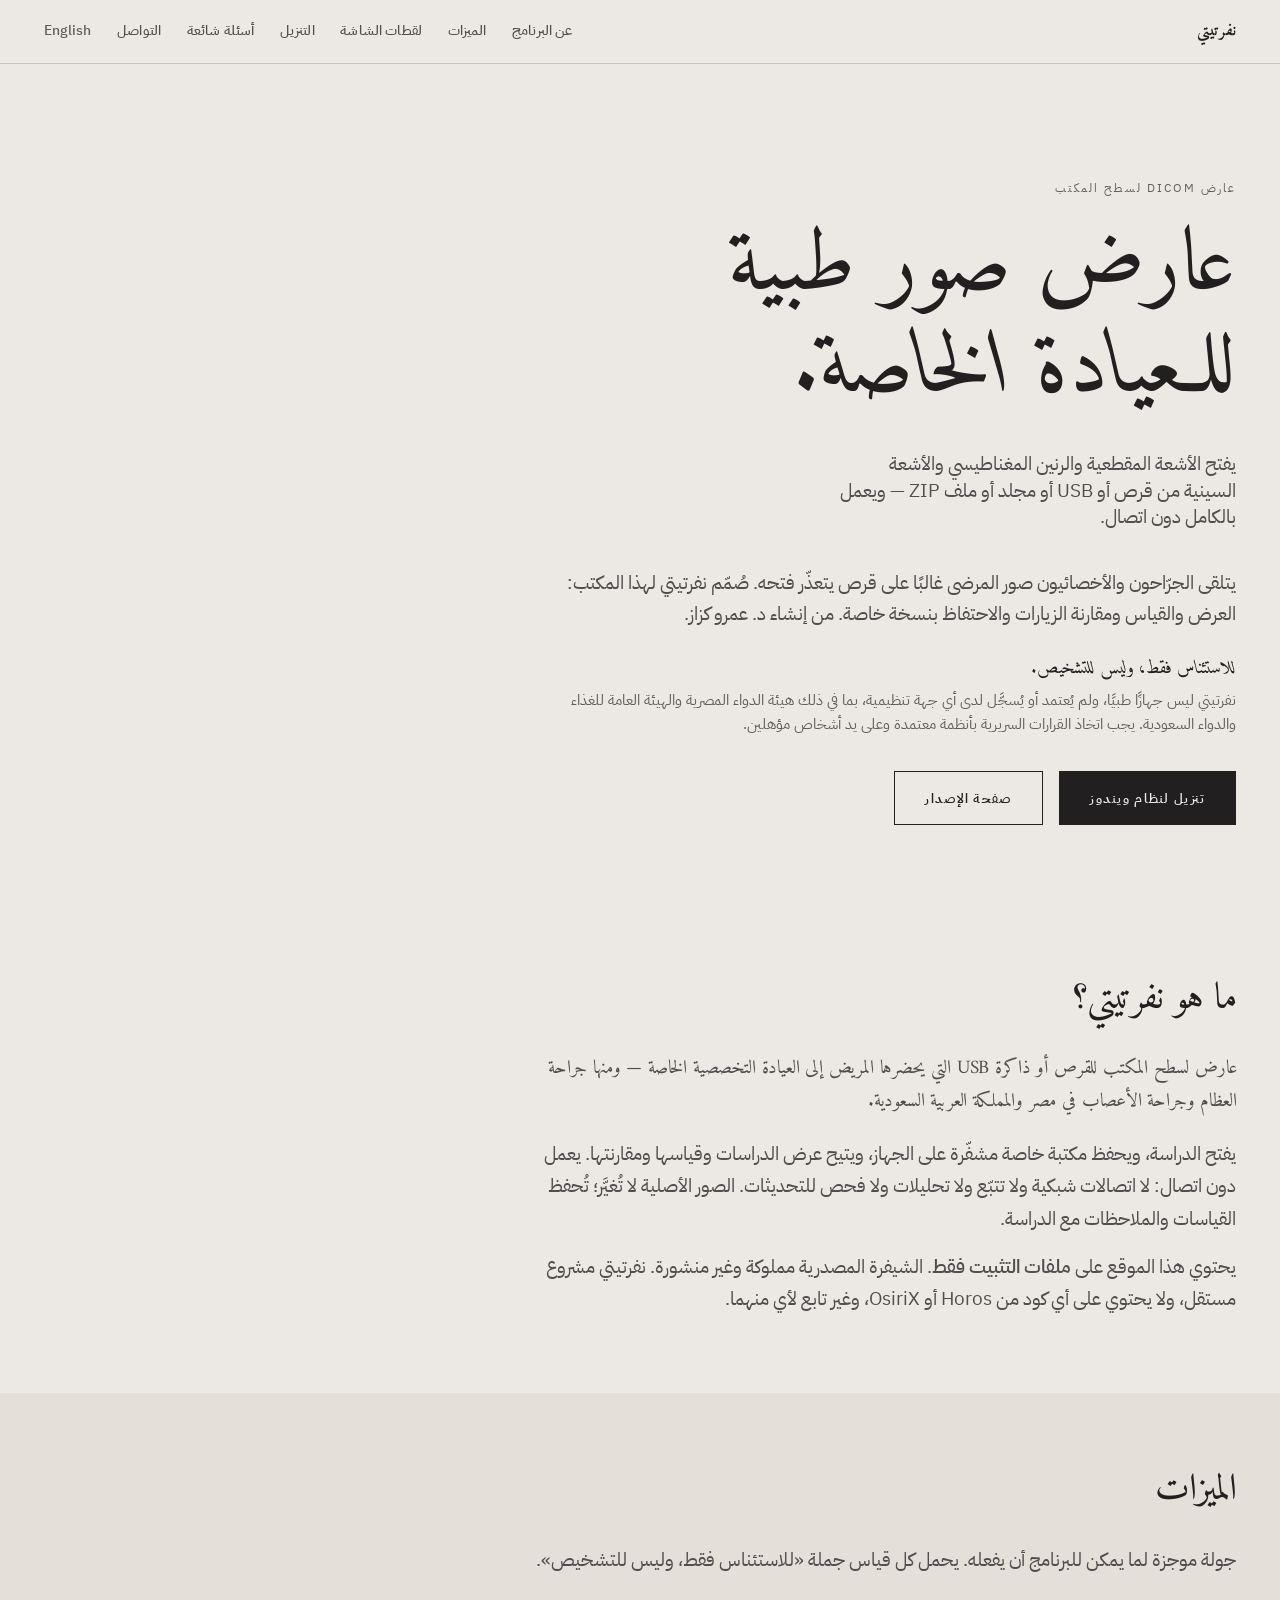
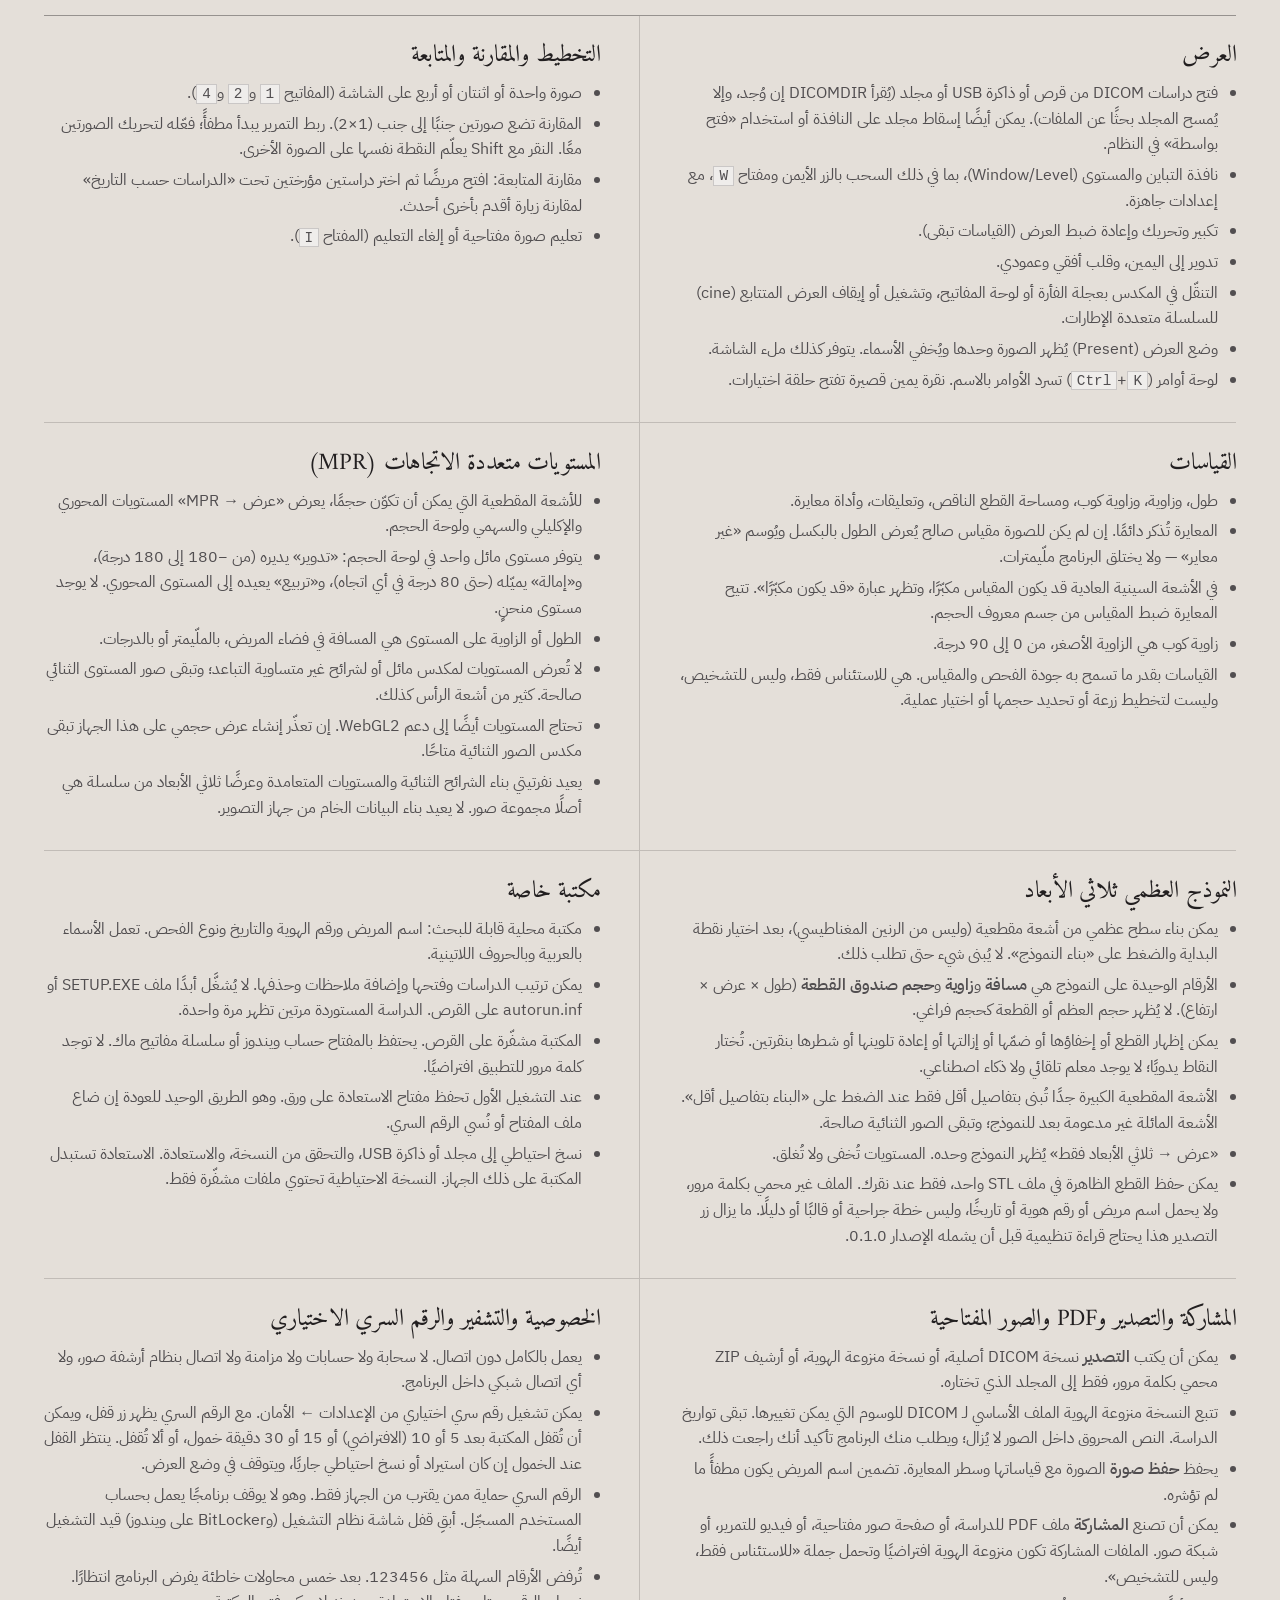
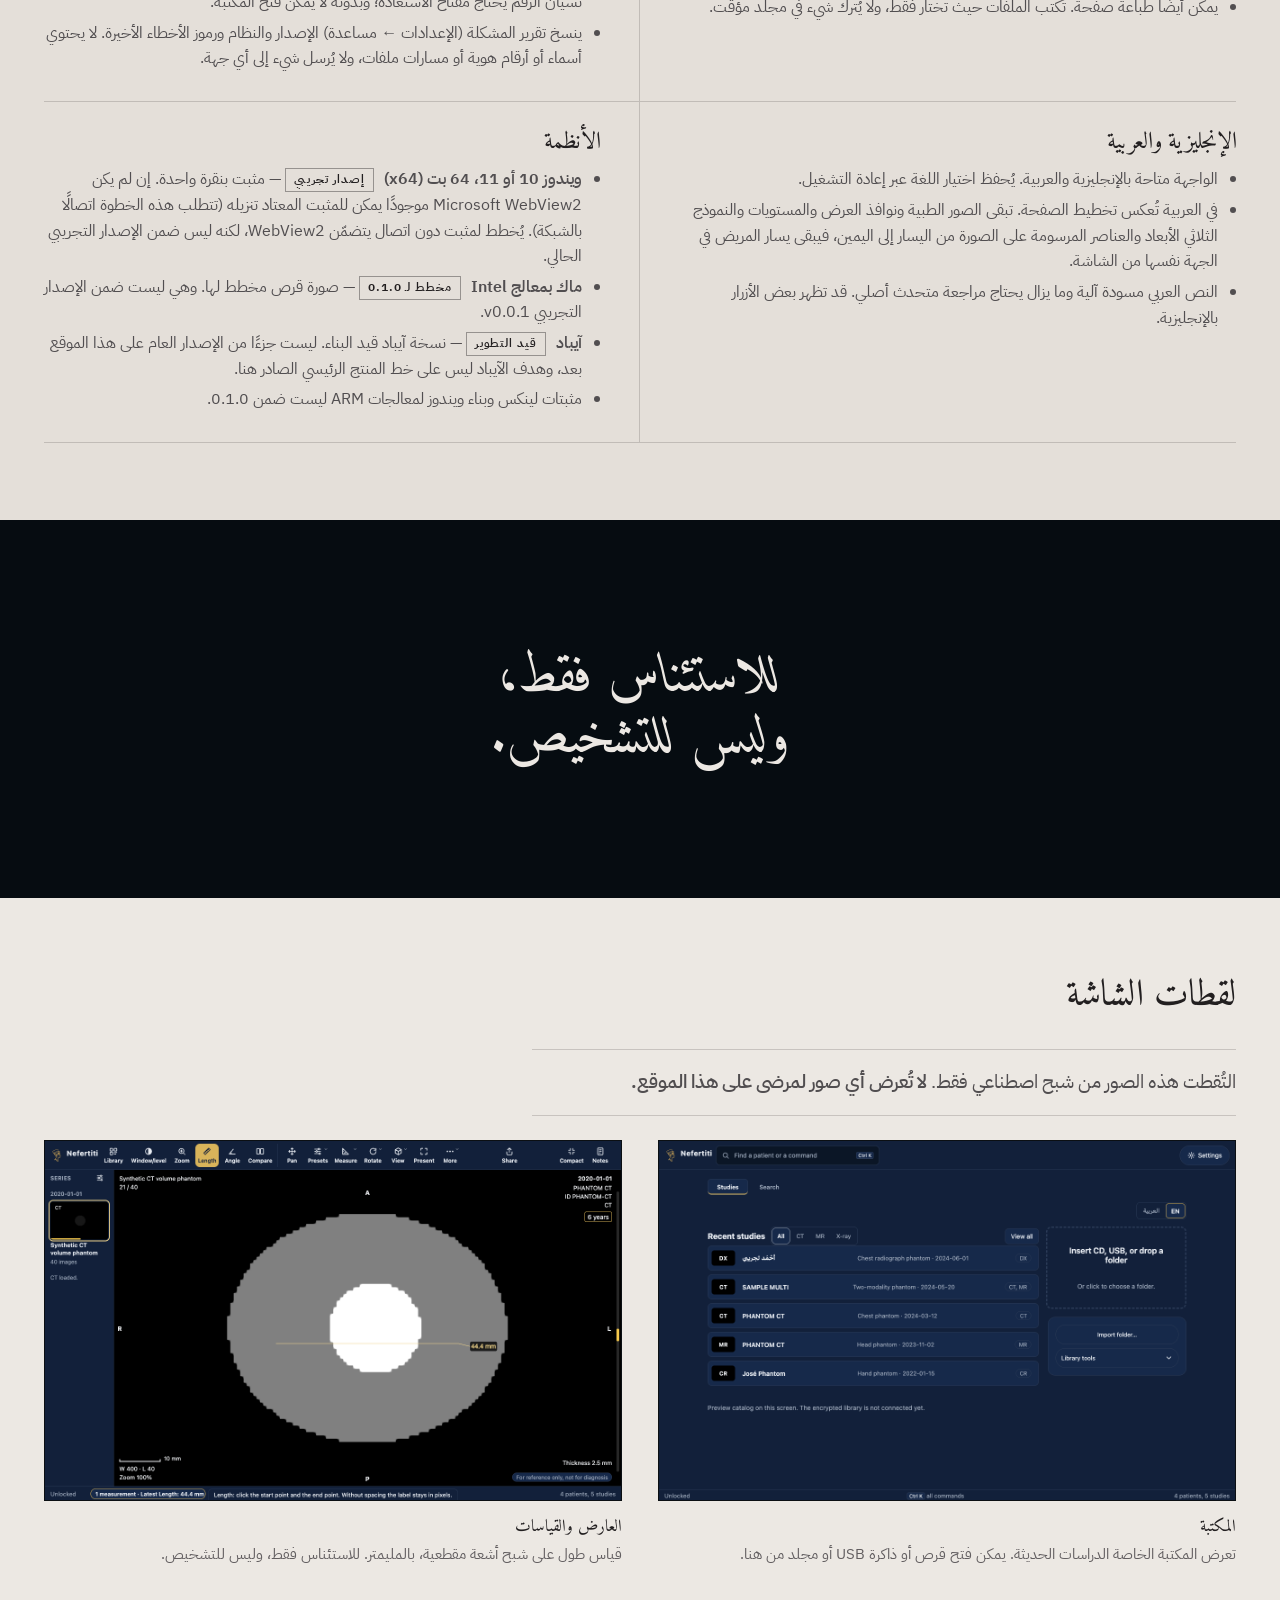
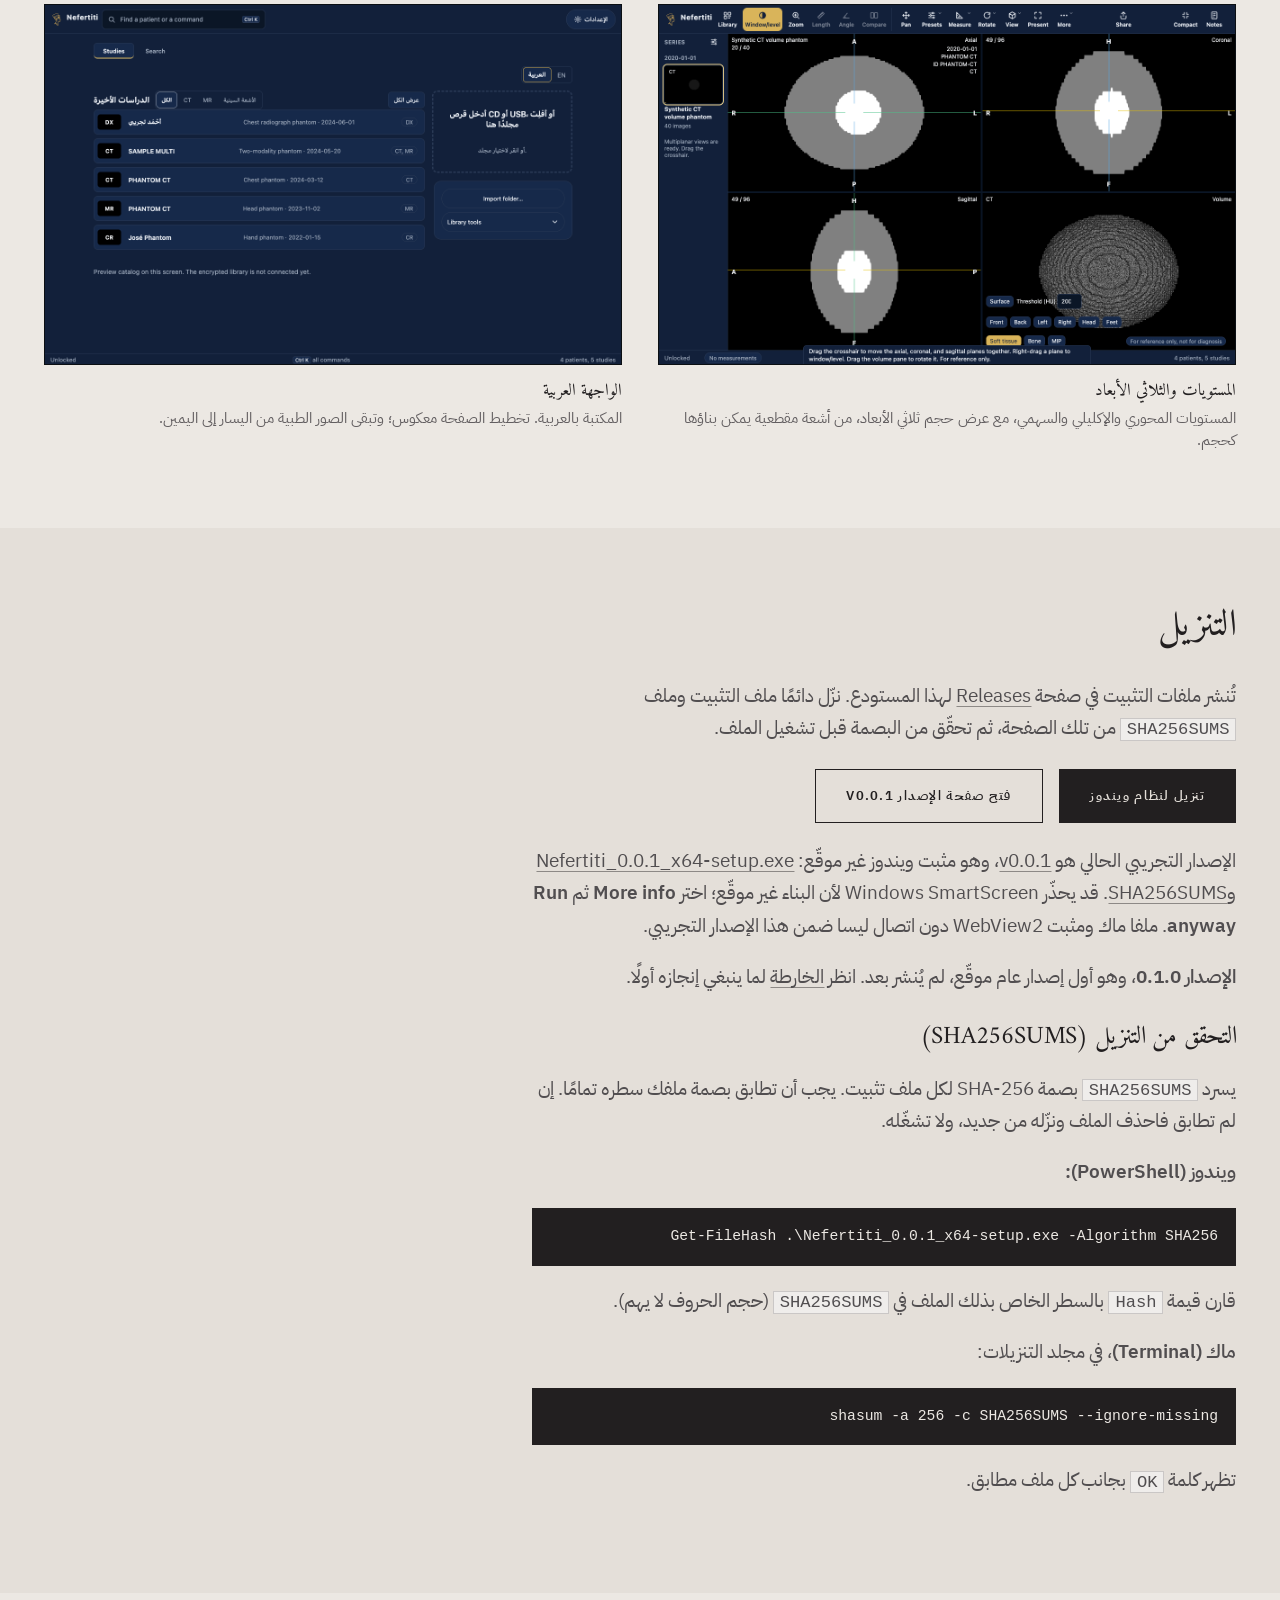
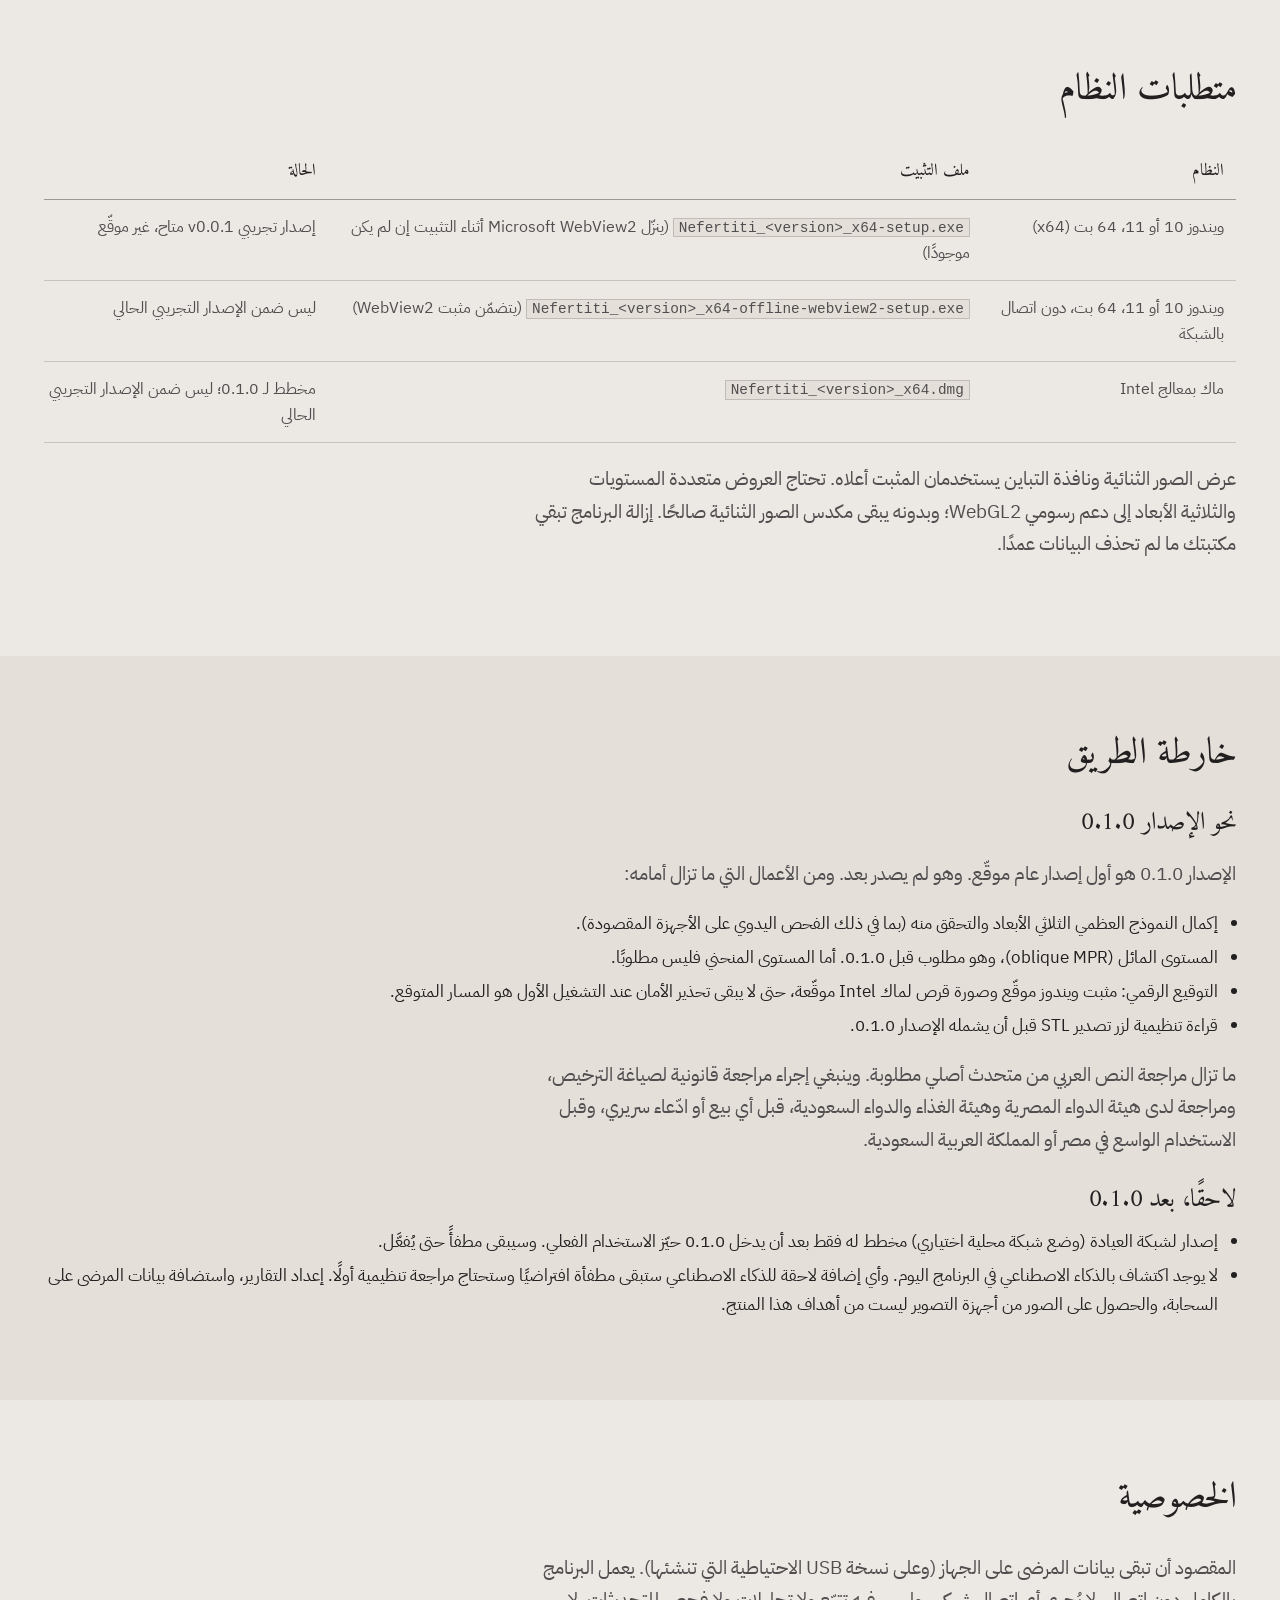
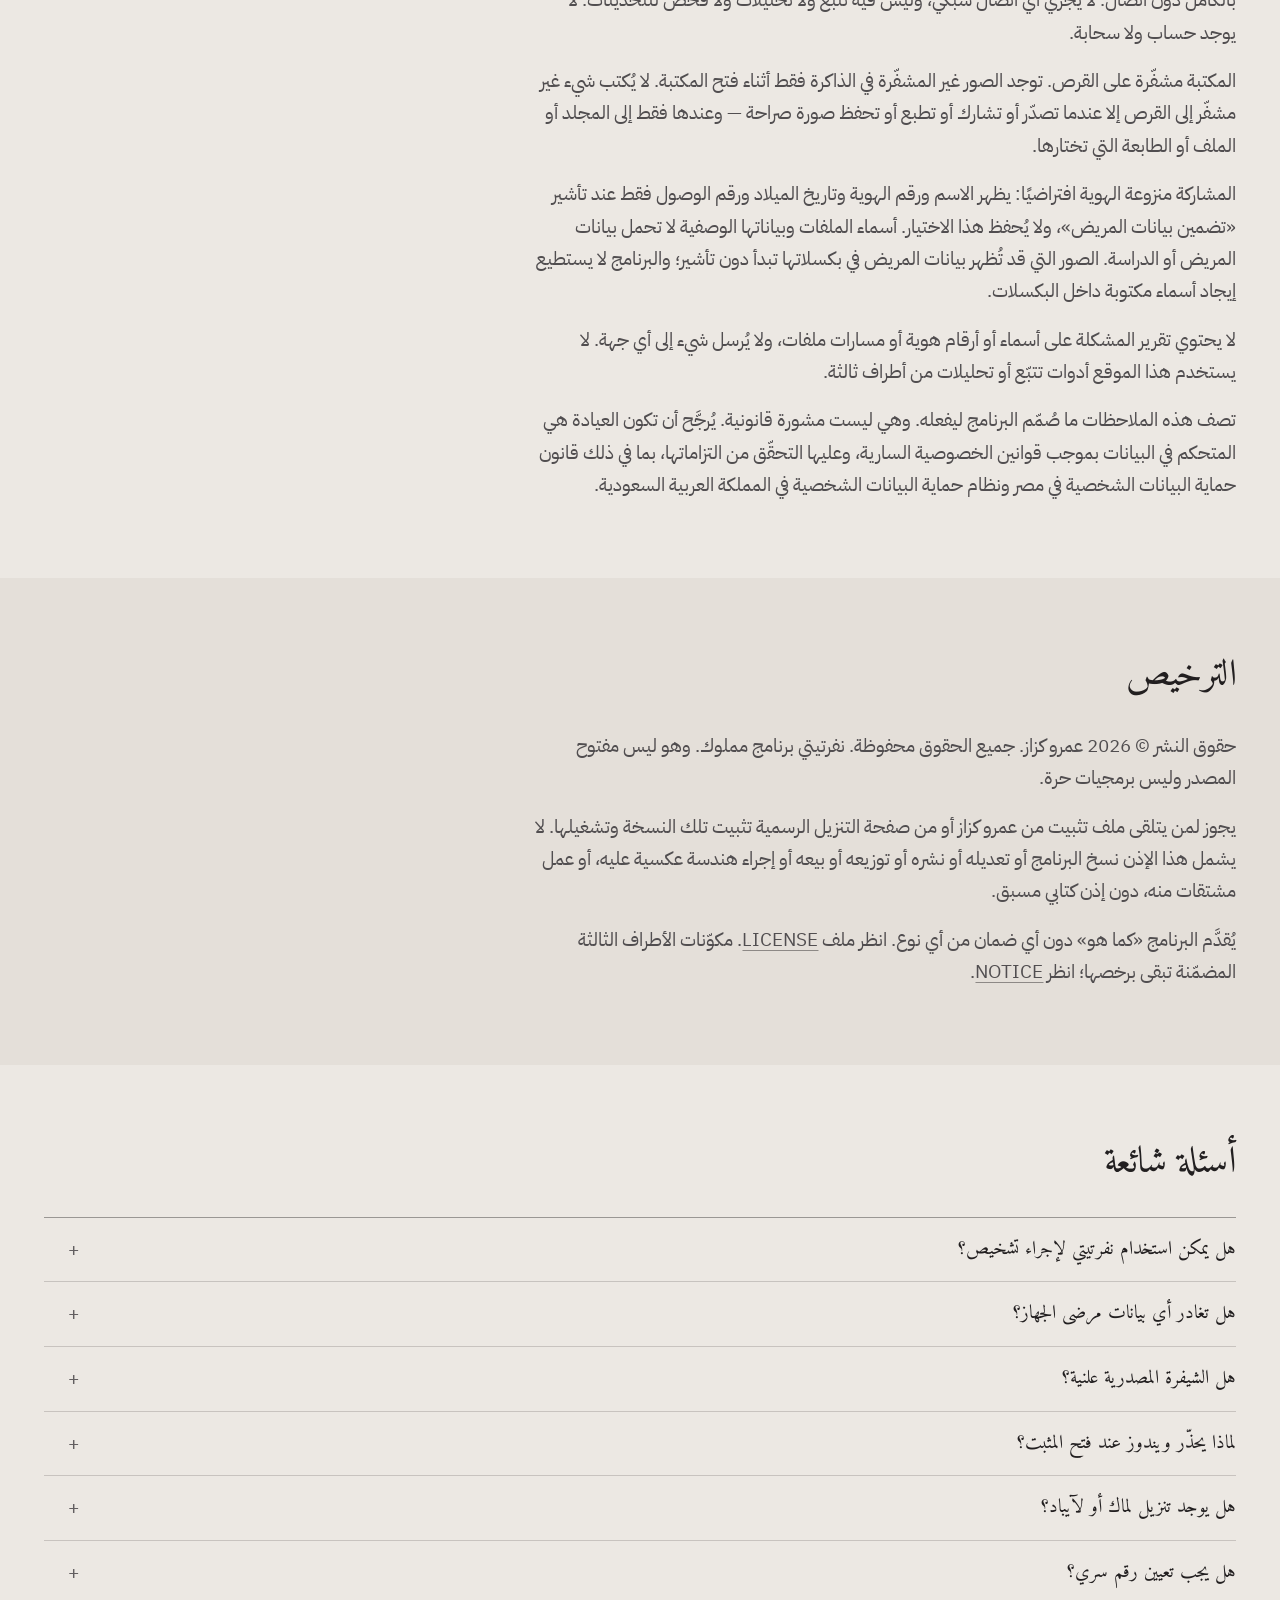
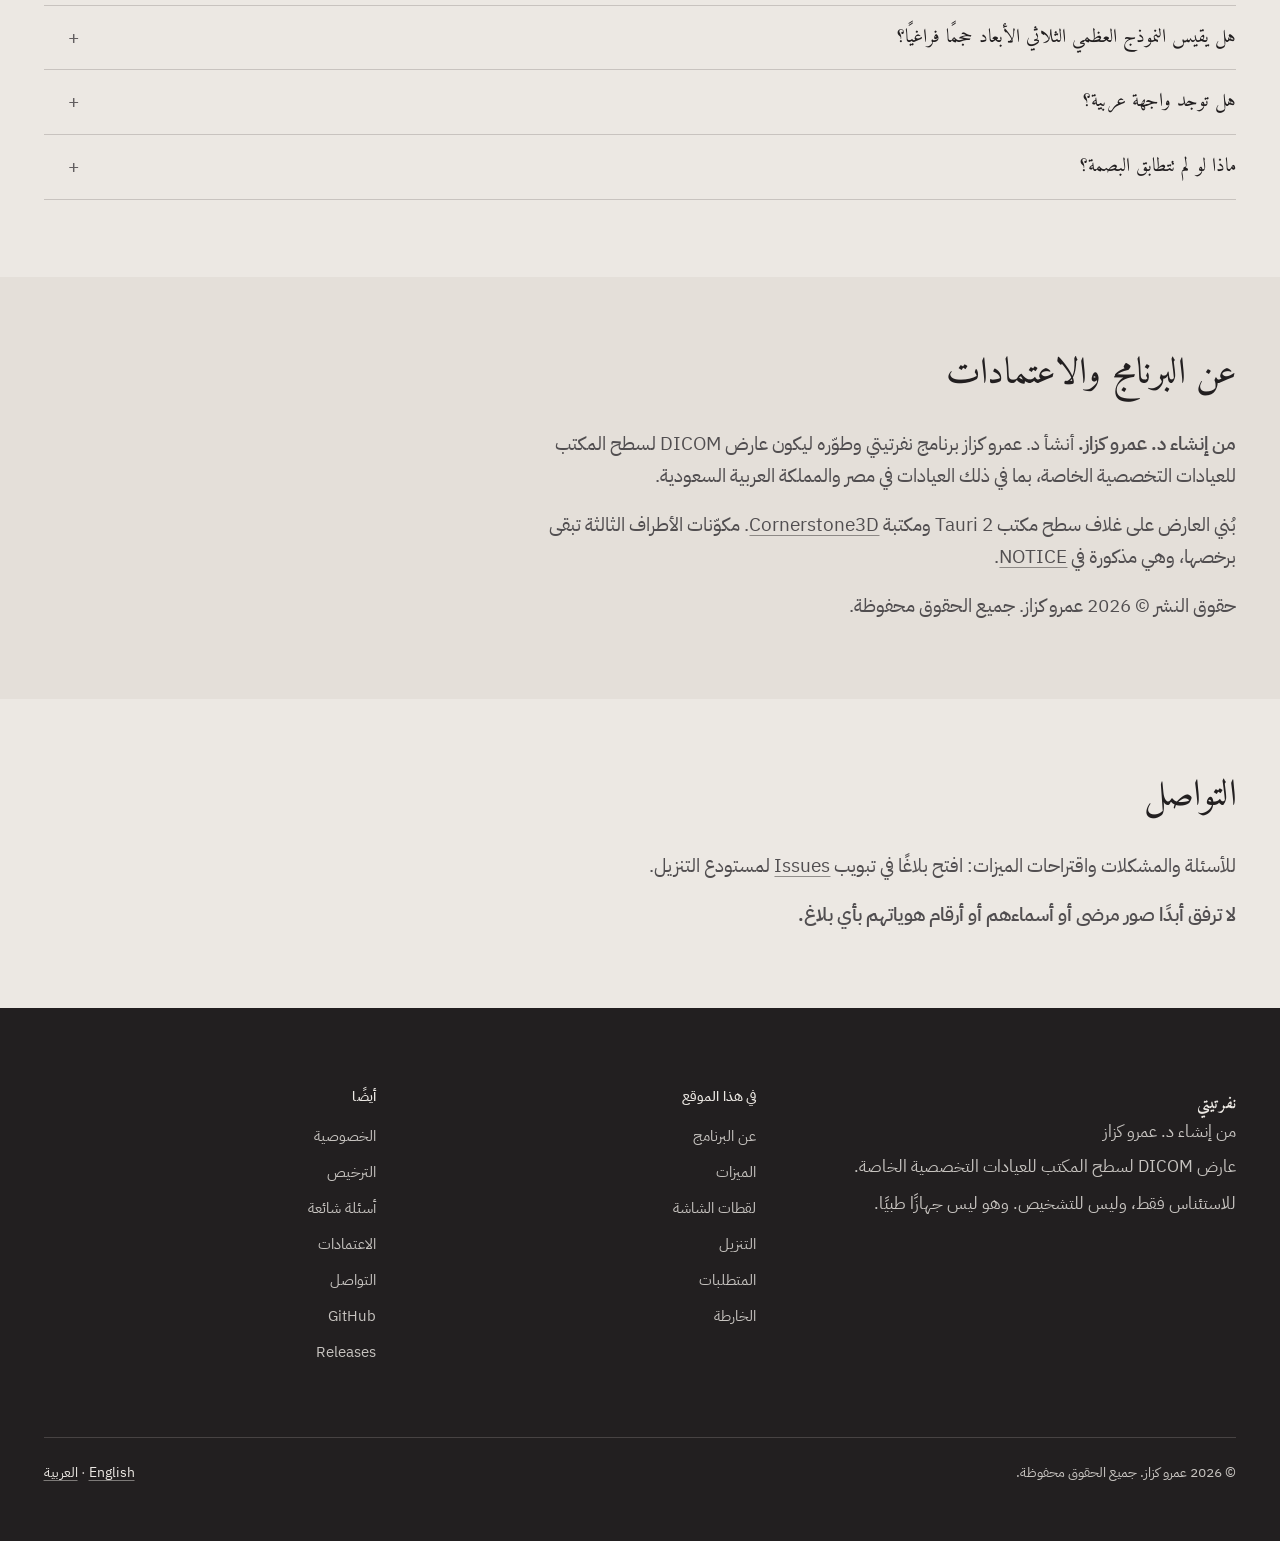
==== commit ce2438fa: "Add a nearly invisible visits and downloads counter to the site footer The line sits under the foote" ====
--- a/docs/ar.html
+++ b/docs/ar.html
@@ -400,6 +400,7 @@
       <p>© 2026 عمرو كزاز. جميع الحقوق محفوظة.</p>
       <p><a href="index.html" lang="en" hreflang="en">English</a> · <a href="ar.html">العربية</a></p>
     </div>
+    <p class="foot__counts"></p>
   </footer>
 
   <script>
@@ -430,5 +431,6 @@
       });
     })();
   </script>
+  <script src="counts.js" defer></script>
 </body>
 </html>
--- a/docs/styles.css
+++ b/docs/styles.css
@@ -981,6 +981,16 @@
   color: var(--fg-55);
 }
 .foot__base p { margin: 0; }
+.foot__counts {
+  margin: .85rem 0 0;
+  min-height: 1.45em;
+  font-size: 11px;
+  line-height: 1.45;
+  letter-spacing: .02em;
+  color: rgba(236, 232, 227, .25);
+}
+html[lang="ar"] .foot__counts { letter-spacing: 0; }
+
 
 /* Mobile */
 @media (max-width: 880px) {
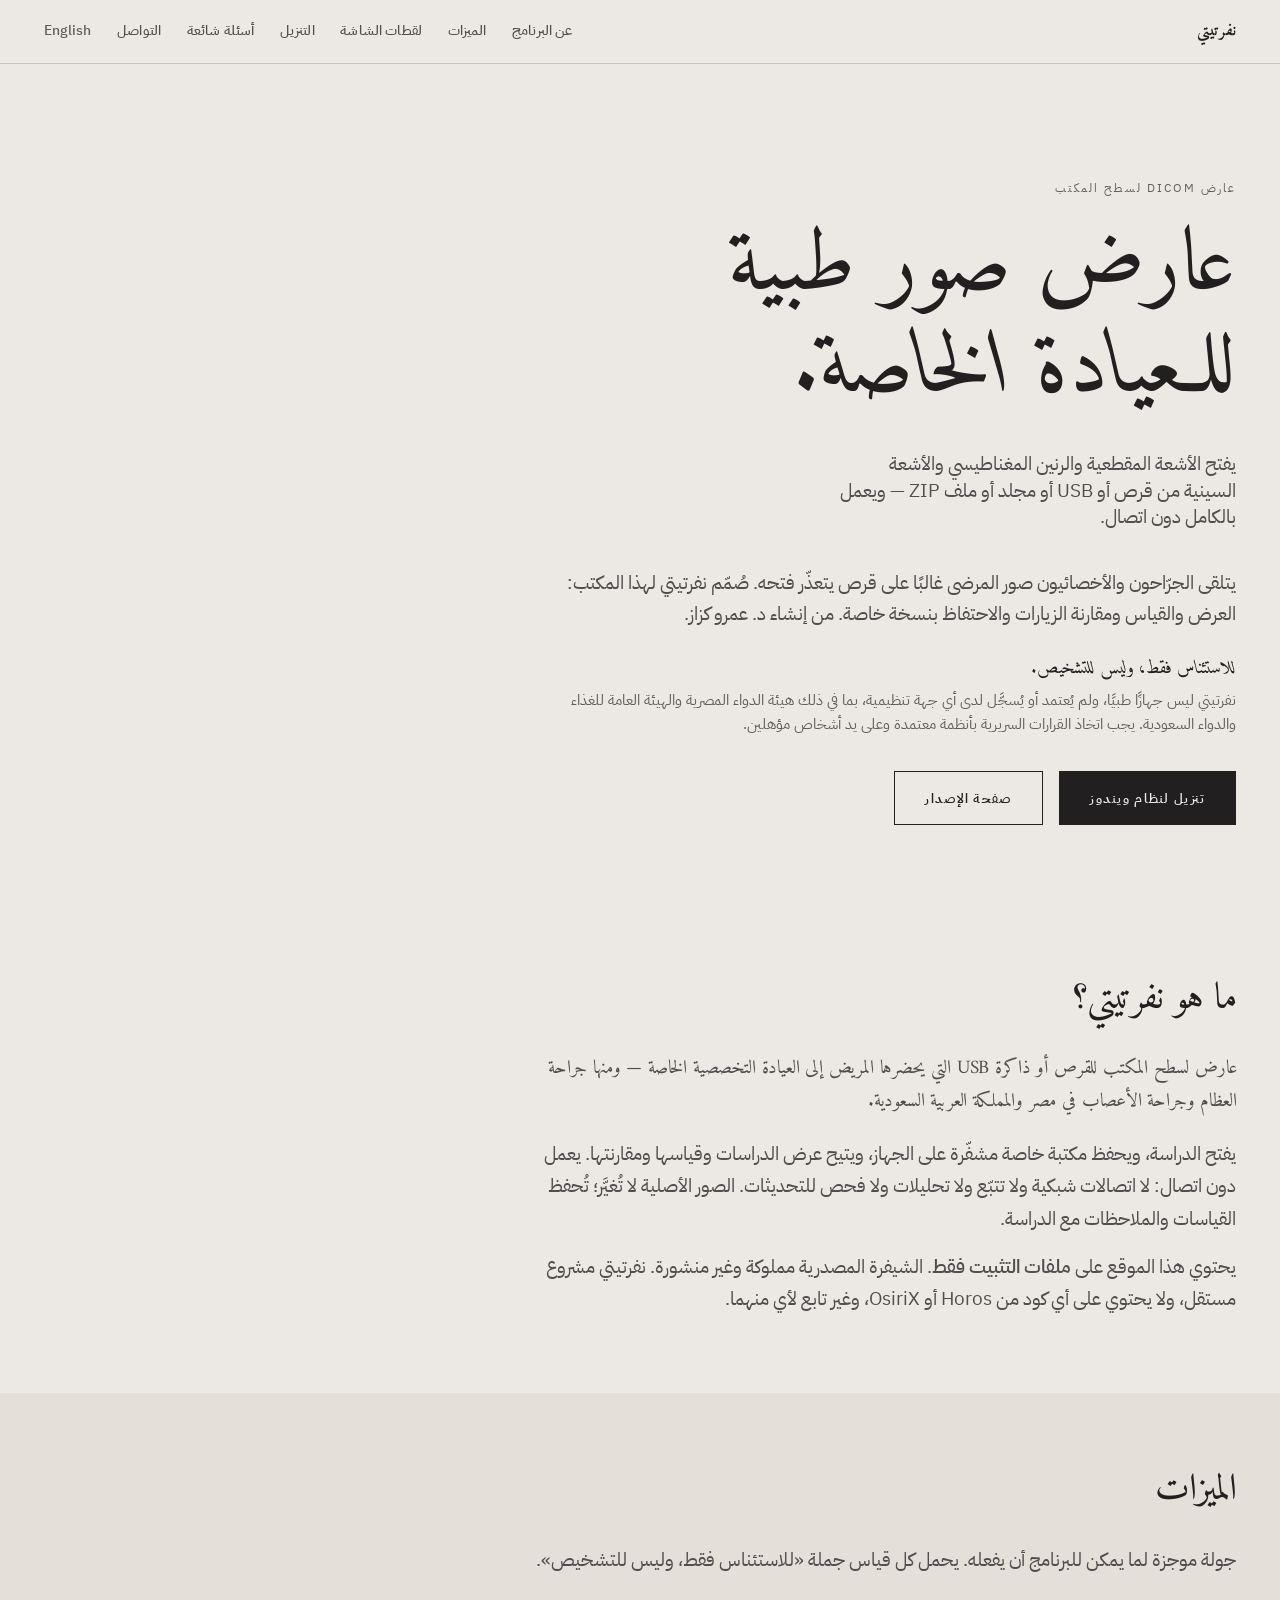
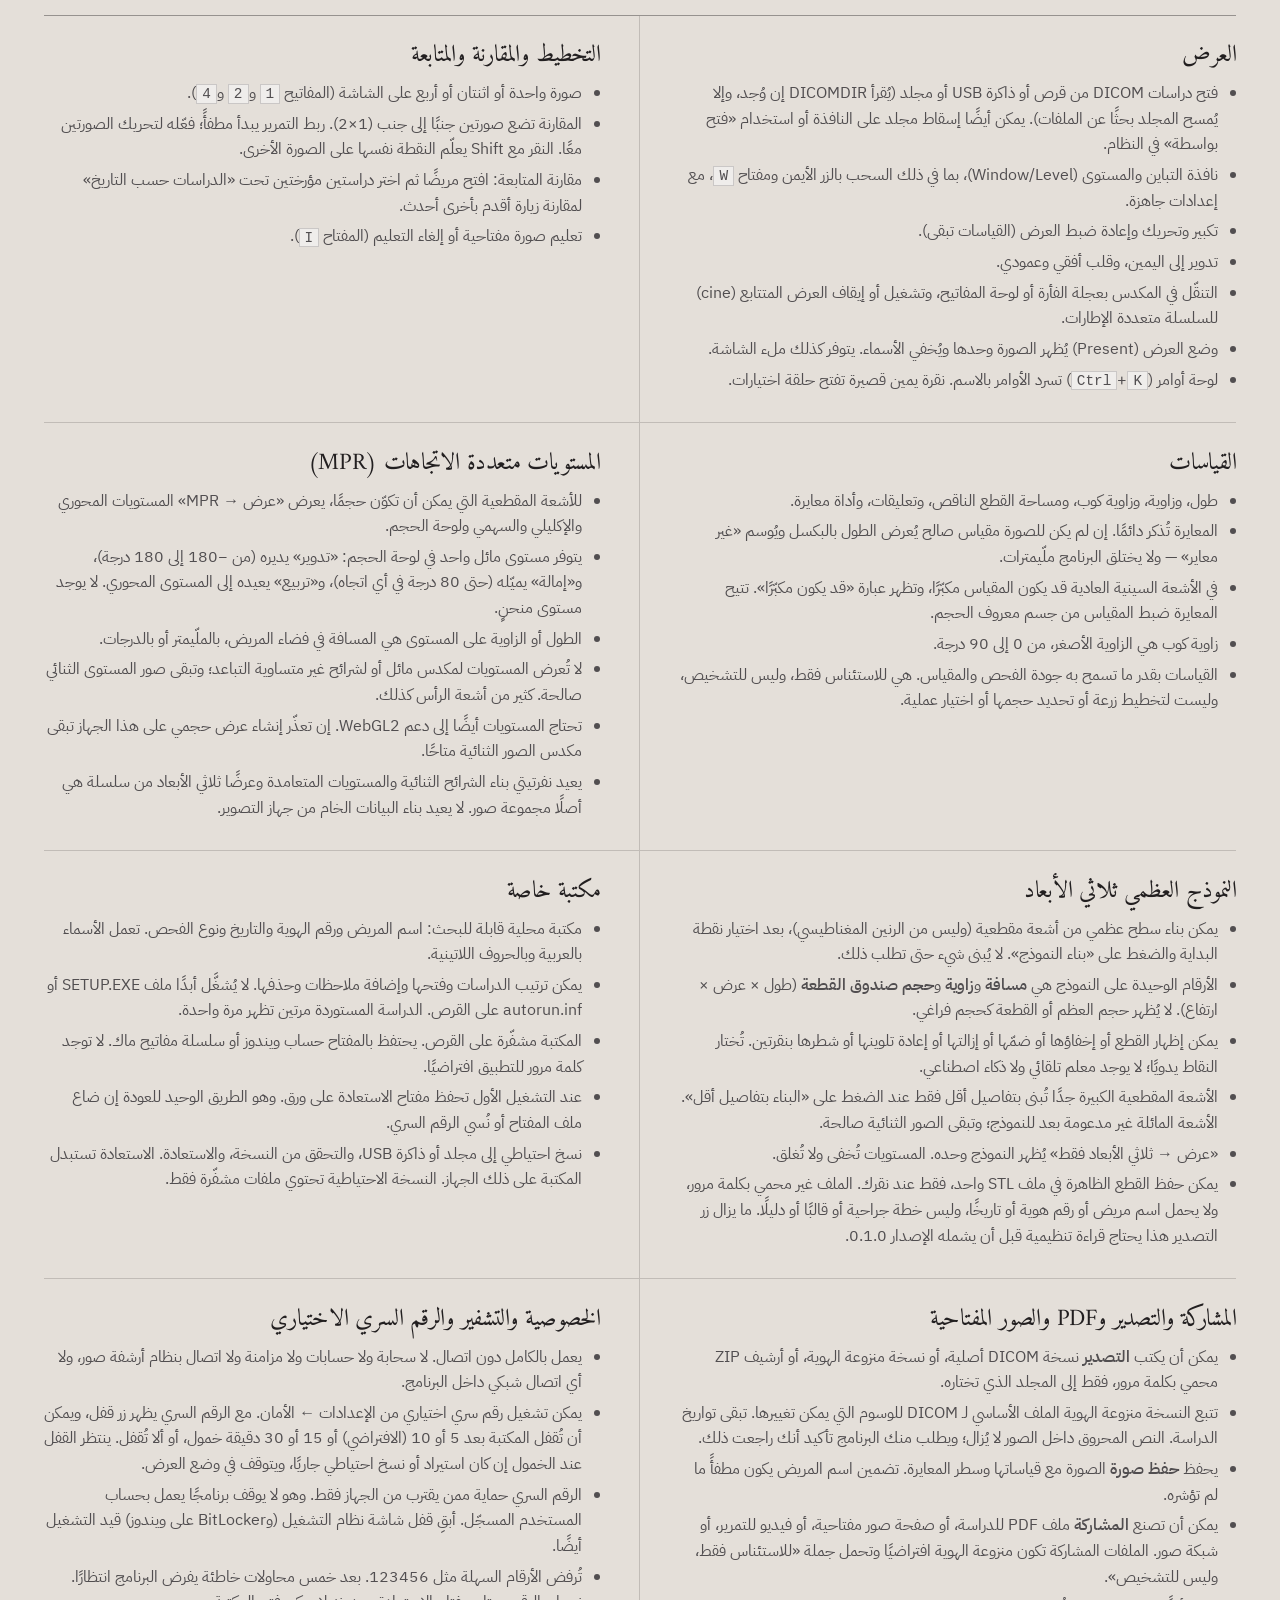
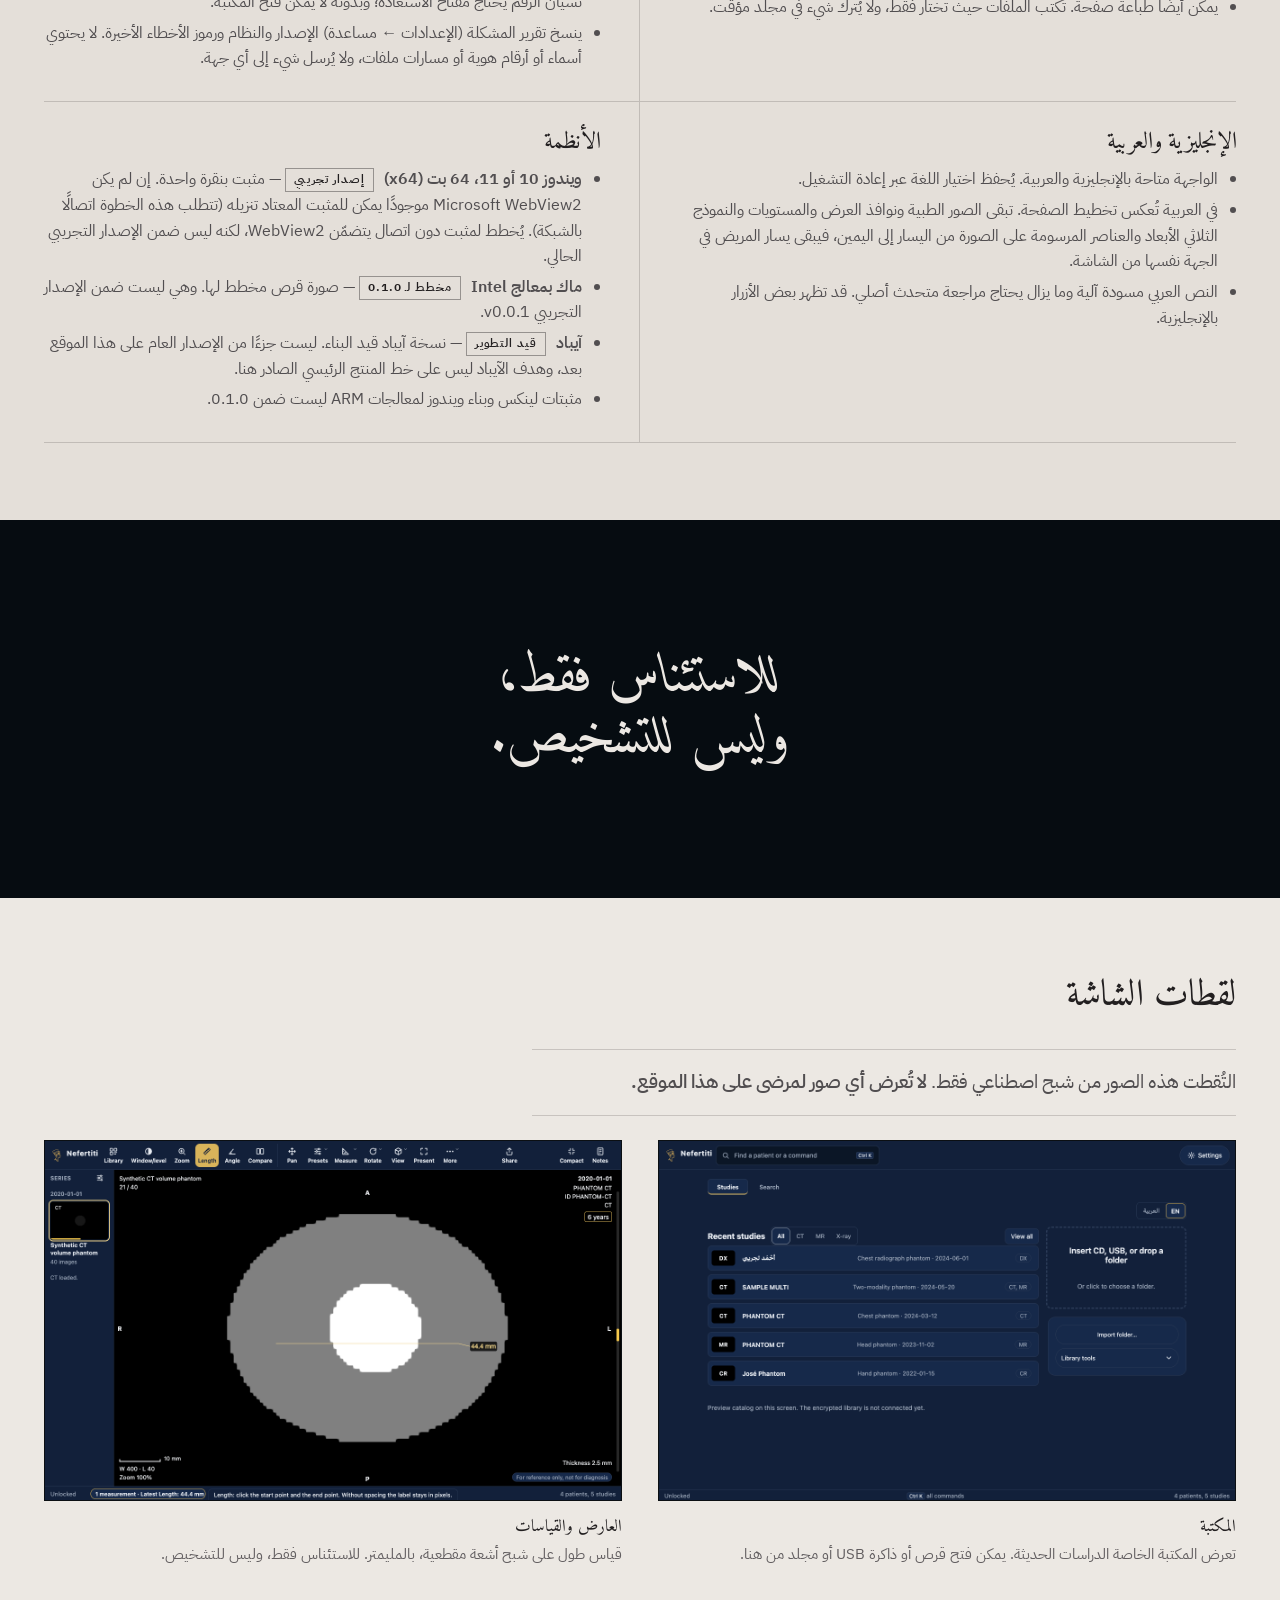
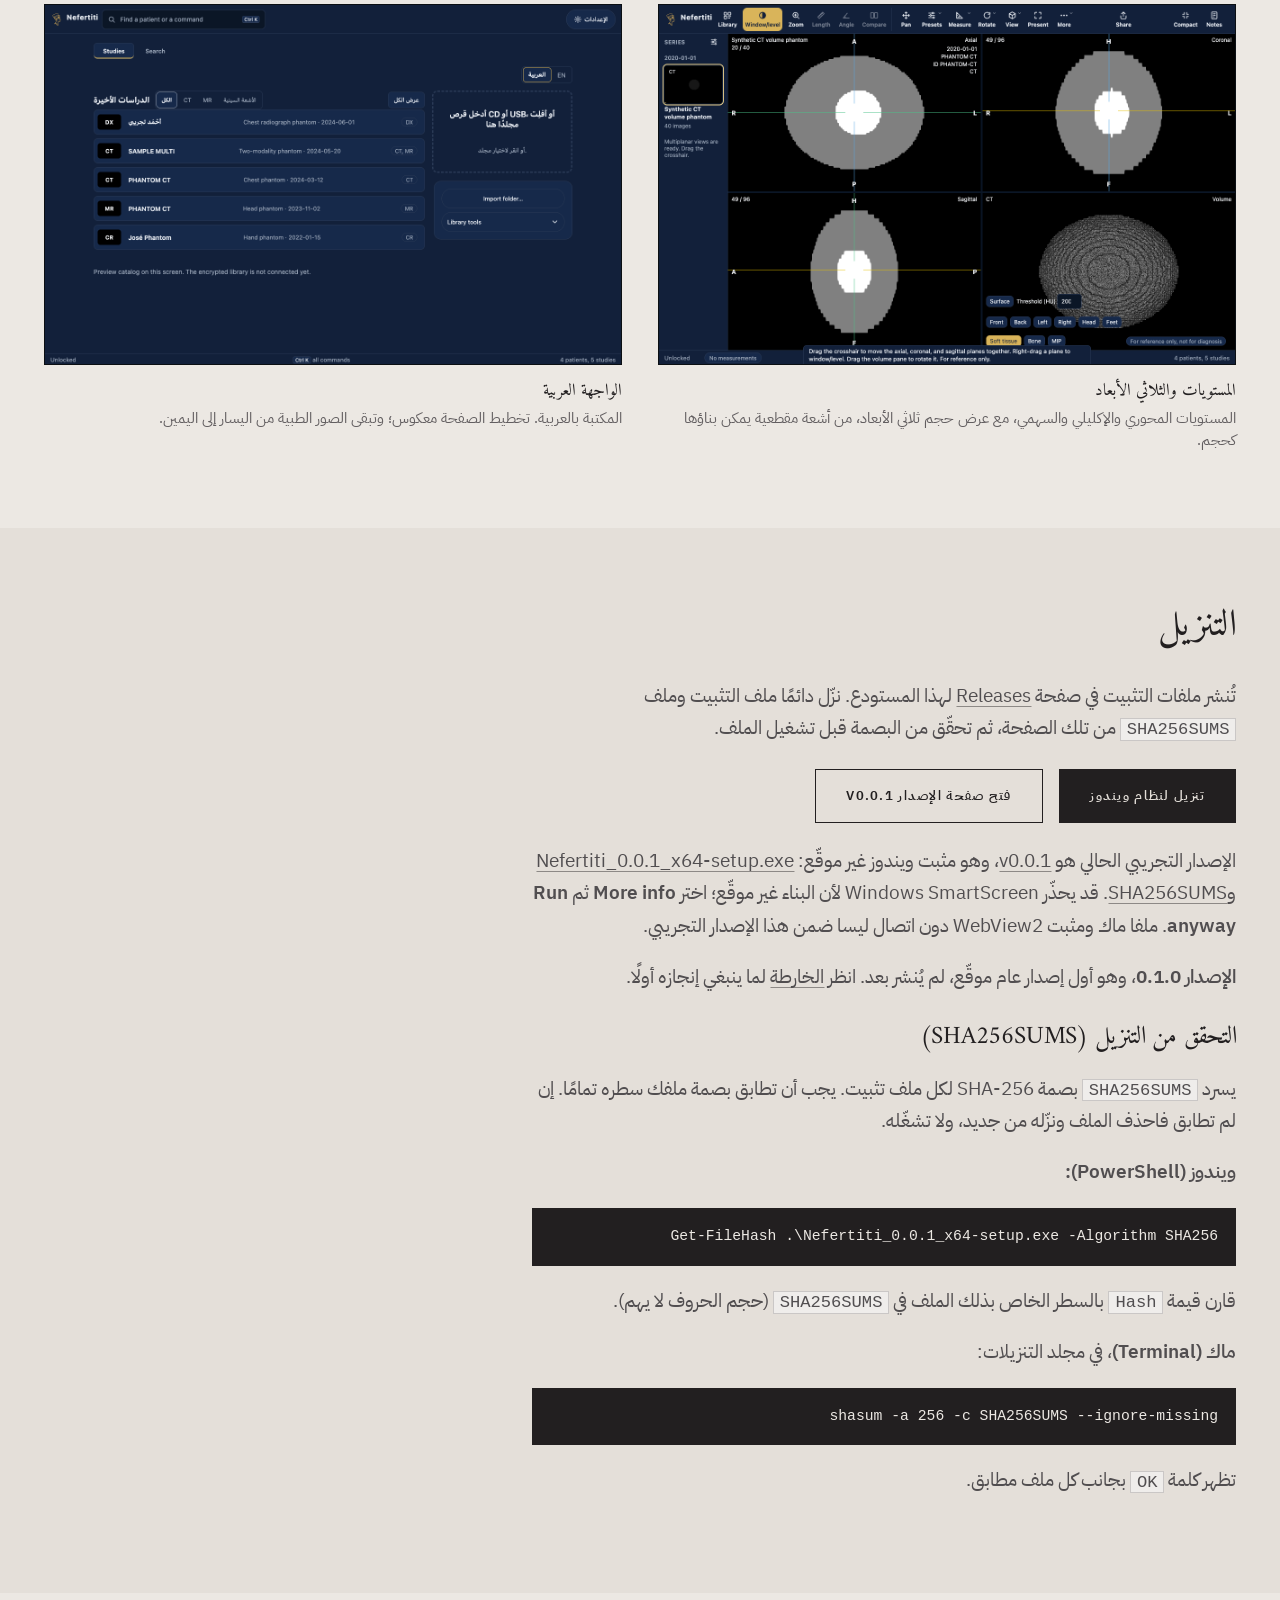
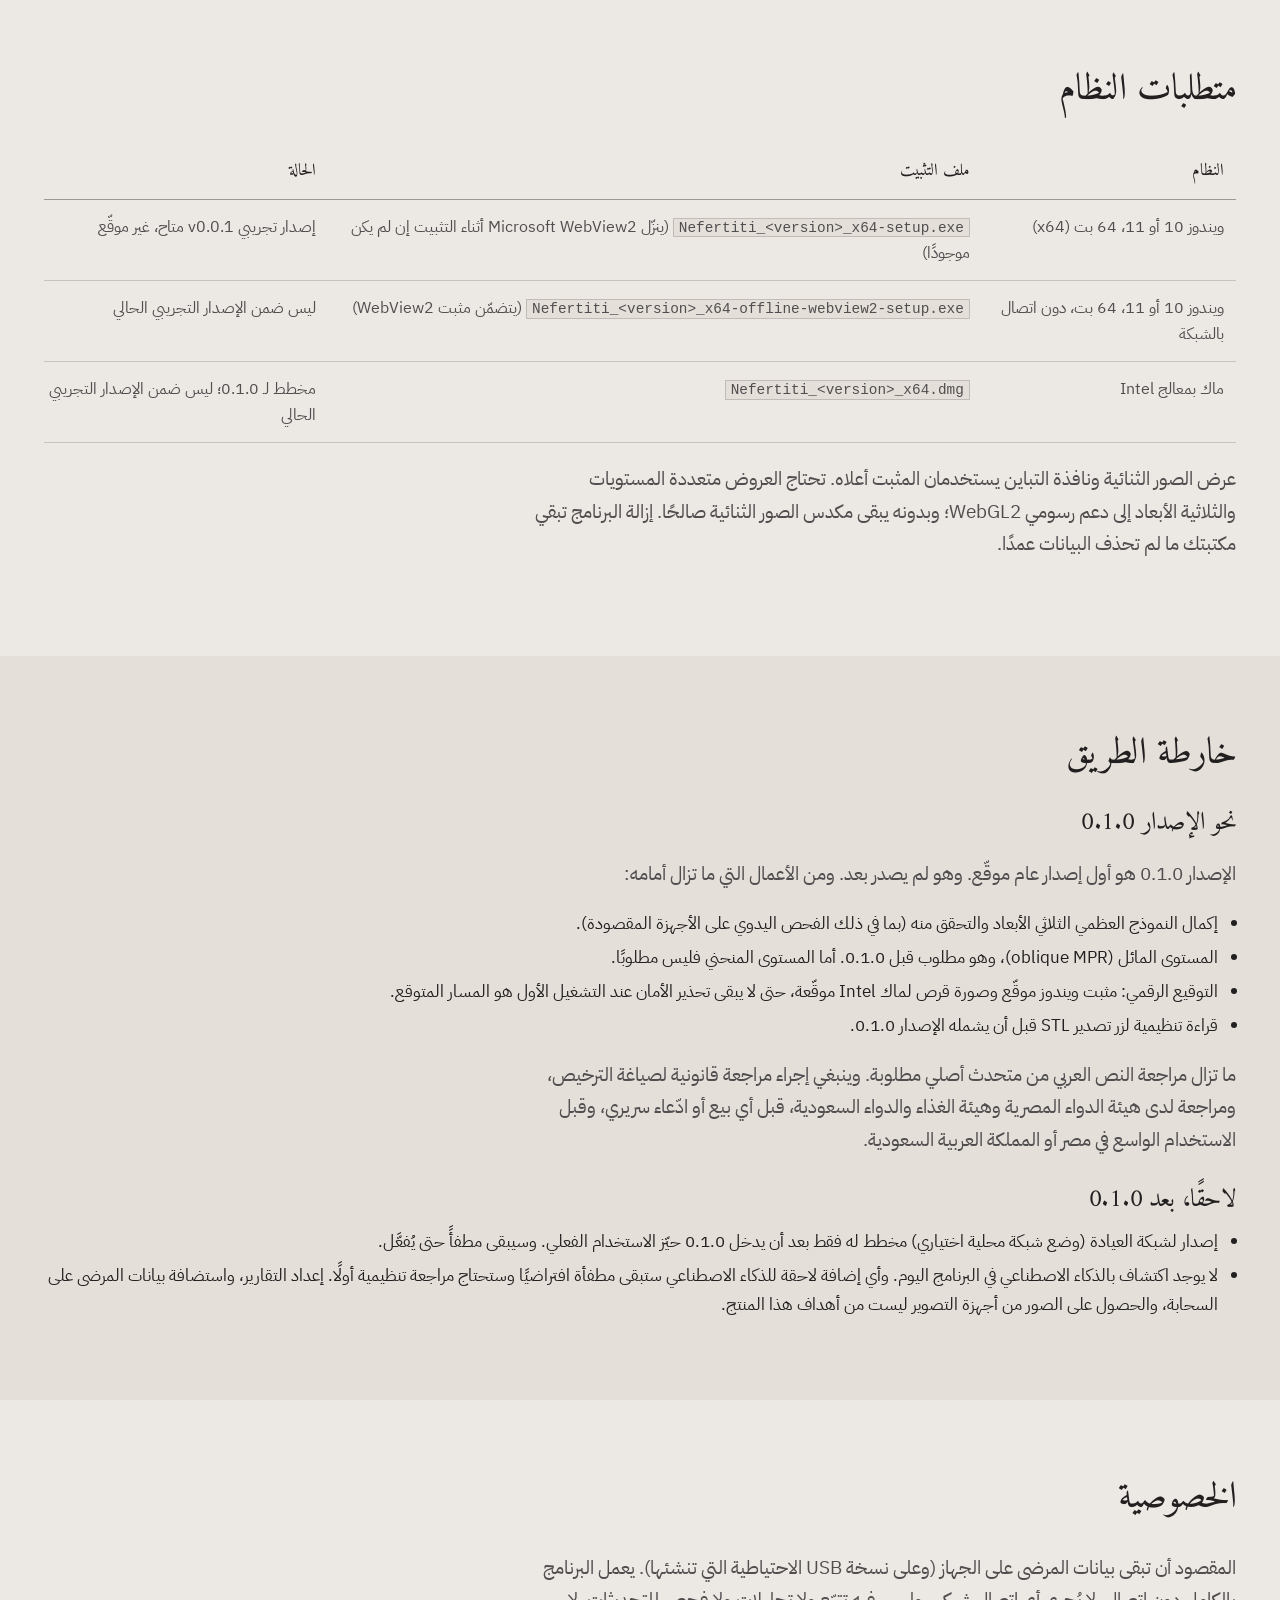
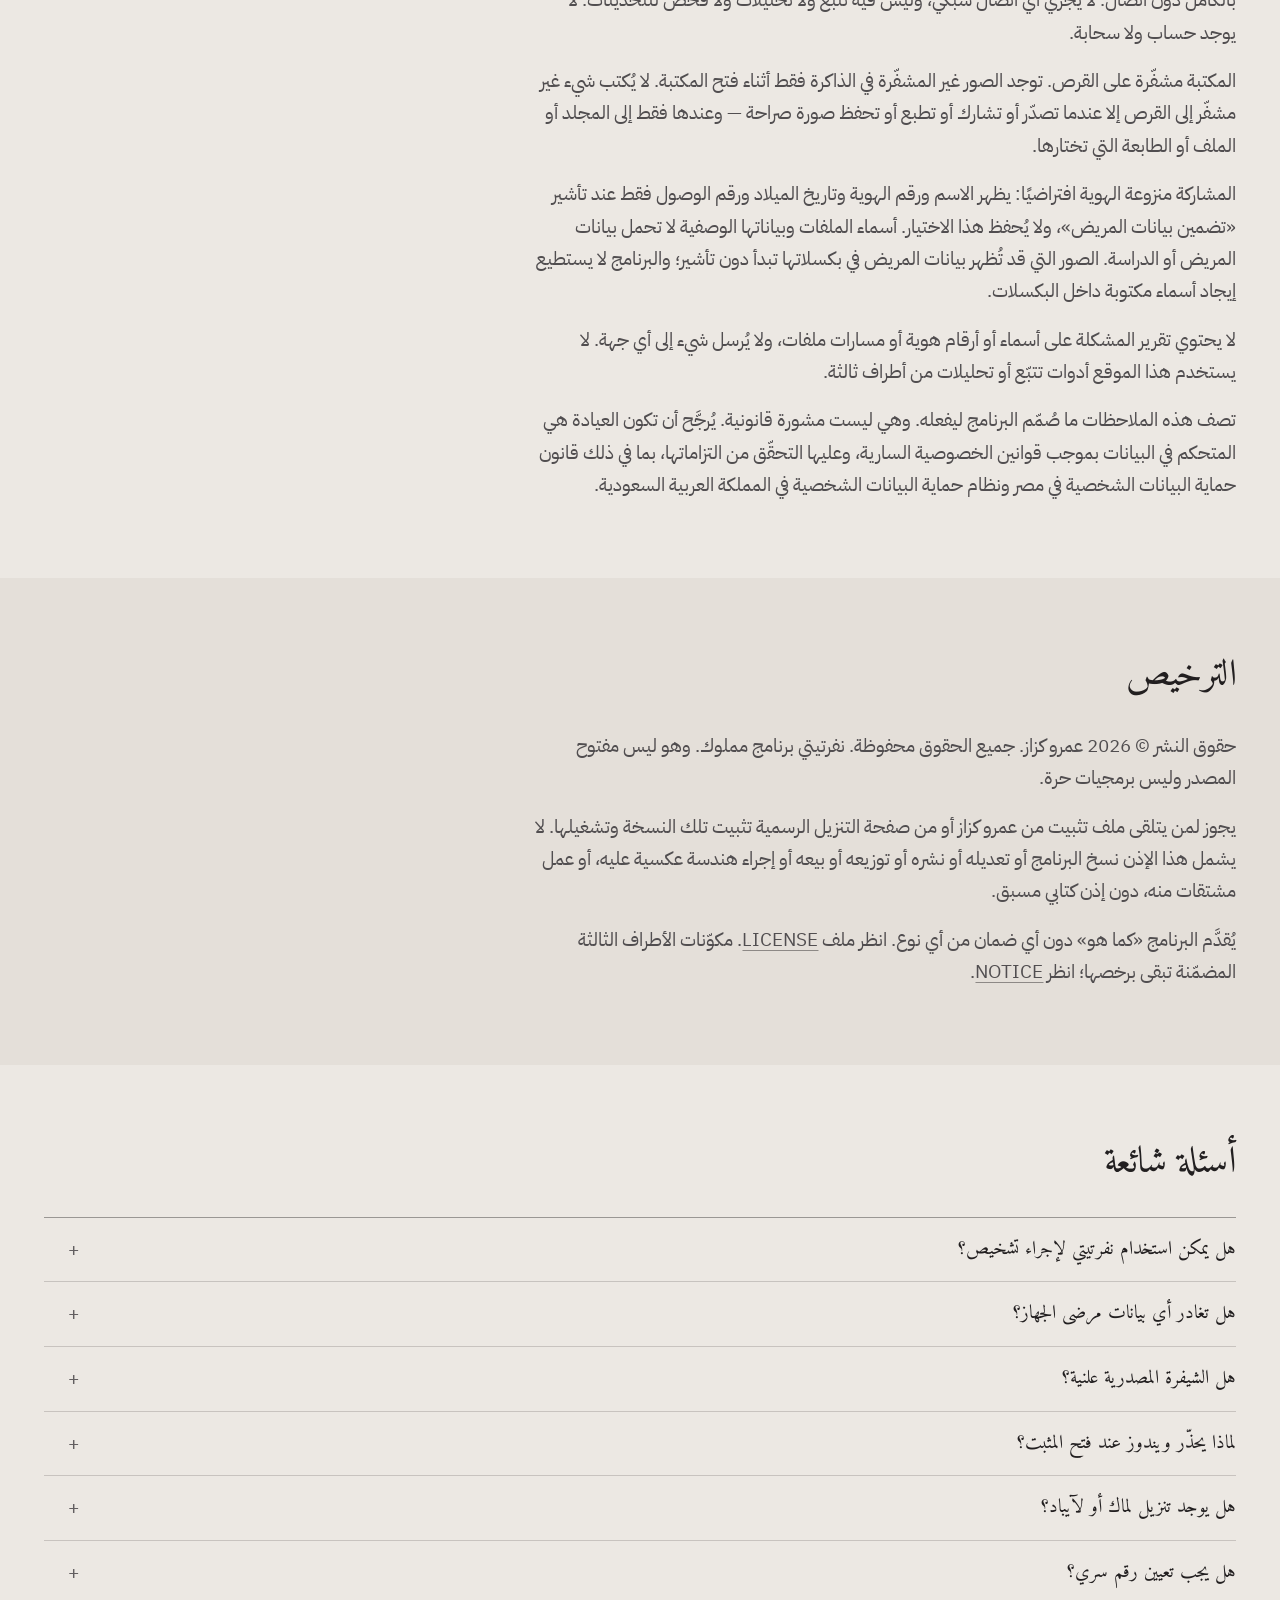
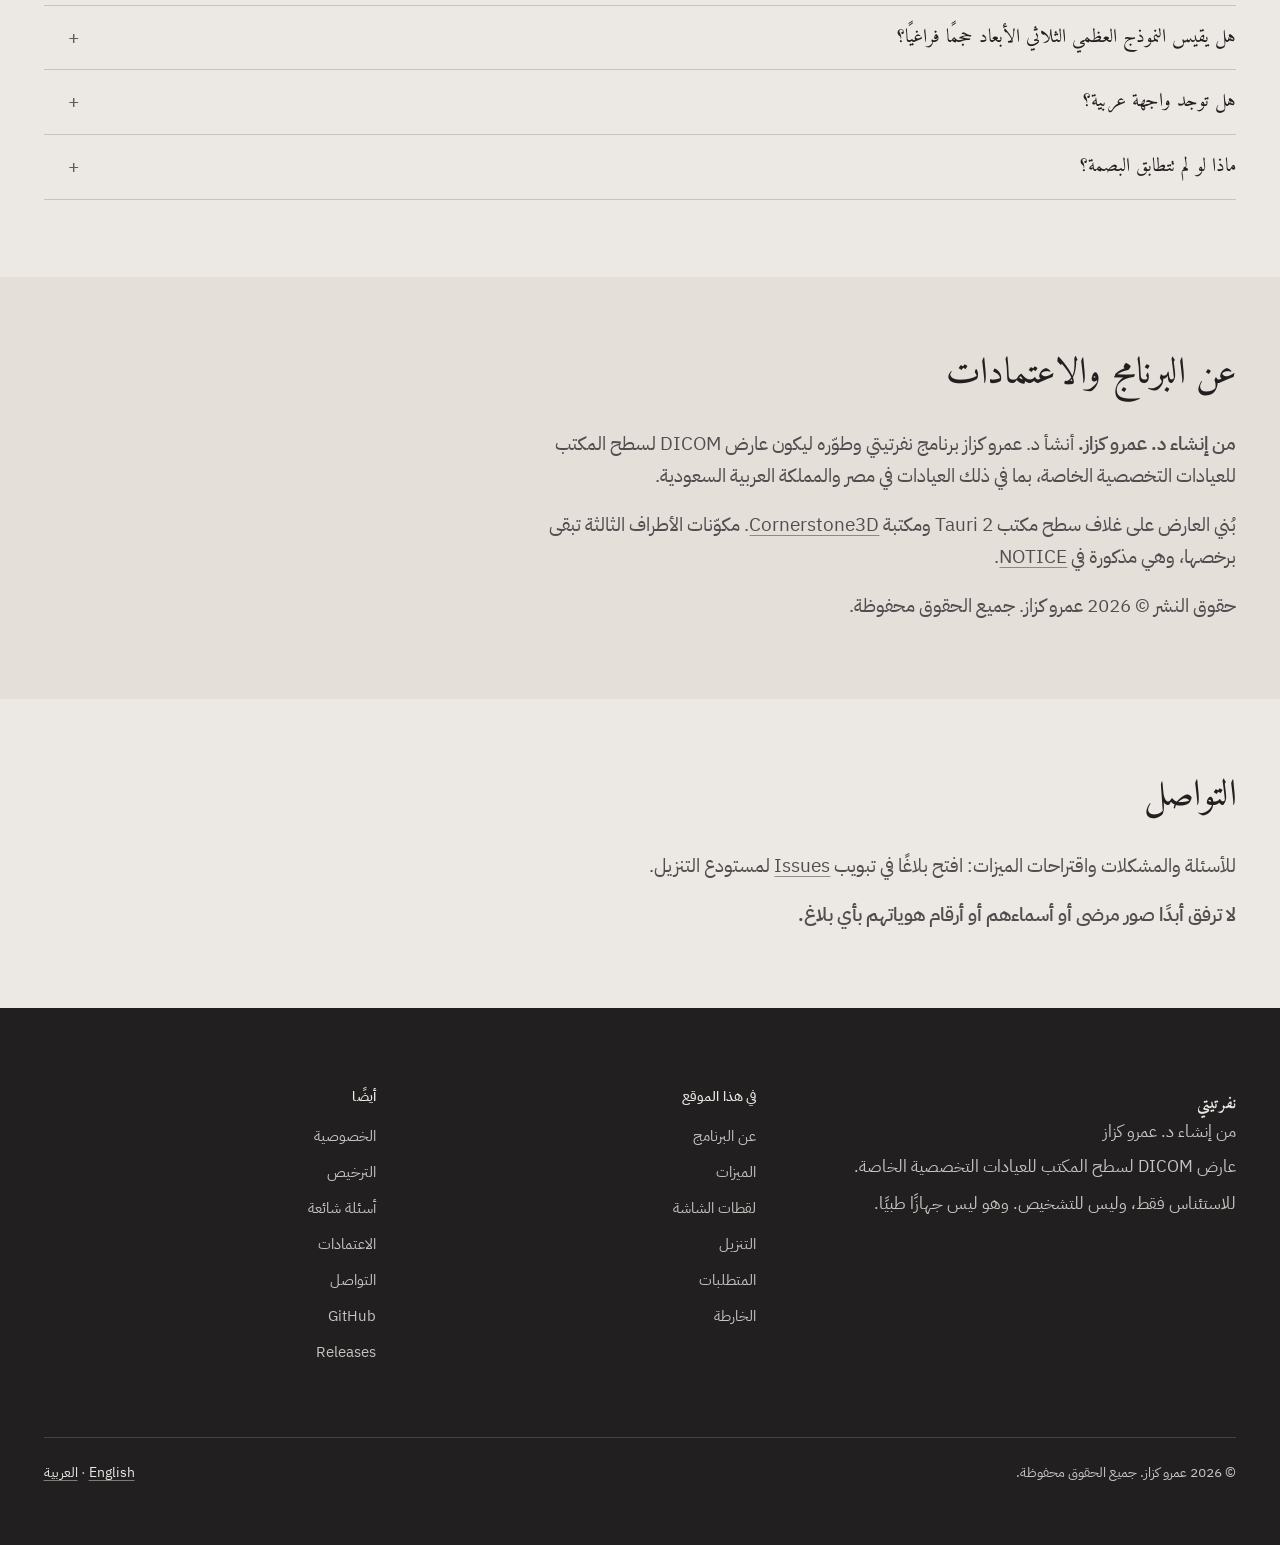
==== commit b136b3e1: "Site favicon and Apple touch icon: approved vector Replace the letter-N favicon with the approved Ne" ====
--- a/docs/ar.html
+++ b/docs/ar.html
@@ -10,6 +10,8 @@
   <link rel="preload" href="fonts/Qw3CZRtWPQCuHme67tEYUIx3Kh0PHR9N6Ys43PWrfQ.woff2" as="font" type="font/woff2" crossorigin>
   <link rel="stylesheet" href="styles.css">
   <link rel="icon" href="favicon.svg" type="image/svg+xml">
+  <link rel="icon" href="favicon-32.png" type="image/png" sizes="32x32">
+  <link rel="apple-touch-icon" href="apple-touch-icon.png">
   <link rel="alternate" hreflang="en" href="index.html">
   <link rel="alternate" hreflang="ar" href="ar.html">
   <link rel="canonical" href="https://amrkz.github.io/Nefertiti-releases/ar.html">
--- a/docs/styles.css
+++ b/docs/styles.css
@@ -981,7 +981,7 @@
   color: var(--fg-55);
 }
 .foot__base p { margin: 0; }
-.foot__counts {
+.foot p.foot__counts {
   margin: .85rem 0 0;
   min-height: 1.45em;
   font-size: 11px;
@@ -989,7 +989,7 @@
   letter-spacing: .02em;
   color: rgba(236, 232, 227, .25);
 }
-html[lang="ar"] .foot__counts { letter-spacing: 0; }
+html[lang="ar"] .foot p.foot__counts { letter-spacing: 0; }
 
 
 /* Mobile */
@@ -1079,3 +1079,22 @@
   }
   .btn:hover, .btn:focus-visible { transform: none; }
 }
+
+/* Support and privacy pages: a short nav that stays visible with no menu button. */
+@media (max-width: 880px) {
+  .nav.nav--static {
+    position: static;
+    flex-direction: row;
+    flex-wrap: wrap;
+    gap: .25rem 1rem;
+    background: none;
+    border: 0;
+    padding: 0;
+    max-height: none;
+    transform: none;
+    opacity: 1;
+    visibility: visible;
+  }
+  .nav.nav--static a { width: auto; padding-block: .5rem; border-bottom: 0; }
+}
+.bande.page-top { padding-top: calc(var(--head) + 2.5rem); }
